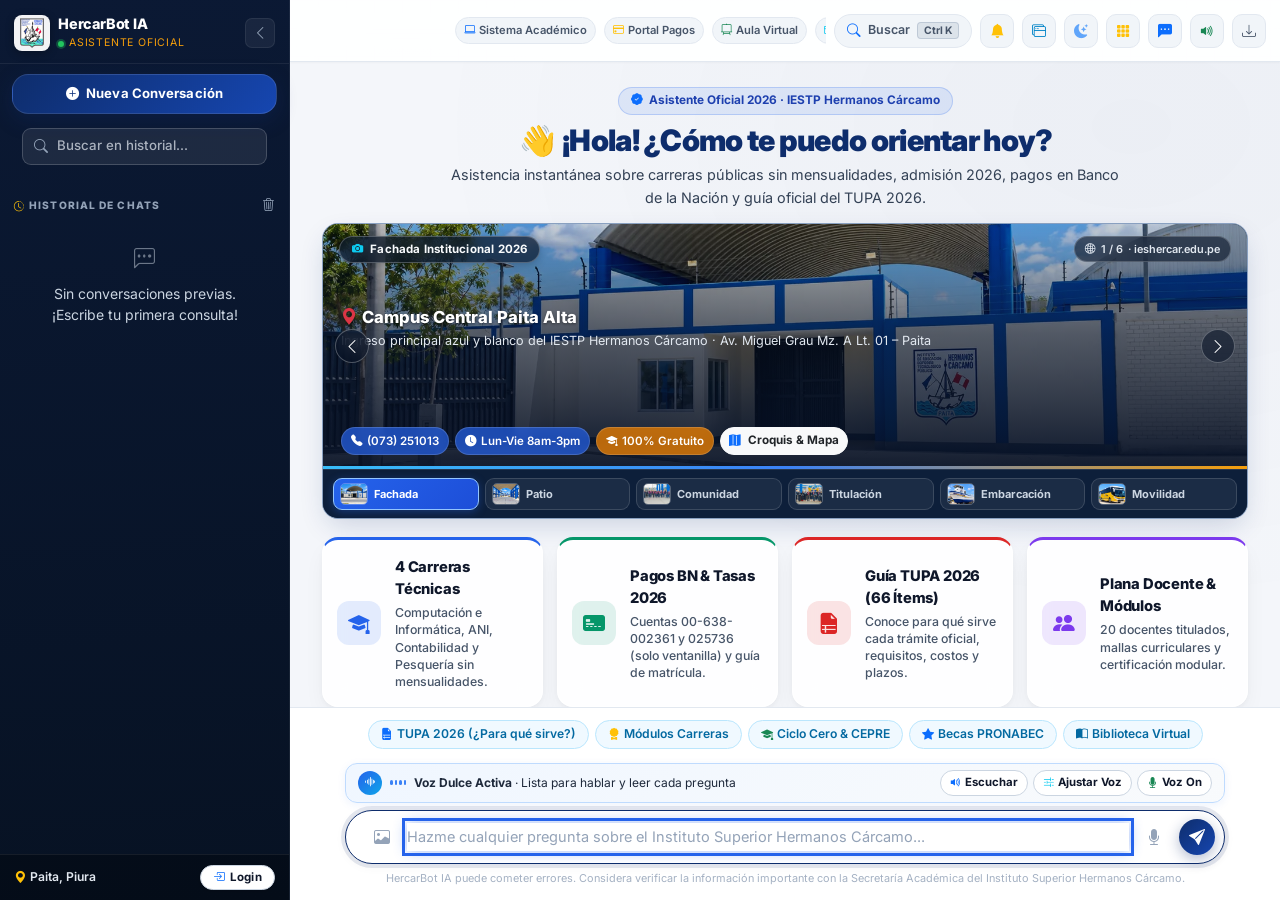
==== index.html @ 04dea546 "fix(fut-ui-generacion): modal FUT 2x2 simetrico, validacion DNI/nombre, vista A4 y fallback impresio" ====
<!DOCTYPE html>
<html lang="es">
<head>
  <meta charset="UTF-8">
  <meta name="viewport" content="width=device-width, initial-scale=1.0, maximum-scale=5.0, viewport-fit=cover, interactive-widget=resizes-content">
  <meta name="mobile-web-app-capable" content="yes">
  <meta name="apple-mobile-web-app-capable" content="yes">
  <meta name="apple-mobile-web-app-status-bar-style" content="black-translucent">
  <meta name="format-detection" content="telephone=no">
  <title>HercarBot IA — Asistente Virtual Oficial del IESTP Hermanos Cárcamo | Paita - Admisión, Carreras y Trámites 2026</title>
  
  <!-- SEO Avanzado y Posicionamiento #1 en Google, Bing & Buscadores -->
  <meta name="description" content="HercarBot IA es la Inteligencia Artificial y asistente virtual oficial del IESTP Hermanos Cárcamo de Paita (Piura). Información oficial sobre Admisión 2026, CEPRE-HERCAR, 4 carreras técnicas públicas sin mensualidades (Computación e Informática, Administración de Negocios Internacionales, Contabilidad, Desarrollo Pesquero y Acuícola), pagos Banco de la Nación y trámites académicos.">
  <meta name="keywords" content="hercar bot, hercarbot, hercar bot ia, hercarbot paita, hercar bot piura, asistente virtual hercar, hercar, IESTP Hermanos Cárcamo, instituto hermanos carcamo paita, instituto carcamo paita, admision hercar 2026, cepre hercar, carreras tecnicas paita, computacion e informatica hercar, apsti hercar, banco de la nacion hercar 00-638-002361 00-638-025736, matricula hercar, chatbot hercar, instituto tecnologico paita piura, mesa de partes hercar, fut hercar">
  <meta name="author" content="IESTP Hermanos Cárcamo de Paita">
  <meta name="robots" content="index, follow, max-snippet:-1, max-image-preview:large, max-video-preview:-1">
  <meta name="googlebot" content="index, follow, max-snippet:-1, max-image-preview:large, max-video-preview:-1">
  <meta name="bingbot" content="index, follow, max-snippet:-1, max-image-preview:large, max-video-preview:-1">
  <meta name="theme-color" content="#0e2d6c">
  <link rel="canonical" href="https://gmph2007.github.io/hercarbot-instituto-carcamo/">

  <!-- Geo-Posicionamiento Local para Paita, Piura y Perú -->
  <meta name="geo.region" content="PE-PIU">
  <meta name="geo.placename" content="Paita, Piura, Perú">
  <meta name="geo.position" content="-5.0892;-81.1075">
  <meta name="ICBM" content="-5.0892, -81.1075">

  <!-- Verificación Oficial de Google Search Console -->
  <meta name="google-site-verification" content="K2cRIjSjd0PPa1AJR9NaL-CwRMpfMx1I5jDBZC6EJFs" />

  <!-- Open Graph para WhatsApp, Facebook, Google y Redes Sociales -->
  <meta property="og:locale" content="es_PE">
  <meta property="og:type" content="website">
  <meta property="og:title" content="HercarBot IA — Asistente Virtual Oficial | IESTP Hermanos Cárcamo - Paita">
  <meta property="og:description" content="Inteligencia Artificial Oficial del Instituto Hermanos Cárcamo de Paita. Consulta admisión 2026, carreras públicas sin mensualidades, pagos Banco de la Nación y FUT.">
  <meta property="og:url" content="https://gmph2007.github.io/hercarbot-instituto-carcamo/">
  <meta property="og:site_name" content="HercarBot IA - IESTP Hermanos Cárcamo">
  <meta property="og:image" content="https://gmph2007.github.io/hercarbot-instituto-carcamo/assets/img/logo-hercar.png">
  <meta property="og:image:secure_url" content="https://gmph2007.github.io/hercarbot-instituto-carcamo/assets/img/logo-hercar.png">
  <meta property="og:image:type" content="image/png">
  <meta property="og:image:width" content="512">
  <meta property="og:image:height" content="512">
  <meta property="og:image:alt" content="Escudo y Logo Oficial HercarBot IA — IESTP Hermanos Cárcamo Paita">

  <!-- Twitter Cards -->
  <meta name="twitter:card" content="summary_large_image">
  <meta name="twitter:title" content="HercarBot IA — IESTP Hermanos Cárcamo - Paita">
  <meta name="twitter:description" content="Asistente virtual oficial con voz humanizada, admisión 2026, orientación vocacional y pagos oficiales.">
  <meta name="twitter:image" content="https://gmph2007.github.io/hercarbot-instituto-carcamo/assets/img/logo-hercar.png">

  <!-- Datos Estructurados JSON-LD (Schema.org) para Google Rich Snippets & Search Console -->
  <script type="application/ld+json">
  {
    "@context": "https://schema.org",
    "@graph": [
      {
        "@type": "WebSite",
        "@id": "https://gmph2007.github.io/hercarbot-instituto-carcamo/#website",
        "url": "https://gmph2007.github.io/hercarbot-instituto-carcamo/",
        "name": "HercarBot IA — IESTP Hermanos Cárcamo",
        "alternateName": ["HercarBot", "Hercar Bot", "Hercar Bot IA", "HercarBot Paita", "Hercar Bot Instituto Cárcamo"],
        "description": "Asistente Virtual con Inteligencia Artificial oficial del Instituto de Educación Superior Tecnológico Público Hermanos Cárcamo de Paita.",
        "inLanguage": "es-PE",
        "potentialAction": {
          "@type": "SearchAction",
          "target": "https://gmph2007.github.io/hercarbot-instituto-carcamo/?q={search_term_string}",
          "query-input": "required name=search_term_string"
        }
      },
      {
        "@type": "EducationalOrganization",
        "@id": "https://ieshercar.edu.pe/#organization",
        "name": "IESTP Hermanos Cárcamo",
        "alternateName": ["Instituto Hermanos Cárcamo Paita", "Instituto Tecnológico Público Hermanos Cárcamo", "IESTP HERCÁRCAMO"],
        "url": "https://ieshercar.edu.pe/",
        "logo": "https://gmph2007.github.io/hercarbot-instituto-carcamo/assets/img/logo-hercar.png",
        "image": "https://gmph2007.github.io/hercarbot-instituto-carcamo/assets/img/campus-hercar.jpg",
        "address": {
          "@type": "PostalAddress",
          "streetAddress": "Av. Miguel Grau – Urb. El Parque Mz. A Lt. 01, Parte Alta",
          "addressLocality": "Paita",
          "addressRegion": "Piura",
          "postalCode": "20701",
          "addressCountry": "PE"
        },
        "geo": {
          "@type": "GeoCoordinates",
          "latitude": -5.0892,
          "longitude": -81.1075
        },
        "telephone": "+51-073-251013",
        "sameAs": [
          "https://www.facebook.com/iestphermanoscarcamo",
          "https://ieshercar.edu.pe/"
        ]
      },
      {
        "@type": "WebApplication",
        "@id": "https://gmph2007.github.io/hercarbot-instituto-carcamo/#app",
        "name": "HercarBot IA",
        "alternateName": ["HercarBot", "Hercar Bot", "Hercar Bot IA", "HercarBot Paita", "Hercar Bot Instituto Cárcamo", "Hercar Bot IESTP"],
        "applicationCategory": "EducationalApplication",
        "operatingSystem": "All",
        "browserRequirements": "Requires JavaScript. Requires HTML5.",
        "url": "https://gmph2007.github.io/hercarbot-instituto-carcamo/",
        "image": "https://gmph2007.github.io/hercarbot-instituto-carcamo/assets/img/logo-hercar.png",
        "logo": "https://gmph2007.github.io/hercarbot-instituto-carcamo/assets/img/logo-hercar.png",
        "description": "Asistente Virtual con Inteligencia Artificial, voz humanizada y base de conocimiento oficial del IESTP Hermanos Cárcamo de Paita.",
        "offers": {
          "@type": "Offer",
          "price": "0",
          "priceCurrency": "PEN"
        }
      },
      {
        "@type": "FAQPage",
        "@id": "https://gmph2007.github.io/hercarbot-instituto-carcamo/#faq",
        "mainEntity": [
          {
            "@type": "Question",
            "name": "¿Qué es HercarBot IA y qué información brinda?",
            "acceptedAnswer": {
              "@type": "Answer",
              "text": "HercarBot IA es el asistente virtual oficial del IESTP Hermanos Cárcamo de Paita. Proporciona atención con voz en vivo, simulador de admisión, requisitos de matrícula, guías de pago en el Banco de la Nación, generación del FUT para Mesa de Partes y planes de estudio de las 4 carreras técnicas."
            }
          },
          {
            "@type": "Question",
            "name": "¿Cuáles son las carreras técnicas del IESTP Hermanos Cárcamo?",
            "acceptedAnswer": {
              "@type": "Answer",
              "text": "El instituto ofrece 4 carreras técnicas profesionales de 3 años de duración (120 créditos y certificación modular): 1) Computación e Informática, 2) Administración de Negocios Internacionales, 3) Contabilidad, y 4) Desarrollo Pesquero y Acuícola. Son carreras públicas 100% gratuitas sin mensualidades."
            }
          },
          {
            "@type": "Question",
            "name": "¿Cuáles son las cuentas oficiales del Banco de la Nación para pagos del IESTP Hermanos Cárcamo?",
            "acceptedAnswer": {
              "@type": "Answer",
              "text": "El instituto utiliza 2 cuentas corrientes en el Banco de la Nación (pago únicamente presencial en ventanilla, NO en Págalo.pe ni agentes): 00-638-002361 (Matrícula S/ 250.00, Examen de Suficiencia S/ 200.00, Título Profesional S/ 100.00 + S/ 60.00 y trámites TUPA) y 00-638-025736 (Curso de Inglés, entregar 2 copias del voucher en Tesorería)."
            }
          },
          {
            "@type": "Question",
            "name": "¿Cómo es el proceso de Admisión 2026 y la Academia CEPRE-HERCAR?",
            "acceptedAnswer": {
              "@type": "Answer",
              "text": "La Admisión 2026 cuenta con tres modalidades: Examen Ordinario, Modalidad Exonerados (primeros puestos y deportistas) e Ingreso Directo a través de la Academia CEPRE-HERCAR. La CEPRE ofrece preparación intensiva y vacantes directas por orden de mérito."
            }
          },
          {
            "@type": "Question",
            "name": "¿Cuánto se paga de mensualidad en el IESTP Hermanos Cárcamo?",
            "acceptedAnswer": {
              "@type": "Answer",
              "text": "Al ser un instituto tecnológico público del Ministerio de Educación (MINEDU), no se pagan mensualidades ni pensiones mensuales. Únicamente se abona la tasa de matrícula semestral según TUPA institucional."
            }
          },
          {
            "@type": "Question",
            "name": "¿Cómo generar el Formulario Único de Trámite (FUT) para Mesa de Partes?",
            "acceptedAnswer": {
              "@type": "Answer",
              "text": "HercarBot IA cuenta con un Generador de FUT Oficial integrado. Puedes redactar y descargar tu FUT en PDF para presentarlo en la Mesa de Partes Virtual del instituto en sistema.ieshercar.edu.pe/registro-tramite/."
            }
          },
          {
            "@type": "Question",
            "name": "¿Dónde queda el IESTP Hermanos Cárcamo en Paita y cuál es su teléfono?",
            "acceptedAnswer": {
              "@type": "Answer",
              "text": "El campus se encuentra en Av. Miguel Grau – Urb. El Parque Mz. A Lt. 01, Parte Alta de Paita, Piura, Perú. Teléfono oficial: (073) 251013. Atención presencial de lunes a viernes de 8:00 a.m. a 3:00 p.m."
            }
          }
        ]
      }
    ]
  }
  </script>
  
  <!-- Favicons Oficiales Validados para Google Search Console, Googlebot, Bing y Dispositivos Móviles -->
  <link rel="icon" type="image/x-icon" href="https://gmph2007.github.io/hercarbot-instituto-carcamo/favicon.ico">
  <link rel="shortcut icon" type="image/x-icon" href="https://gmph2007.github.io/hercarbot-instituto-carcamo/favicon.ico">
  <link rel="icon" type="image/png" sizes="48x48" href="https://gmph2007.github.io/hercarbot-instituto-carcamo/favicon-48x48.png">
  <link rel="icon" type="image/png" sizes="96x96" href="https://gmph2007.github.io/hercarbot-instituto-carcamo/favicon-96x96.png">
  <link rel="icon" type="image/png" sizes="144x144" href="https://gmph2007.github.io/hercarbot-instituto-carcamo/favicon-144x144.png">
  <link rel="icon" type="image/png" sizes="192x192" href="https://gmph2007.github.io/hercarbot-instituto-carcamo/favicon-192x192.png">
  <link rel="icon" type="image/png" sizes="512x512" href="https://gmph2007.github.io/hercarbot-instituto-carcamo/favicon-512x512.png">
  <link rel="apple-touch-icon" sizes="180x180" href="https://gmph2007.github.io/hercarbot-instituto-carcamo/apple-touch-icon.png">
  <link rel="icon" type="image/png" sizes="32x32" href="favicon-32x32.png">
  <link rel="icon" type="image/png" sizes="16x16" href="favicon-16x16.png">
  <link rel="manifest" href="manifest.json">
  <meta name="apple-mobile-web-app-title" content="HercarBot">
  
  <!-- Fuentes Premium -->
  <link rel="preconnect" href="https://fonts.googleapis.com">
  <link rel="preconnect" href="https://fonts.gstatic.com" crossorigin>
  <link href="https://fonts.googleapis.com/css2?family=Inter:wght@400;500;600;700;800&family=Jost:wght@400;500;600;700;800&display=swap" rel="stylesheet">
  
  <!-- Bootstrap Icons -->
  <link rel="stylesheet" href="https://cdn.jsdelivr.net/npm/bootstrap-icons@1.11.3/font/bootstrap-icons.min.css">
  
  <!-- Bootstrap 5 CSS -->
  <link href="https://cdn.jsdelivr.net/npm/bootstrap@5.3.3/dist/css/bootstrap.min.css" rel="stylesheet">
  
  <!-- Estilos HercarBot IA Premium con Cache Buster -->
  <link rel="stylesheet" href="css/style.css?v=20261112g">

  <!-- Desbloqueador Inmediato de Clics y Purga de Caché Estancada -->
  <style>
    .hercar-tour-overlay:not(.active),
    div.hercar-tour-overlay:not(.active),
    .hercar-tour-fab,
    .hercar-pwa-banner,
    #hercar-tour-popover {
      display: none !important;
      pointer-events: none !important;
      visibility: hidden !important;
      width: 0 !important;
      height: 0 !important;
      opacity: 0 !important;
      z-index: -99999 !important;
    }
    body, html, #app-wrapper, .chat-main, .chat-messages-container, .features-grid-wrapper {
      pointer-events: auto !important;
    }
  </style>
  <script>
    (function() {
      try {
        if ('serviceWorker' in navigator) {
          var refreshing = false;
          navigator.serviceWorker.addEventListener('controllerchange', function() {
            if (!refreshing) {
              refreshing = true;
              window.location.reload();
            }
          });
          navigator.serviceWorker.getRegistrations().then(function(regs) {
            for (var r of regs) { r.update(); }
          });
        }
        if ('caches' in window) {
          caches.keys().then(function(keys) {
            for (var k of keys) {
              if (k !== 'hercarbot-pwa-v2026-v17') { caches.delete(k); }
            }
          });
        }
      } catch (e) {}

      function purgeStaleElements() {
        document.querySelectorAll('.hercar-tour-fab, .hercar-pwa-banner, .hercar-tour-overlay:not(.active), #hercar-tour-popover').forEach(function(el) {
          try { el.remove(); } catch(e) {}
        });
      }
      if (document.readyState === 'loading') {
        document.addEventListener('DOMContentLoaded', purgeStaleElements);
      } else {
        purgeStaleElements();
      }
      window.addEventListener('load', purgeStaleElements);
    })();
  </script>
</head>
<body>

  <!-- ==========================================
       ESTRUCTURA PRINCIPAL DEL CHATBOT WORKSPACE
       ========================================== -->
  <div id="app-wrapper" class="app-wrapper">

    <!-- SIDEBAR LIMPIO, ELEGANTE E INTELIGENTE -->
    <aside id="app-sidebar" class="app-sidebar">
      
      <!-- Cabecera del Sidebar -->
      <div class="sidebar-top">
        <div class="d-flex align-items-center gap-2">
          <img src="assets/img/logo-hercar.png" onerror="this.src='https://ieshercar.edu.pe/public/assets/img/Logo-Hercar.png'" alt="Logo IESTP Hermanos Cárcamo" class="sidebar-logo">
          <div class="sidebar-brand">
            <h5>HercarBot IA</h5>
            <span><span class="online-dot"></span> Asistente Oficial</span>
          </div>
        </div>
        <button id="btn-collapse-sidebar" class="sidebar-close-btn" title="Ocultar Barra Lateral">
          <i class="bi bi-chevron-left"></i>
        </button>
      </div>

      <!-- Botón de Nueva Conversación -->
      <div class="sidebar-action-box">
        <button id="btn-new-chat" class="btn-new-chat" title="Iniciar un nuevo chat">
          <i class="bi bi-plus-circle-fill"></i>
          <span>Nueva Conversación</span>
        </button>
      </div>

      <!-- Scroll de Historial Dedicado (Estilo ChatGPT / Claude) -->
      <div class="sidebar-scrollable d-flex flex-column">

        <!-- Buscador en Vivo en Historial de Conversaciones (Alto Contraste y Nitidez) -->
        <div class="sidebar-history-search mb-3">
          <div class="input-group input-group-sm">
            <span class="input-group-text"><i class="bi bi-search"></i></span>
            <input type="text" id="search-history-input" class="form-control" placeholder="Buscar en historial..." autocomplete="off">
          </div>
        </div>

        <!-- Historial de Conversaciones Guardadas -->
        <div class="history-section-wrapper flex-grow-1">
          <div class="sidebar-section-title d-flex justify-content-between align-items-center mb-2">
            <span class="d-flex align-items-center gap-1">
              <i class="bi bi-clock-history text-warning"></i> 
              <span>Historial de Chats</span>
            </span>
            <button id="btn-clear-all-history" class="btn-clear-history-mini" title="Limpiar todo el historial">
              <i class="bi bi-trash3"></i>
            </button>
          </div>
          <ul id="chat-history-list" class="chat-history-list">
            <!-- Renderizado dinámicamente con chats organizados por fecha -->
          </ul>
        </div>

      </div>

                  <!-- Pie del Sidebar con Ubicación y Botón Login Directo -->
      <div class="sidebar-bottom">
        <div class="d-flex justify-content-between align-items-center w-100">
          <span class="sidebar-loc"><i class="bi bi-geo-alt-fill text-warning me-1"></i> Paita, Piura</span>
          <a href="login.html" class="sidebar-login-btn text-decoration-none" title="Iniciar Sesión / Login">
            <i class="bi bi-box-arrow-in-right text-primary me-1"></i>Login
          </a>
        </div>
      </div>

    </aside>

    <!-- Backdrop Overlay para Móviles y Tablets -->
    <div id="sidebar-backdrop" class="sidebar-backdrop"></div>

    <!-- ==========================================
         ÁREA PRINCIPAL DEL CHATBOT
         ========================================== -->
    <main class="chat-main-area">

      <!-- Header del Chat -->
      <header class="chat-top-header">
        <div class="header-meta d-flex align-items-center gap-2 gap-sm-3">
          <button id="btn-toggle-sidebar" class="sidebar-toggle-btn" title="Ocultar / Mostrar Barra Lateral">
            <i class="bi bi-layout-sidebar-inset"></i>
          </button>
          <div class="header-brand-title d-flex align-items-center gap-2">
            <img src="assets/img/logo-hercar.png" onerror="this.src='https://ieshercar.edu.pe/public/assets/img/Logo-Hercar.png'" alt="Logo HERCAR" class="header-inst-logo">
            <div>
              <h1 class="d-flex align-items-center gap-2 mb-0" style="font-size:0.95rem;">
                <span class="header-title-text">HercarBot IA</span>
                <span class="badge text-white fs-7" style="background: linear-gradient(135deg,#0f3380,#2563eb); font-weight:700; letter-spacing:0.2px;">
                  <i class="bi bi-shield-check me-1"></i>Oficial
                </span>
              </h1>
              <span class="d-none d-sm-block small header-inst-sub" style="color:#94a3b8; font-size:0.73rem;">
                Instituto Superior Hermanos Cárcamo de Paita &bull; Información Oficial 2026
              </span>
            </div>
          </div>
        </div>

        <!-- Indicador de Voz en Tiempo Real -->
        <div id="voice-wave-indicator" class="voice-wave-container" title="HercarBot está hablando...">
          <span class="wave-bar"></span>
          <span class="wave-bar"></span>
          <span class="wave-bar"></span>
          <span class="wave-bar"></span>
          <small class="text-primary fw-bold ms-1 d-none d-lg-inline">Hablando...</small>
        </div>

        <!-- Botón para Detener Audio -->
        <button id="btn-stop-speech" class="btn btn-sm btn-outline-danger rounded-pill px-2" style="display: none;" title="Detener lectura de voz">
          <i class="bi bi-stop-circle-fill"></i><span class="d-none d-xl-inline ms-1">Detener</span>
        </button>

        <!-- Botones de Enlace Rápido en Header (Cinta Deslizable en Móvil) -->
        <div class="header-quick-portals header-portals d-flex align-items-center gap-2">
          <a href="https://sistema.ieshercar.edu.pe/acceso" target="_blank" class="quick-portal-chip">
            <i class="bi bi-laptop text-primary"></i> Sistema Académico
          </a>
          <a href="https://pagos.ieshercar.edu.pe/" target="_blank" class="quick-portal-chip">
            <i class="bi bi-credit-card text-warning"></i> Portal Pagos
          </a>
          <a href="https://aula.ieshercar.edu.pe/" target="_blank" class="quick-portal-chip">
            <i class="bi bi-easel2 text-success"></i> Aula Virtual
          </a>
          <a href="https://bolsalaboral.ieshercar.edu.pe/" target="_blank" class="quick-portal-chip">
            <i class="bi bi-briefcase text-info"></i> Bolsa Laboral
          </a>
          <a href="https://sistema.ieshercar.edu.pe/registro-tramite/" target="_blank" class="quick-portal-chip">
            <i class="bi bi-file-earmark-text text-danger"></i> Mesa de Partes
          </a>
          <a href="https://biblioteca.ieshercar.edu.pe/" target="_blank" class="quick-portal-chip">
            <i class="bi bi-book-half text-purple"></i> Biblioteca Virtual
          </a>
          <button id="btn-open-fut-modal" class="quick-portal-chip btn-fut-chip" title="Generar FUT Oficial MINEDU para Mesa de Partes">
            <i class="bi bi-file-earmark-pdf-fill me-1"></i> Generar FUT
          </button>
        </div>

        <div class="header-controls d-flex align-items-center gap-1 gap-sm-2">
          <!-- Paleta de Comandos Spotlight (Ctrl + K) -->
          <button id="btn-command-palette" class="header-search-btn" title="Buscar carreras, trámites y accesos rápidos (Ctrl + K)">
            <i class="bi bi-search text-primary" style="font-size: 0.85rem;"></i>
            <span class="search-label">Buscar</span>
            <kbd class="palette-kbd">Ctrl K</kbd>
          </button>
          <!-- Efectos de Sonido UI -->
          <button id="btn-sound-toggle" class="control-btn" title="Activar / Desactivar Sonidos UI">
            <i class="bi bi-bell-fill text-warning" id="sound-icon"></i>
          </button>
          <button id="btn-toggle-widget-mode" class="control-btn d-none d-md-flex" title="Alternar Vista Flotante sobre Web ieshercar.edu.pe">
            <i class="bi bi-window-stack" style="color:#0284c7;"></i>
          </button>
          <button id="btn-theme-toggle" class="control-btn" title="Modo Oscuro / Claro">
            <i class="bi bi-moon-stars-fill" style="color:#60a5fa;"></i>
          </button>
          <button id="btn-topics-modal" class="control-btn d-none d-sm-flex" data-bs-toggle="modal" data-bs-target="#modalTopicsDirectory" title="Directorio Completo de Temas">
            <i class="bi bi-grid-3x3-gap-fill text-warning"></i>
          </button>
          <button id="btn-header-new-chat" class="control-btn" title="Nueva Conversación">
            <i class="bi bi-chat-left-dots-fill text-primary"></i>
          </button>
          <button id="btn-mute" class="control-btn" title="Activar / Silenciar Respuestas de Voz">
            <i class="bi bi-volume-up-fill text-success"></i>
          </button>
          <button id="btn-export-chat" class="control-btn d-none d-md-flex" title="Descargar Transcripción">
            <i class="bi bi-download"></i>
          </button>
        </div>
      </header>

      <!-- Viewport de Mensajes -->
      <div id="chat-messages" class="chat-messages-viewport">
        <!-- Contenido Semántico de Indexación para Googlebot, Bingbot y Motores de Búsqueda -->
        <noscript>
          <div class="p-4 bg-white text-dark m-3 rounded-4 shadow-sm">
            <h2 class="h4 fw-bold text-primary mb-2">HercarBot IA — Asistente Virtual Oficial del IESTP Hermanos Cárcamo de Paita</h2>
            <p>Bienvenido al portal inteligente del Instituto de Educación Superior Tecnológico Público "Hermanos Cárcamo" de Paita (Piura). Educación superior técnica 100% pública y gratuita sin mensualidades.</p>
            
            <h3 class="h6 fw-bold mt-3">Carreras Profesionales Técnicas de 3 años (120 créditos / Título a Nombre de la Nación):</h3>
            <ul>
              <li><strong>Computación e Informática:</strong> Diseño y administración de infraestructura de TI, servidores Linux/Windows, redes de comunicación, desarrollo de software web y móvil, bases de datos SQL/NoSQL y servicios de computación en la nube (Cloud) con ciberseguridad.</li>
              <li><strong>ANI:</strong> Administración de Negocios Internacionales (Comercio Exterior, Operatividad Aduanera, Logística Portuaria y Exportaciones).</li>
              <li><strong>Contabilidad:</strong> Procesos contables, costos, tributación SUNAT SIRE, finanzas y auditoría.</li>
              <li><strong>DPA:</strong> Desarrollo Pesquero y Acuícola (Extracción, navegación, cultivo de especies y aseguramiento de calidad de productos hidrobiológicos HACCP).</li>
            </ul>

            <h3 class="h6 fw-bold mt-3">Admisión 2026 y Academia CEPRE-HERCAR:</h3>
            <p>Modalidades Examen Ordinario, Exonerados (primeros puestos de secundaria y deportistas) e Ingreso Directo mediante Academia CEPRE-HERCAR. Vacantes limitadas con derecho a carné de medio pasaje y SIS Gratuito.</p>

            <h3 class="h6 fw-bold mt-3">2 Cuentas Oficiales Banco de la Nación (Solo Ventanilla):</h3>
            <p>Cuenta Principal N° <strong>00-638-002361</strong> (Matrícula S/ 250.00, Suficiencia S/ 200.00, Título S/ 100.00 + S/ 60.00) y Cuenta Inglés N° <strong>00-638-025736</strong>. No se paga en Págalo.pe ni en agentes.</p>

            <h3 class="h6 fw-bold mt-3">Trámites Académicos y Mesa de Partes:</h3>
            <p>Generación de FUT oficial MINEDU para Mesa de Partes (sistema.ieshercar.edu.pe/registro-tramite/), certificados modulares, titulación profesional, reserva de matrícula y carné de medio pasaje.</p>

            <h3 class="h6 fw-bold mt-3">Ubicación y Contacto Institucional en Paita:</h3>
            <p>Av. Miguel Grau Mz. A Lt. 01 – Urb. El Parque, Paita Alta, Piura, Perú. Teléfono: (073) 251013. Horario de atención: Lunes a Viernes de 8:00 a.m. a 3:00 p.m.</p>
          </div>
        </noscript>
      </div>

      <!-- Barra Inferior de Entrada (Input Form) -->
      <footer class="chat-input-container">
        <!-- Barra de Consultas Rápidas de la Web Oficial (Responsiva y sin desbordes) -->
        <div class="chat-quick-chips-bar mb-2">
          <button type="button" class="quick-chip-btn" data-chat-action="ver_tramites_tupa">
            <i class="bi bi-file-earmark-ruled-fill me-1 text-primary"></i> TUPA 2026 (¿Para qué sirve?)
          </button>
          <button type="button" class="quick-chip-btn prompt-chip" data-prompt="¿Cuáles son los 3 módulos formativos y certificaciones de las 4 carreras?">
            <i class="bi bi-award-fill me-1 text-warning"></i> Módulos Carreras
          </button>
          <button type="button" class="quick-chip-btn prompt-chip" data-prompt="¿Cómo es el Ciclo Cero PRE-HERCAR y modalidades de exoneración?">
            <i class="bi bi-mortarboard-fill me-1 text-success"></i> Ciclo Cero & CEPRE
          </button>
          <button type="button" class="quick-chip-btn prompt-chip" data-prompt="¿Qué requisitos piden para Beca 18 y Beca Permanencia en el instituto?">
            <i class="bi bi-star-fill me-1 text-primary"></i> Becas PRONABEC
          </button>
          <button type="button" class="quick-chip-btn prompt-chip" data-prompt="¿Cómo ingreso a la Biblioteca Virtual del instituto biblioteca.ieshercar.edu.pe?">
            <i class="bi bi-book-half me-1 text-purple"></i> Biblioteca Virtual
          </button>
        </div>

        <div class="input-box-wrapper position-relative">
          <!-- Bandeja Flotante de Autocompletado y Sugerencias en Vivo -->
          <div id="chat-suggestions-box" class="chat-suggestions-box" style="display: none;"></div>

          <!-- Barra de Previsualización de Imagen Adjunta (Vouchers / Documentos) -->
          <div id="chat-image-preview-bar" class="chat-image-preview-bar" style="display: none;">
            <div class="preview-content-box">
              <div class="preview-thumb-wrapper">
                <img id="chat-preview-img" src="" alt="Previsualización de imagen">
                <button type="button" id="btn-remove-image-preview" class="btn-remove-preview" title="Quitar imagen">
                  <i class="bi bi-x-circle-fill"></i>
                </button>
              </div>
              <div class="preview-info-text">
                <span id="chat-preview-name" class="fw-semibold text-truncate d-block small">comprobante.jpg</span>
                <small class="text-muted" style="font-size: 0.72rem;"><i class="bi bi-stars text-primary me-1"></i>HercarBot IA analizará esta imagen</small>
              </div>
            </div>
          </div>

          <!-- Indicador Visual de Dictado por Voz -->
          <div id="chat-voice-recording-banner" class="voice-recording-banner" style="display: none;">
            <div class="d-flex align-items-center justify-content-between w-100 px-3 py-1">
              <div class="d-flex align-items-center gap-2">
                <span class="recording-pulse-dot"></span>
                <span class="small fw-bold text-danger">🎤 Escuchando tu voz... Habla claro</span>
              </div>
              <button type="button" id="btn-cancel-voice" class="btn btn-sm btn-outline-danger py-0 px-2 rounded-pill" style="font-size: 0.75rem;">Detener</button>
            </div>
          </div>

          <!-- Barra Interactiva Permanente de Voz Dulce de HercarBot -->
          <div id="voice-companion-bar" class="voice-companion-bar" role="region" aria-label="Control permanente de voz interactiva">
            <div class="voice-companion-left">
              <span class="voice-avatar-dot" aria-hidden="true">
                <i class="bi bi-soundwave"></i>
              </span>
              <span class="voice-live-bars" id="companion-live-bars" aria-hidden="true">
                <span></span><span></span><span></span><span></span>
              </span>
              <span id="voice-companion-status" class="voice-companion-status">
                <strong>Voz Dulce Activa</strong> · Lista para hablar y leer cada pregunta
              </span>
            </div>
            <div class="voice-companion-actions">
              <button type="button" id="btn-companion-repeat" class="voice-pill-btn" title="Escuchar o repetir la última respuesta en voz alta">
                <i class="bi bi-volume-up-fill text-primary"></i> <span>Escuchar</span>
              </button>
              <button type="button" id="btn-companion-stop" class="voice-pill-btn voice-pill-stop" style="display: none;" title="Detener locución actual">
                <i class="bi bi-stop-circle-fill text-danger"></i> <span>Parar</span>
              </button>
              <button type="button" id="btn-companion-settings" class="voice-pill-btn" data-bs-toggle="modal" data-bs-target="#modalVoiceSettings" title="Elegir tipo de voz femenina y velocidad">
                <i class="bi bi-sliders2 text-info"></i> <span class="d-none d-sm-inline">Ajustar Voz</span>
              </button>
              <button type="button" id="btn-companion-mute" class="voice-pill-btn" title="Silenciar o reactivar voz">
                <i class="bi bi-mic-fill text-success" id="companion-mute-icon"></i> <span id="companion-mute-label" class="d-none d-md-inline">Voz On</span>
              </button>
            </div>
          </div>

          <form id="chat-form" class="chat-form-box">
            <input type="file" id="chat-file-input" accept="image/*" style="display: none;">
            <button type="button" id="btn-attach-image" class="input-btn btn-attach" title="Adjuntar Imagen o Voucher">
              <i class="bi bi-image"></i>
            </button>
            <input 
              type="text" 
              id="chat-input" 
              class="chat-textarea" 
              placeholder="Hazme cualquier pregunta sobre el Instituto Superior Hermanos Cárcamo..." 
              autocomplete="off"
            >
            <button type="button" id="btn-voice" class="input-btn" title="Hablar por Micrófono">
              <i class="bi bi-mic-fill"></i>
            </button>
            <button type="submit" class="input-btn send-action-btn" title="Enviar Consulta">
              <i class="bi bi-send-fill"></i>
            </button>
          </form>
          <div class="input-disclaimer">
            <span>HercarBot IA puede cometer errores. Considera verificar la información importante con la Secretaría Académica del Instituto Superior Hermanos Cárcamo.</span>
          </div>
        </div>
      </footer>

    </main>

  </div>

  <!-- ====================================================
       MODAL DE DIRECTORIO COMPLETO DE TEMAS INSTITUCIONALES
       ==================================================== -->
  <div class="modal fade" id="modalTopicsDirectory" tabindex="-1" aria-labelledby="modalTopicsDirectoryLabel" aria-hidden="true">
    <div class="modal-dialog modal-dialog-centered modal-lg">
      <div class="modal-content border-0 shadow-lg rounded-4" style="overflow: hidden;">
        <div class="modal-header text-white" style="background: linear-gradient(135deg, #0e2d6c 0%, #1646b0 100%);">
          <div class="d-flex align-items-center gap-2">
            <img src="https://ieshercar.edu.pe/public/assets/img/Logo-Hercar.png" alt="Logo" style="width: 28px; height: 28px; object-fit: contain; background: #fff; border-radius: 6px; padding: 2px;">
            <h5 class="modal-title fw-bold mb-0" id="modalTopicsDirectoryLabel">Directorio de Consultas — HercarBot IA</h5>
          </div>
          <button type="button" class="btn-close btn-close-white" data-bs-dismiss="modal" aria-label="Close"></button>
        </div>
        <div class="modal-body p-4" style="background: #f8fafc; max-height: 70vh; overflow-y: auto;">
          <p class="text-muted small mb-3">Haz clic en cualquier categoría para que el asistente institucional te brinde la información de inmediato:</p>

          <div class="row g-3">
            <!-- 4 Carreras y Comparador -->
            <div class="col-md-6">
              <div class="p-3 bg-white rounded-3 border h-100 shadow-sm">
                <h6 class="fw-bold text-primary mb-2"><i class="bi bi-laptop me-1"></i> 4 Carreras Profesionales</h6>
                <div class="d-flex flex-column gap-1">
                  <button class="btn btn-sm btn-light text-start text-dark border-0 py-1" data-bs-dismiss="modal" data-chat-action="ver_carrera_detalle" data-chat-val="apsti">💻 Computación e Informática</button>
                  <button class="btn btn-sm btn-light text-start text-dark border-0 py-1" data-bs-dismiss="modal" data-chat-action="ver_carrera_detalle" data-chat-val="ani">🚢 Negocios Internacionales (ANI)</button>
                  <button class="btn btn-sm btn-light text-start text-dark border-0 py-1" data-bs-dismiss="modal" data-chat-action="ver_carrera_detalle" data-chat-val="conta">📊 Contabilidad y Finanzas</button>
                  <button class="btn btn-sm btn-light text-start text-dark border-0 py-1" data-bs-dismiss="modal" data-chat-action="ver_carrera_detalle" data-chat-val="dpa">🐟 Desarrollo Pesquero y Acuícola</button>
                  <button class="btn btn-sm btn-light text-start text-primary fw-bold border-0 py-1" data-bs-dismiss="modal" data-chat-action="ver_comparador_carreras">⚖️ Comparador de las 4 Carreras</button>
                  <button class="btn btn-sm btn-light text-start text-primary fw-bold border-0 py-1" data-bs-dismiss="modal" data-chat-action="ver_sueldos_campo">💼 Sueldos y Empleo en Paita</button>
                </div>
              </div>
            </div>

            <!-- Admisión y CEPRE -->
            <div class="col-md-6">
              <div class="p-3 bg-white rounded-3 border h-100 shadow-sm">
                <h6 class="fw-bold text-success mb-2"><i class="bi bi-mortarboard-fill me-1"></i> Admisión & CEPRE 2026</h6>
                <div class="d-flex flex-column gap-1">
                  <button class="btn btn-sm btn-light text-start text-dark border-0 py-1" data-bs-dismiss="modal" data-chat-action="ver_admision_completa">📋 Requisitos y Carpeta de Postulante</button>
                  <button class="btn btn-sm btn-light text-start text-dark border-0 py-1" data-bs-dismiss="modal" data-chat-action="ver_comunicados_oficiales">🎯 Resultados Academia CEPRE-HERCAR</button>
                  <button class="btn btn-sm btn-light text-start text-dark border-0 py-1" data-bs-dismiss="modal" data-chat-action="iniciar_simulador_admision">🧠 Practicar Simulador de Admisión</button>
                  <button class="btn btn-sm btn-light text-start text-dark border-0 py-1" data-bs-dismiss="modal" data-chat-action="iniciar_test_vocacional">🧭 Test Vocacional Inteligente</button>
                  <button class="btn btn-sm btn-light text-start text-dark border-0 py-1" data-bs-dismiss="modal" data-prompt="¿El instituto es 100% gratuito o se paga pensión?">💰 Gratuidad y Pensiones</button>
                  <button class="btn btn-sm btn-light text-start text-dark border-0 py-1" data-bs-dismiss="modal" data-prompt="¿Hay límite de edad para postular o estudiar?">🎂 ¿Hay límite de edad?</button>
                </div>
              </div>
            </div>

            <!-- Pagos y Trámites -->
            <div class="col-md-6">
              <div class="p-3 bg-white rounded-3 border h-100 shadow-sm">
                <h6 class="fw-bold text-warning mb-2" style="color:#d97706 !important;"><i class="bi bi-credit-card-2-front-fill me-1"></i> Pagos & Trámites TUPA</h6>
                <div class="d-flex flex-column gap-1">
                  <button class="btn btn-sm btn-light text-start text-dark fw-bold border-0 py-1" data-bs-dismiss="modal" data-chat-action="ver_numero_cuenta_bn">🏦 2 Cuentas Oficiales Banco de la Nación</button>
                  <button class="btn btn-sm btn-light text-start text-primary fw-bold border-0 py-1" data-bs-dismiss="modal" data-chat-action="ver_cotizador_tupa">🧮 Cotizador y Simulador de Pagos TUPA</button>
                  <button class="btn btn-sm btn-light text-start text-danger fw-bold border-0 py-1" data-bs-dismiss="modal" data-chat-action="ver_metodos_pago_digitales">🏦 Canales de Pago (Solo Ventanilla BN, NO Págalo.pe)</button>
                  <button class="btn btn-sm btn-light text-start text-dark border-0 py-1" data-bs-dismiss="modal" data-chat-action="ver_matricula_paso_a_paso">💰 Matrícula Paso a Paso (¿Qué pago? ¿Dónde voy?)</button>
                  <button class="btn btn-sm btn-light text-start text-dark border-0 py-1" data-bs-dismiss="modal" data-chat-action="ver_guia_pagos">🏦 Pasos para Registrar Comprobante BN</button>
                  <button class="btn btn-sm btn-light text-start text-dark border-0 py-1" data-bs-dismiss="modal" data-chat-action="ver_tramites_tupa">📑 Guía Completa de Trámites TUPA</button>
                  <button class="btn btn-sm btn-light text-start text-dark border-0 py-1" data-bs-dismiss="modal" data-chat-action="ver_titulacion_efsrt">📜 Titulación & Prácticas EFSRT (820 hrs)</button>
                  <button class="btn btn-sm btn-light text-start text-dark border-0 py-1" data-bs-dismiss="modal" data-chat-action="ver_curso_ingles">🌐 Curso de Inglés (Titulación MINEDU)</button>
                </div>
              </div>
            </div>

            <!-- Vida Institucional, Normas y Utilidades -->
            <div class="col-md-6">
              <div class="p-3 bg-white rounded-3 border h-100 shadow-sm">
                <h6 class="fw-bold text-purple mb-2" style="color:#7e22ce !important;"><i class="bi bi-building-fill me-1"></i> Vida Institucional & Herramientas</h6>
                <div class="d-flex flex-column gap-1">
                  <button class="btn btn-sm btn-light text-start text-primary fw-bold border-0 py-1" data-bs-dismiss="modal" data-chat-action="ver_calculadora_notas">📊 Calculadora de Notas (EC 70% + EF 30%)</button>
                  <button class="btn btn-sm btn-light text-start text-danger fw-bold border-0 py-1" data-bs-dismiss="modal" data-chat-action="ver_calculadora_dpi">⏱️ Calculadora de Inasistencias (DPI 30%)</button>
                  <button class="btn btn-sm btn-light text-start text-success fw-bold border-0 py-1" data-bs-dismiss="modal" data-chat-action="ver_justificar_faltas">📝 Procedimiento para Justificar Faltas</button>
                  <button class="btn btn-sm btn-light text-start text-info fw-bold border-0 py-1" data-bs-dismiss="modal" data-chat-action="ver_calendario_2026">📅 Calendario Académico 2026</button>
                  <button class="btn btn-sm btn-light text-start text-dark border-0 py-1" data-bs-dismiss="modal" data-chat-action="ver_mapa_campus">🗺️ Croquis y Ambientes del Campus Paita</button>
                  <button class="btn btn-sm btn-light text-start text-info fw-bold border-0 py-1" data-bs-dismiss="modal" data-chat-action="ver_recuperar_accesos">🔑 Recuperar Clave de Plataformas</button>
                  <button class="btn btn-sm btn-light text-start text-dark border-0 py-1" data-bs-dismiss="modal" data-chat-action="ver_turnos_horarios">⏰ Turnos y Horarios de Clases</button>
                  <button class="btn btn-sm btn-light text-start text-dark border-0 py-1" data-bs-dismiss="modal" data-chat-action="ver_reglamento">📖 Reglamento Académico y Notas</button>
                  <button class="btn btn-sm btn-light text-start text-dark border-0 py-1" data-bs-dismiss="modal" data-chat-action="ver_autoridades">🏛️ Autoridades y Coordinadores</button>
                  <button class="btn btn-sm btn-light text-start text-dark border-0 py-1" data-bs-dismiss="modal" data-chat-action="ver_bienestar">🏥 Bienestar Estudiantil & Seguro SIS</button>
                </div>
              </div>
            </div>
          </div>
        </div>
        <div class="modal-footer bg-light d-flex justify-content-between">
          <small class="text-muted"><i class="bi bi-shield-check text-primary me-1"></i>Información Oficial IESTP Hermanos Cárcamo</small>
          <button type="button" class="btn btn-primary btn-sm rounded-pill px-4" data-bs-dismiss="modal">Cerrar Directorio</button>
        </div>
      </div>
    </div>
  </div>

  <!-- Bootstrap 5 Bundle JS -->
  <script src="https://cdn.jsdelivr.net/npm/bootstrap@5.3.3/dist/js/bootstrap.bundle.min.js"></script>
  
  <!-- Modal de Confirmación Estilizado del Chat (Sin popups nativos) -->
  <div class="modal fade" id="modalChatConfirm" tabindex="-1" aria-hidden="true">
    <div class="modal-dialog modal-dialog-centered modal-sm" style="max-width: 360px;">
      <div class="modal-content border-0 shadow-lg rounded-4 overflow-hidden">
        <div class="modal-body p-4 text-center">
          <div class="d-inline-flex align-items-center justify-content-center rounded-circle mb-3" style="width: 58px; height: 58px; background: rgba(239, 68, 68, 0.12); color: #ef4444; font-size: 1.7rem;">
            <i class="bi bi-trash3-fill"></i>
          </div>
          <h5 class="fw-bold mb-2 text-dark" id="chat-confirm-title">¿Vaciar Historial?</h5>
          <p class="small text-muted mb-4" id="chat-confirm-message">Se eliminarán todas tus conversaciones guardadas en este navegador.</p>
          <div class="d-flex gap-2 justify-content-center">
            <button type="button" class="btn btn-light rounded-pill px-3 py-2 flex-grow-1 border small fw-semibold" data-bs-dismiss="modal">Cancelar</button>
            <button type="button" class="btn btn-danger rounded-pill px-3 py-2 flex-grow-1 small fw-semibold" id="chat-confirm-btn-action">Vaciar Todo</button>
          </div>
        </div>
      </div>
    </div>
  </div>

  <!-- Modal de Configuración y Personalización de Voz Humana -->
  <div class="modal fade" id="modalVoiceSettings" tabindex="-1" aria-labelledby="modalVoiceSettingsLabel" aria-hidden="true">
    <div class="modal-dialog modal-dialog-centered">
      <div class="modal-content border-0 shadow-lg rounded-4 overflow-hidden">
        <div class="modal-header text-white" style="background: linear-gradient(135deg, #0e2d6c 0%, #1646b0 100%);">
          <div class="d-flex align-items-center gap-2">
            <div style="width: 32px; height: 32px; background: rgba(255,255,255,0.2); border-radius: 8px; display: flex; align-items: center; justify-content: center;">
              <i class="bi bi-mic-fill fs-5"></i>
            </div>
            <div>
              <h5 class="modal-title fw-bold mb-0" id="modalVoiceSettingsLabel">Personalización de Voz Humana</h5>
              <small class="text-white-50" style="font-size: 0.75rem;">Sintetizador Humanizado · IESTP Hermanos Cárcamo</small>
            </div>
          </div>
          <button type="button" class="btn-close btn-close-white" data-bs-dismiss="modal" aria-label="Close"></button>
        </div>
        <div class="modal-body p-4" style="background: #f8fafc;">
          
          <div class="alert alert-info py-2 px-3 small border-0 mb-3 shadow-none d-flex align-items-center gap-2" style="background: #e0f2fe; color: #0369a1; border-radius: 12px;">
            <i class="bi bi-info-circle-fill fs-5"></i>
            <div>
              <strong>Locución Humana Natural:</strong> Las voces marcadas con <strong>✨ Dulce y Joven</strong> o <strong>🎙️ Voz Natural</strong> usan síntesis neural de alta fidelidad para hablar de forma cálida y fluida, sin tono robótico.
            </div>
          </div>

          <!-- Selector de Voces del Sistema -->
          <div class="mb-3">
            <label for="voice-select-dropdown" class="form-label fw-bold text-dark small mb-1">
              <i class="bi bi-person-badge text-primary me-1"></i> Selecciona la Voz Femenina:
            </label>
            <div class="input-group">
              <select id="voice-select-dropdown" class="form-select form-select-sm rounded-start-3 shadow-none border">
                <option value="">Cargando voces disponibles...</option>
              </select>
              <button type="button" id="btn-quick-preview-voice" class="btn btn-primary btn-sm rounded-end-3 px-3 fw-bold" title="Escuchar muestra con esta voz">
                <i class="bi bi-volume-up-fill me-1"></i>Probar
              </button>
            </div>
            <small class="text-muted d-block mt-1" style="font-size: 0.74rem;">
              <i class="bi bi-stars text-warning me-1"></i>Al cambiar de voz en la lista escucharás automáticamente una frase de prueba.
            </small>
          </div>

          <!-- Estilo y Personalidad -->
          <div class="mb-3">
            <label class="form-label fw-bold text-dark small mb-2 d-block">
              <i class="bi bi-heart-pulse text-danger me-1"></i> Estilo de la Asistente:
            </label>
            <div class="d-flex gap-2">
              <button type="button" id="btn-voice-style-warm" class="btn btn-sm btn-outline-primary rounded-pill px-3 py-2 flex-grow-1 active fw-semibold">
                🎙️ Asesora Dulce y Natural (Recomendada)
              </button>
              <button type="button" id="btn-voice-style-pro" class="btn btn-sm btn-outline-secondary rounded-pill px-3 py-2 flex-grow-1 fw-semibold">
                👔 Formal Institucional
              </button>
            </div>
          </div>

          <!-- Velocidad de Habla (Cadencia Humana Relajada) -->
          <div class="mb-3">
            <div class="d-flex justify-content-between align-items-center mb-1">
              <label for="voice-speed-range" class="form-label fw-bold text-dark small mb-0">
                <i class="bi bi-speedometer2 text-info me-1"></i> Velocidad y Cadencia:
              </label>
              <span id="voice-speed-label" class="badge bg-light text-dark border">0.93x (Voz Dulce y Relajada)</span>
            </div>
            <input type="range" class="form-range" id="voice-speed-range" min="0.85" max="1.15" step="0.02" value="0.93">
            <div class="d-flex justify-content-between text-muted" style="font-size: 0.72rem;">
              <span>Suave y Pausada (0.85x)</span>
              <span>Dulce y Relajada (0.93x)</span>
              <span>Ágil (1.15x)</span>
            </div>
          </div>

          <!-- Botones de Prueba en Vivo (Calibración Femenina) -->
          <div class="p-3 bg-white rounded-3 border text-center shadow-sm">
            <p class="small text-muted mb-2">Audición instantánea para evaluar fluidez y dicción natural:</p>
            <div class="d-flex flex-column gap-2">
              <button type="button" id="btn-test-voice-sample" class="btn btn-primary btn-sm rounded-pill px-3 shadow-sm fw-semibold">
                <i class="bi bi-play-circle-fill me-1"></i> Saludo Humano Conversacional
              </button>
              <div class="d-flex gap-2">
                <button type="button" id="btn-test-voice-numbers" class="btn btn-outline-primary btn-sm rounded-pill flex-grow-1" style="font-size: 0.76rem;">
                  <i class="bi bi-credit-card me-1"></i> 💳 Probar Números BN
                </button>
                <button type="button" id="btn-test-voice-carreras" class="btn btn-outline-primary btn-sm rounded-pill flex-grow-1" style="font-size: 0.76rem;">
                  <i class="bi bi-mortarboard me-1"></i> 🎓 Probar Carreras
                </button>
              </div>
            </div>
          </div>

        </div>
        <div class="modal-footer bg-light d-flex justify-content-between">
          <button type="button" id="btn-reset-voice-defaults" class="btn btn-link btn-sm text-muted text-decoration-none p-0">Restablecer valores de fábrica</button>
          <button type="button" class="btn btn-primary btn-sm rounded-pill px-4 fw-bold" data-bs-dismiss="modal">Guardar Ajustes</button>
        </div>
      </div>
    </div>
  </div>

      <!-- Modal Generador Oficial de FUT -->
  <div class="hercar-fut-modal" id="modalGeneradorFUT" role="dialog" aria-modal="true" aria-hidden="true">
    <div class="hercar-fut-box">
      <!-- Encabezado del Modal con botones y accesos rápidos -->
      <div class="d-flex align-items-center justify-content-between gap-3 pb-3 mb-3 border-bottom flex-wrap">
        <div class="d-flex align-items-center gap-2" style="min-width: 220px; flex: 1 1 auto;">
          <div class="flex-shrink-0" style="width: 44px; height: 44px; background: rgba(14, 165, 233, 0.12); border-radius: 12px; display: flex; align-items: center; justify-content: center; color: #0284c7; font-size: 1.4rem;">
            <i class="bi bi-file-earmark-text-fill"></i>
          </div>
          <div>
            <h3 class="mb-0 fw-bold fs-5 text-dark fut-header-title">Generador Oficial de FUT</h3>
            <small class="text-muted fut-header-subtitle">Formato Único de Trámite oficial para Mesa de Partes Virtual y Presencial</small>
          </div>
        </div>
        <div class="d-flex align-items-center gap-2 flex-shrink-0 ms-auto">
          <button type="button" class="btn btn-sm btn-outline-primary rounded-pill px-3 text-nowrap flex-shrink-0" id="btn-fut-demo-data" title="Rellenar formulario con datos de ejemplo para probar la impresión">
            <i class="bi bi-magic me-1"></i> Rellenar Ejemplo
          </button>
          <button type="button" class="btn-close flex-shrink-0" id="btn-close-fut-modal" aria-label="Cerrar"></button>
        </div>
      </div>

      <!-- PASO 1: SELECCIÓN DEL TRÁMITE INSTITUCIONAL -->
      <div class="fut-section">
        <div class="fut-section-title">
          <span class="fut-step-badge">1</span>
          <span>¿Qué trámite o petición necesitas realizar?</span>
        </div>
        
        <div class="mb-2">
          <label class="form-label small fw-bold text-muted mb-1" for="futTramite">Selecciona el Trámite Oficial (TUPA Institucional):</label>
          <select class="fut-field" id="futTramite">
            <optgroup label="💼 Prácticas Preprofesionales (EFSRT)">
              <option value="carta_practicas" selected>Carta de Presentación para Prácticas EFSRT (Empresa / Entidad Receptora)</option>
              <option value="carta_practicas_colegio">Carta de Presentación para Prácticas en Colegio / I.E. (Colegio Tal / Institución Educativa)</option>
              <option value="carta_practicas_convenio">Carta de Presentación para Prácticas por Convenio Marco Interinstitucional</option>
              <option value="constancia_practicas">Constancia de Acreditación de Horas de Prácticas EFSRT</option>
            </optgroup>
            <optgroup label="📜 Certificados y Titulación Profesional">
              <option value="cert_modular">Certificado Modular Progresivo (Módulo I, II o III)</option>
              <option value="cert_modular_convenio">Certificado Modular con Reconocimiento de Prácticas por Convenio</option>
              <option value="cert_estudios_completo">Certificado Oficial de Estudios Completo (I al VI Ciclo)</option>
              <option value="titulacion_profesional">Título Profesional Técnico a Nombre de la Nación</option>
              <option value="constancia_egresado">Constancia Oficial de Egresado</option>
              <option value="duplicado_titulo">Duplicado de Diploma de Título Profesional Técnico</option>
            </optgroup>
            <optgroup label="🎓 Matrícula y Asuntos Académicos">
              <option value="matricula_extemporanea">Matrícula Extemporánea / Regularización Fuera de Plazo</option>
              <option value="reserva_matricula">Reserva de Matrícula (Semestre I o II)</option>
              <option value="reingreso_estudios">Reingreso / Reincorporación de Estudios</option>
              <option value="convalidacion_cursos">Convalidación de Unidades Didácticas (Traslado)</option>
              <option value="traslado_interno">Traslado Interno de Carrera Profesional</option>
              <option value="subsanacion_recuperacion">Examen de Subsanación / Recuperación Extraordinario</option>
              <option value="retiro_semestre">Retiro Temporal o Definitivo de Semestre Académico</option>
            </optgroup>
            <optgroup label="📑 Constancias, Carné y Trámites Varios">
              <option value="constancia_matricula">Constancia de Matrícula / Estudios Oficial</option>
              <option value="constancia_no_adeudo">Constancia de No Adeudar a la Institución</option>
              <option value="carne_estudiantil">Duplicado / Emisión de Carné de Estudiante (Medio Pasaje)</option>
              <option value="justificacion_inasistencia">Justificación de Inasistencias a Clases (Salud / Trabajo)</option>
              <option value="rectificacion_notas">Rectificación de Nombres o Calificaciones</option>
            </optgroup>
            <optgroup label="✍️ Petición Libre / Asuntos Personales">
              <option value="solicitud_libre">Otro Trámite / Solicitud Libre Institucional</option>
            </optgroup>
          </select>
        </div>

        <!-- Tarjeta Informativa Dinámica según el trámite elegido -->
        <div class="fut-info-card" id="futTupaInfoCard">
          <div class="fut-info-grid">
            <div class="fut-info-item">
              <span class="fut-info-label"><i class="bi bi-building me-1"></i>Dirigido a:</span>
              <span class="fut-info-val text-primary" id="futInfoAutoridad">Dirección General del Instituto Superior Hermanos Cárcamo</span>
            </div>
            <div class="fut-info-item">
              <span class="fut-info-label"><i class="bi bi-cash-coin me-1"></i>Tasa TUPA Oficial:</span>
              <span class="fut-info-val text-success" id="futInfoCosto">Gratuito</span>
            </div>
            <div class="fut-info-item">
              <span class="fut-info-label"><i class="bi bi-bank me-1"></i>Banco de la Nación:</span>
              <span class="fut-info-val d-flex align-items-center gap-1">
                <span id="futInfoBnCuenta">00-638-002361</span>
                <button type="button" class="btn btn-xs btn-link p-0 text-primary" id="btnCopyBnFut" title="Copiar número de cuenta"><i class="bi bi-clipboard"></i></button>
              </span>
            </div>
            <div class="fut-info-item">
              <span class="fut-info-label"><i class="bi bi-clock-history me-1"></i>Plazo Estimado:</span>
              <span class="fut-info-val text-muted" id="futInfoPlazo">24 a 48 horas hábiles</span>
            </div>
          </div>
        </div>

        <!-- Campos condicionales dinámicos según lo seleccionado -->
        <div id="futEmpresaWrap" class="fut-conditional-box">
          <div class="d-flex align-items-center justify-content-between mb-2 flex-wrap gap-2">
            <div class="fw-bold small text-primary">
              <i class="bi bi-building-check me-1"></i> Datos de la Entidad / Colegio / Empresa Receptora:
            </div>
            <div class="btn-group btn-group-sm" role="group" id="futEntityQuickType">
              <button type="button" class="btn btn-xs btn-outline-primary active" data-etype="empresa" title="Empresa Privada">🏢 Empresa</button>
              <button type="button" class="btn btn-xs btn-outline-primary" data-etype="colegio" title="Colegio / Institución Educativa">🏫 Colegio / I.E.</button>
              <button type="button" class="btn btn-xs btn-outline-primary" data-etype="convenio" title="Entidad por Convenio Marco">🤝 Por Convenio</button>
            </div>
          </div>
          <div class="fut-grid-2">
            <div>
              <label class="form-label small text-muted mb-1" for="futEmpresaNombre" id="lblEmpresaNombre">Nombre de la Entidad o Razón Social:</label>
              <input class="fut-field" id="futEmpresaNombre" placeholder="Ej: Colegio Tal / Empresa Receptora (Indicar Nombre)" />
            </div>
            <div>
              <label class="form-label small text-muted mb-1" for="futEmpresaCargo" id="lblEmpresaCargo">Dirigido a (Representante o Cargo):</label>
              <input class="fut-field" id="futEmpresaCargo" placeholder="Ej: Dirección General / Jefatura de Recursos Humanos / Coordinación AIP" />
            </div>
          </div>
          <div class="mt-1">
            <label class="form-label small text-muted mb-1" for="futEmpresaArea" id="lblEmpresaArea">Área o Departamento donde realizará las prácticas:</label>
            <input class="fut-field" id="futEmpresaArea" placeholder="Ej: Aula de Innovación Pedagógica (AIP) / Soporte TI y Redes / Contabilidad / Mantenimiento" />
          </div>
        </div>

        <div id="futModuloWrap" class="fut-conditional-box" style="display:none;">
          <div class="fw-bold small text-primary mb-2"><i class="bi bi-award-fill me-1"></i> Módulo Formativo del Certificado:</div>
          <div class="fut-grid-2">
            <div>
              <label class="form-label small text-muted mb-1" for="futModuloNum">Módulo a Certificar:</label>
              <select class="fut-field" id="futModuloNum">
                <option value="Módulo Formativo I">Módulo I: Formación Básica / Soporte Técnico y Operaciones</option>
                <option value="Módulo Formativo II">Módulo II: Formación Intermedia / Desarrollo y Redes / Procesos</option>
                <option value="Módulo Formativo III">Módulo III: Gestión Avanzada y Titulación Modular</option>
              </select>
            </div>
            <div>
              <label class="form-label small text-muted mb-1" for="futModuloAno">Año Lectivo de Culminación:</label>
              <input class="fut-field" id="futModuloAno" type="number" value="2025" />
            </div>
          </div>
        </div>

        <div id="futConvalidacionWrap" class="fut-conditional-box" style="display:none;">
          <div class="fw-bold small text-primary mb-2"><i class="bi bi-arrow-left-right me-1"></i> Datos de Procedencia Académica:</div>
          <div>
            <label class="form-label small text-muted mb-1" for="futConvalInst">Institución Superior de Origen o Carrera Previa:</label>
            <input class="fut-field" id="futConvalInst" placeholder="Ej: Universidad Nacional de Piura / IESTP Almirante Miguel Grau" />
          </div>
        </div>

        <div id="futJustificacionWrap" class="fut-conditional-box" style="display:none;">
          <div class="fw-bold small text-primary mb-2"><i class="bi bi-calendar-check me-1"></i> Detalle de Inasistencia:</div>
          <div class="fut-grid-2">
            <div>
              <label class="form-label small text-muted mb-1" for="futJustifMotivo">Motivo Justificado:</label>
              <select class="fut-field" id="futJustifMotivo">
                <option value="Salud acreditada con descanso médico oficial">Salud (Descanso Médico EsSalud/MINSA)</option>
                <option value="Motivos laborales acreditados con constancia de trabajo">Laboral (Jornada o turno de trabajo)</option>
                <option value="Fuerza mayor o asunto familiar grave">Fuerza Mayor / Emergencia Familiar</option>
              </select>
            </div>
            <div>
              <label class="form-label small text-muted mb-1" for="futJustifFechas">Fechas de Inasistencia (Días):</label>
              <input class="fut-field" id="futJustifFechas" placeholder="Ej: Del 14 al 18 de octubre de 2026" />
            </div>
          </div>
        </div>

        <div id="futOtroWrap" class="fut-conditional-box" style="display:none;">
          <div class="fw-bold small text-primary mb-2"><i class="bi bi-pencil-fill me-1"></i> Asunto del Petitorio Libre:</div>
          <div>
            <label class="form-label small text-muted mb-1" for="futOtroTexto">Escribe claramente el asunto de tu petición:</label>
            <input class="fut-field" id="futOtroTexto" placeholder="Ej: SOLICITO RETIRO TEMPORAL DEL CURSO DE ESTADÍSTICA POR CRUCE DE HORARIOS" />
          </div>
        </div>
      </div>

      <!-- PASO 2: DATOS DEL ESTUDIANTE / ADMINISTRADO -->
      <div class="fut-section">
        <div class="fut-section-title">
          <span class="fut-step-badge">2</span>
          <span>Datos del Estudiante / Administrado</span>
        </div>

        <div class="fut-grid-2">
          <div>
            <label class="form-label small fw-bold text-muted mb-1" for="futNombre">Apellidos y Nombres Completos: <span class="text-danger">*</span></label>
            <input class="fut-field" id="futNombre" placeholder="Ej: APELLIDOS Y NOMBRES COMPLETOS" autocomplete="name" required />
          </div>
          <div>
            <label class="form-label small fw-bold text-muted mb-1" for="futDni">Número de DNI (8 dígitos): <span class="text-danger">*</span></label>
            <input class="fut-field" id="futDni" maxlength="8" inputmode="numeric" pattern="\d{8}" placeholder="Ej: 12345678 (8 dígitos)" autocomplete="off" required />
          </div>
        </div>

        <div class="fut-grid-2">
          <div>
            <label class="form-label small fw-bold text-muted mb-1" for="futTelefono">Celular / WhatsApp de Contacto:</label>
            <input class="fut-field" id="futTelefono" maxlength="15" inputmode="tel" placeholder="Ej: 987 654 321 (9 dígitos)" autocomplete="tel" />
          </div>
          <div>
            <label class="form-label small fw-bold text-muted mb-1" for="futCorreo">Correo Electrónico:</label>
            <input class="fut-field" id="futCorreo" type="email" placeholder="Ej: estudiante@gmail.com" autocomplete="email" />
          </div>
        </div>

        <div class="fut-grid-2">
          <div>
            <label class="form-label small fw-bold text-muted mb-1" for="futCarrera">Programa de Estudios (Carrera):</label>
            <select class="fut-field" id="futCarrera">
              <option value="Computación e Informática">💻 Computación e Informática</option>
              <option value="Administración de Negocios Internacionales (ANI)">🌐 Administración de Negocios Internacionales (ANI)</option>
              <option value="Contabilidad">📊 Contabilidad</option>
              <option value="Desarrollo Pesquero y Acuícola (DPA)">🐟 Desarrollo Pesquero y Acuícola (DPA)</option>
            </select>
          </div>
          <div>
            <label class="form-label small fw-bold text-muted mb-1" for="futCiclo">Ciclo o Semestre Académico:</label>
            <select class="fut-field" id="futCiclo">
              <option value="Semestre I (Primer Ciclo)">Semestre I (Primer Ciclo)</option>
              <option value="Semestre II (Segundo Ciclo)">Semestre II (Segundo Ciclo)</option>
              <option value="Semestre III (Tercer Ciclo)">Semestre III (Tercer Ciclo)</option>
              <option value="Semestre IV (Cuarto Ciclo)">Semestre IV (Cuarto Ciclo)</option>
              <option value="Semestre V (Quinto Ciclo)">Semestre V (Quinto Ciclo)</option>
              <option value="Semestre VI (Sexto Ciclo)">Semestre VI (Sexto Ciclo)</option>
              <option value="Egresado de la Carrera">Egresado de la Carrera</option>
            </select>
          </div>
        </div>

        <div class="mt-1">
          <label class="form-label small fw-bold text-muted mb-1" for="futDireccion">Domicilio / Dirección Actual en Paita:</label>
          <input class="fut-field" id="futDireccion" placeholder="Ej: Jr. Zepita 450, Paita Alta, Piura" />
        </div>
      </div>

      <!-- PASO 3: FUNDAMENTACIÓN Y REQUISITOS ADJUNTOS -->
      <div class="fut-section mb-3">
        <div class="fut-section-title">
          <span class="fut-step-badge">3</span>
          <div class="d-flex align-items-center justify-content-between w-100 flex-wrap gap-1">
            <span>Fundamentación del Pedido y Requisitos</span>
            <span class="badge bg-light text-muted border fw-normal" style="font-size: 0.72rem;">
              <i class="bi bi-pencil me-1"></i>Puedes escribir libremente o elegir una plantilla abajo
            </span>
          </div>
        </div>

        <!-- Barra de Plantillas Rápidas Opcionales -->
        <div class="fut-template-bar mb-2 p-2 rounded border" id="futTemplateBar">
          <div class="d-flex align-items-center justify-content-between flex-wrap gap-2 mb-1">
            <span class="small fw-bold text-muted d-flex align-items-center gap-1">
              <i class="bi bi-lightning-charge-fill text-warning"></i> Modelos rápidos (Haz clic si deseas cargar un borrador formal):
            </span>
            <button type="button" class="btn btn-xs btn-outline-secondary fut-tpl-btn" data-tpl="limpiar" title="Dejar el cuadro completamente en blanco para escribir tu propio texto">
              <i class="bi bi-eraser-fill me-1 text-danger"></i> Dejar en Blanco
            </button>
          </div>
          <div class="d-flex flex-wrap gap-1" id="futTplButtonsContainer">
            <button type="button" class="btn btn-xs btn-outline-primary fut-tpl-btn" data-tpl="empresa" title="Insertar redacción formal para Empresa Privada (TPE, Pesqueras, etc.)">
              <i class="bi bi-building me-1"></i> 🏢 Empresa Privada
            </button>
            <button type="button" class="btn btn-xs btn-outline-info fut-tpl-btn" data-tpl="colegio" title="Insertar redacción para Colegio o Institución Educativa">
              <i class="bi bi-mortarboard me-1"></i> 🏫 Colegio / I.E.
            </button>
            <button type="button" class="btn btn-xs btn-outline-success fut-tpl-btn" data-tpl="convenio" title="Insertar redacción bajo Convenio Marco Interinstitucional">
              <i class="bi bi-handshake me-1"></i> 🤝 Por Convenio Marco
            </button>
            <button type="button" class="btn btn-xs btn-outline-warning fut-tpl-btn" data-tpl="modular" title="Insertar redacción para Certificado Modular con horas de prácticas EFSRT">
              <i class="bi bi-award me-1"></i> 📜 Certificado Modular
            </button>
          </div>
        </div>

        <div class="mb-2">
          <label class="form-label small fw-bold text-muted mb-1" for="futDetalle">Fundamentación Legal y Fáctica de la Solicitud (Editable por el usuario):</label>
          <textarea class="fut-field" id="futDetalle" rows="4" placeholder="Escribe aquí con tus propias palabras lo que deseas solicitar a la Dirección del Instituto (o haz clic en una de las plantillas rápidas de arriba para insertar un texto formal para Empresa, Colegio o Convenio)..."></textarea>
          <div class="form-text small text-muted mt-1" style="font-size: 0.75rem;">
            <i class="bi bi-info-circle me-1"></i> Si dejas este campo en blanco, se generará automáticamente una fundamentación reglamentaria estándar para tu trámite.
          </div>
        </div>

        <div>
          <label class="form-label small fw-bold text-muted mb-1">Documentos y Requisitos que se Adjuntan (TUPA):</label>
          <div class="fut-check-grid">
            <label class="fut-check-item">
              <input type="checkbox" id="futAdjDni" checked />
              <span>Copia legible de DNI vigente</span>
            </label>
            <label class="fut-check-item">
              <input type="checkbox" id="futAdjVoucher" />
              <span>Comprobante de depósito Banco de la Nación</span>
            </label>
            <label class="fut-check-item">
              <input type="checkbox" id="futAdjFotos" />
              <span>Fotografías tamaño carné / pasaporte</span>
            </label>
            <label class="fut-check-item">
              <input type="checkbox" id="futAdjNotas" />
              <span>Récord académico / constancia de notas</span>
            </label>
            <label class="fut-check-item">
              <input type="checkbox" id="futAdjPracticas" checked />
              <span>Aceptación o constancia de prácticas EFSRT</span>
            </label>
            <label class="fut-check-item">
              <input type="checkbox" id="futAdjMedicos" />
              <span>Certificado médico / constancia laboral</span>
            </label>
          </div>
        </div>
      </div>

      <!-- ACCIONES FINALES -->
      <div class="fut-actions d-flex flex-wrap align-items-center justify-content-between gap-2 pt-2 border-top">
        <button type="button" class="fut-btn secondary" id="futCloseBtn">
          <i class="bi bi-x-circle me-1"></i> Cancelar
        </button>
        <div class="d-flex gap-2">
          <button type="button" class="fut-btn secondary" id="futDownloadBtn" title="Descargar archivo digital HTML">
            <i class="bi bi-download me-1"></i> Descargar FUT
          </button>
          <button type="button" class="fut-btn primary" id="futPrintBtn">
            <i class="bi bi-printer-fill me-1"></i> Generar e Imprimir FUT Oficial (PDF)
          </button>
        </div>
      </div>
    </div>
  </div>

  <!-- Modal de Paleta de Comandos Spotlight (Ctrl + K) -->
  <div id="hercarCommandPalette" class="hercar-palette-overlay" style="display:none;" role="dialog" aria-modal="true">
    <div class="hercar-palette-box">
      <div class="palette-search-bar">
        <i class="bi bi-search palette-search-icon"></i>
        <input type="text" id="paletteInput" class="palette-input" placeholder="Escribe para buscar carreras, pagos, trámites o simulador..." autocomplete="off">
        <span class="palette-esc-badge" id="paletteCloseBtn">ESC</span>
      </div>
      <div class="palette-results-wrapper" id="paletteResults">
        <!-- Renderizado dinámicamente por chatbot.js -->
      </div>
      <div class="palette-footer">
        <div class="palette-shortcuts">
          <span><kbd>↑</kbd> <kbd>↓</kbd> Navegar</span>
          <span><kbd>↵</kbd> Seleccionar</span>
          <span><kbd>ESC</kbd> Cerrar</span>
        </div>
        <div class="palette-badge-hercar">
          <i class="bi bi-shield-check text-primary me-1"></i> HercarBot IA &bull; IESTP Cárcamo
        </div>
      </div>
    </div>
  </div>

  <!-- Botón Burbuja Flotante Launcher para Modo Widget / Portal Oficial -->
  <div id="hercar-widget-launcher" class="hercar-widget-launcher" title="Abrir Asistente Virtual HercarBot IA">
    <div class="launcher-avatar-wrap position-relative">
      <img src="assets/img/logo-hercar.png" alt="HercarBot IA Logo">
      <span class="launcher-online-dot"></span>
    </div>
    <div class="launcher-text-box">
      <span class="launcher-title">HercarBot IA</span>
      <span class="launcher-subtitle"><i class="bi bi-chat-dots-fill me-1"></i>¿Dudas? Chatea aquí</span>
    </div>
  </div>

  <!-- Contenedor Global de Notificaciones Toasts Flotantes -->
  <div id="hercar-toast-container" class="hercar-toast-container" aria-live="polite"></div>

  <!-- Base de Conocimiento y Lógica del Asistente con Cache Buster -->
  <script src="js/knowledge-base.js?v=20261112g"></script>
  <script src="js/chatbot.js?v=20261112g"></script>
</body>
</html>
---- css/style.css ----
/* ==========================================================================
   HERCARBOT IA — DISEÑO PROFESIONAL SOFISTICADO v4.5
   IESTP "Hermanos Cárcamo" — Paita, Piura (https://ieshercar.edu.pe)
   ========================================================================== */

/* ============================================================
   1. TOKENS DE DISEÑO (VARIABLES INSTITUCIONALES)
   ============================================================ */
:root {
  /* Paleta Oficial HERCAR */
  --brand:          #0e2d6c;       /* Azul marino institucional */
  --brand-mid:      #1646b0;       /* Azul intermedio */
  --brand-light:    #2563eb;       /* Azul vibrante */
  --brand-glow:     rgba(14,45,108,0.12);
  --gold:           #f59e0b;       /* Dorado hercar */
  --gold-dark:      #d97706;
  --green:          #16a34a;       /* Verde oficial */
  --red:            #dc2626;

  /* Superficies */
  --bg-root:        #eef2f7;
  --bg-chat:        #f4f6fa;
  --bg-white:       #ffffff;
  --bg-sidebar:     #0b1934;
  --bg-sidebar-2:   #071223;

  /* Tipografía & Colores */
  --txt:            #0f172a;
  --txt-2:          #475569;
  --txt-muted:      #94a3b8;
  --txt-side:       #c8d6e5;

  /* Líneas & Bordes */
  --line:           #e2e8f0;
  --line-2:         #cbd5e1;
  --line-side:      rgba(255,255,255,0.07);

  /* Sombras */
  --s-0: none;
  --s-1: 0 1px 3px rgba(0,0,0,0.05), 0 1px 2px rgba(0,0,0,0.03);
  --s-2: 0 4px 14px rgba(14,45,108,0.08);
  --s-3: 0 10px 28px rgba(14,45,108,0.12);
  --s-4: 0 20px 48px rgba(14,45,108,0.18);
  --s-brand: 0 6px 20px rgba(14,45,108,0.32);

  /* Radios */
  --r1:  6px;
  --r2:  10px;
  --r3:  16px;
  --r4:  22px;
  --r5:  30px;
  --rf:  9999px;

  /* Tipografía */
  --font: 'Inter', 'Jost', 'Segoe UI', system-ui, -apple-system, sans-serif;

  /* Tiempos de animación */
  --dur: 200ms;
  --dur-md: 300ms;
  --ease: cubic-bezier(0.4, 0, 0.2, 1);
  --spring: cubic-bezier(0.34, 1.56, 0.64, 1);
}

/* ============================================================
   2. RESET & BASE
   ============================================================ */
*, *::before, *::after {
  box-sizing: border-box;
  margin: 0;
  padding: 0;
}

html, body {
  height: 100%;
  width: 100%;
  overflow: hidden;
}

body {
  font-family: var(--font);
  color: var(--txt);
  background: var(--bg-root);
  -webkit-font-smoothing: antialiased;
  -moz-osx-font-smoothing: grayscale;
}

/* ============================================================
   3. LAYOUT DEL WORKSPACE
   ============================================================ */
.app-wrapper {
  display: flex;
  height: 100vh;
  height: 100dvh;
  width: 100vw;
  max-width: 100vw;
  overflow: hidden;
  position: relative;
  box-sizing: border-box;
}

/* ============================================================
   4. SIDEBAR LATERAL
   ============================================================ */
.app-sidebar {
  width: 290px;
  flex-shrink: 0;
  background: linear-gradient(175deg, var(--bg-sidebar) 0%, var(--bg-sidebar-2) 100%);
  display: flex;
  flex-direction: column;
  border-right: 1px solid var(--line-side);
  z-index: 30;
  transition: margin-left var(--dur-md) var(--ease), transform var(--dur-md) var(--ease);
  position: relative;
}

.app-sidebar.collapsed {
  margin-left: -290px;
}

/* Cabecera del Sidebar */
.sidebar-top {
  padding: 15px 14px 12px;
  border-bottom: 1px solid var(--line-side);
  display: flex;
  align-items: center;
  justify-content: space-between;
  gap: 8px;
}

.sidebar-logo {
  width: 36px;
  height: 36px;
  object-fit: contain;
  background: rgba(255,255,255,0.95);
  border-radius: 8px;
  padding: 2px;
  box-shadow: 0 2px 8px rgba(0,0,0,0.3);
  flex-shrink: 0;
}

.sidebar-brand h5 {
  font-size: 0.9rem;
  font-weight: 800;
  color: #ffffff;
  line-height: 1.2;
  letter-spacing: -0.2px;
  margin: 0;
}

.sidebar-brand span {
  font-size: 0.66rem;
  color: var(--gold);
  text-transform: uppercase;
  letter-spacing: 0.8px;
  display: flex;
  align-items: center;
  gap: 5px;
  margin-top: 2px;
}

.online-dot {
  width: 6px;
  height: 6px;
  border-radius: 50%;
  background: #22c55e;
  box-shadow: 0 0 0 2px rgba(34,197,94,0.3);
  animation: pulse-dot 2.5s infinite;
  display: inline-block;
}

@keyframes pulse-dot {
  0%, 100% { opacity: 1; transform: scale(1); }
  50% { opacity: 0.4; transform: scale(0.85); }
}

.sidebar-close-btn {
  background: rgba(255,255,255,0.06);
  border: 1px solid var(--line-side);
  color: var(--txt-muted);
  width: 30px;
  height: 30px;
  border-radius: 7px;
  display: flex;
  align-items: center;
  justify-content: center;
  font-size: 0.9rem;
  cursor: pointer;
  transition: all var(--dur) var(--ease);
  flex-shrink: 0;
}

.sidebar-close-btn:hover {
  background: rgba(255,255,255,0.14);
  color: #ffffff;
  border-color: rgba(255,255,255,0.22);
}

/* Botón Nuevo Chat */
.sidebar-action-box {
  padding: 10px 12px 8px;
}

.btn-new-chat {
  width: 100%;
  background: linear-gradient(130deg, var(--brand) 0%, var(--brand-mid) 100%);
  color: #ffffff !important;
  border: 1px solid rgba(255,255,255,0.12);
  border-radius: var(--r3);
  padding: 9px 14px;
  font-size: 0.82rem;
  font-weight: 700;
  display: flex;
  align-items: center;
  justify-content: center;
  gap: 7px;
  cursor: pointer;
  box-shadow: var(--s-brand);
  transition: all var(--dur) var(--ease);
  font-family: var(--font);
  letter-spacing: 0.1px;
}

.btn-new-chat:hover {
  background: linear-gradient(130deg, var(--brand-mid) 0%, var(--brand-light) 100%);
  transform: translateY(-1px);
  box-shadow: 0 8px 24px rgba(14,45,108,0.45);
}

/* Historial de Conversaciones - Espacioso y Dedicado (Estilo ChatGPT) */

/* ============================================================
   BUSCADOR EN VIVO DE HISTORIAL EN SIDEBAR (ALTO CONTRASTE)
   ============================================================ */
.sidebar-history-search {
  padding: 0 12px;
}
.sidebar-history-search .input-group {
  background: rgba(255, 255, 255, 0.08) !important;
  border: 1.5px solid rgba(255, 255, 255, 0.18) !important;
  border-radius: 9px !important;
  overflow: hidden;
  transition: all 0.2s ease;
}
.sidebar-history-search .input-group:focus-within {
  border-color: #38bdf8 !important;
  background: rgba(255, 255, 255, 0.14) !important;
  box-shadow: 0 0 0 3px rgba(56, 189, 248, 0.3) !important;
}
.sidebar-history-search .input-group-text {
  background: transparent !important;
  border: none !important;
  color: #94a3b8 !important;
  padding: 7px 8px 7px 11px !important;
}
#search-history-input {
  background: transparent !important;
  border: none !important;
  color: #ffffff !important;
  font-size: 0.83rem !important;
  font-weight: 500 !important;
  padding: 7px 10px 7px 2px !important;
}
#search-history-input::placeholder {
  color: rgba(226, 232, 240, 0.72) !important;
  opacity: 1 !important;
}
#search-history-input:focus {
  outline: none !important;
  box-shadow: none !important;
  color: #ffffff !important;
  background: transparent !important;
}

.history-section-wrapper {
  display: flex;
  flex-direction: column;
  flex: 1;
  min-height: 0;
  overflow: hidden;
}

.chat-history-list {
  list-style: none;
  display: flex;
  flex-direction: column;
  gap: 4px;
  flex: 1;
  min-height: 0;
  overflow-y: auto;
  padding: 2px 4px 8px;
}

.history-date-header {
  font-size: 0.68rem;
  font-weight: 800;
  color: #94a3b8;
  text-transform: uppercase;
  letter-spacing: 0.7px;
  padding: 10px 8px 4px;
  user-select: none;
}

.chat-history-item {
  display: flex;
  align-items: center;
  justify-content: space-between;
  padding: 8px 10px;
  border-radius: var(--r2);
  background: rgba(255,255,255,0.03);
  border: 1px solid transparent;
  cursor: pointer;
  transition: all var(--dur);
  gap: 6px;
}

.chat-history-item:hover {
  background: rgba(255,255,255,0.08);
  border-color: rgba(255,255,255,0.12);
}

.chat-history-item.active {
  background: rgba(37,99,235,0.22);
  border-color: rgba(37,99,235,0.45);
}

.chat-history-btn {
  background: transparent;
  border: none;
  color: var(--txt-side);
  font-size: 0.76rem;
  text-align: left;
  white-space: nowrap;
  overflow: hidden;
  text-overflow: ellipsis;
  flex: 1;
  display: flex;
  align-items: center;
  gap: 6px;
  cursor: pointer;
  padding: 0;
  font-family: var(--font);
}

.btn-delete-chat {
  background: transparent;
  border: none;
  color: var(--txt-muted);
  font-size: 0.74rem;
  padding: 2px 4px;
  border-radius: 4px;
  opacity: 0;
  cursor: pointer;
  transition: all var(--dur);
  flex-shrink: 0;
}

.chat-history-item:hover .btn-delete-chat {
  opacity: 1;
}
.btn-delete-chat:hover {
  color: #ef4444;
  background: rgba(239,68,68,0.14);
}

.btn-clear-history-mini {
  background: transparent;
  border: none;
  color: var(--txt-muted);
  font-size: 0.78rem;
  cursor: pointer;
  padding: 2px 5px;
  border-radius: 4px;
  transition: all var(--dur);
}
.btn-clear-history-mini:hover {
  color: #ef4444;
}

/* Navegación y Secciones del Sidebar */
.sidebar-scrollable {
  flex: 1;
  overflow-y: auto;
  padding: 6px 10px 14px;
  display: flex;
  flex-direction: column;
  gap: 2px;
}

.sidebar-scrollable::-webkit-scrollbar {
  width: 3px;
}
.sidebar-scrollable::-webkit-scrollbar-thumb {
  background: rgba(255,255,255,0.12);
  border-radius: 10px;
}

.sidebar-section-title {
  font-size: 0.64rem;
  text-transform: uppercase;
  color: var(--txt-muted);
  font-weight: 800;
  letter-spacing: 1.1px;
  margin: 12px 0 5px 4px;
}

.sidebar-nav-list {
  list-style: none;
  display: flex;
  flex-direction: column;
  gap: 1px;
}

.sidebar-nav-item button,
.sidebar-link-ext {
  width: 100%;
  text-align: left;
  background: transparent;
  border: none;
  color: var(--txt-side);
  padding: 8px 10px;
  border-radius: var(--r2);
  font-size: 0.8rem;
  font-weight: 500;
  display: flex;
  align-items: center;
  gap: 9px;
  cursor: pointer;
  transition: all var(--dur);
  font-family: var(--font);
  text-decoration: none;
}

.sidebar-nav-item button:hover,
.sidebar-link-ext:hover {
  background: rgba(255,255,255,0.08);
  color: #ffffff;
  padding-left: 13px;
}

.sidebar-nav-item button i,
.sidebar-link-ext i {
  font-size: 0.95rem;
  flex-shrink: 0;
  width: 16px;
  text-align: center;
}

/* Pie del Sidebar */
.sidebar-bottom {
  padding: 10px 14px;
  border-top: 1px solid var(--line-side);
  background: rgba(0,0,0,0.3);
  display: flex;
  align-items: center;
}

.sidebar-loc {
  color: #e2e8f0 !important;
  font-size: 0.76rem;
  font-weight: 600;
  display: inline-flex;
  align-items: center;
}

.sidebar-ver {
  color: #cbd5e1 !important;
  font-size: 0.72rem;
  font-weight: 700;
  letter-spacing: 0.3px;
}

.sidebar-admin-link {
  display: inline-flex;
  align-items: center;
  gap: 4px;
  color: #94a3b8 !important;
  font-size: 0.74rem !important;
  font-weight: 600;
  text-decoration: none !important;
  padding: 3px 8px;
  border-radius: 6px;
  border: 1px solid rgba(148, 163, 184, 0.2);
  background: rgba(15, 23, 42, 0.3);
  transition: all 0.2s ease;
}
.sidebar-admin-link:hover {
  color: #38bdf8 !important;
  border-color: rgba(56, 189, 248, 0.4);
  background: rgba(56, 189, 248, 0.12);
}

/* ============================================================
   5. ÁREA PRINCIPAL DEL CHAT
   ============================================================ */
.chat-main-area {
  flex: 1;
  display: flex;
  flex-direction: column;
  height: 100%;
  overflow: hidden;
  background: var(--bg-chat);
  position: relative;
}

/* --- Header Superior --- */
.chat-top-header {
  height: 62px;
  padding: 0 14px;
  border-bottom: 1px solid var(--line);
  display: flex;
  align-items: center;
  justify-content: space-between;
  background: rgba(255,255,255,0.96);
  backdrop-filter: blur(12px);
  -webkit-backdrop-filter: blur(12px);
  z-index: 10;
  gap: 8px;
  flex-shrink: 0;
  flex-wrap: nowrap;
  overflow: hidden;
  box-shadow: 0 1px 2px rgba(0,0,0,0.03);
}

.header-meta {
  display: flex;
  align-items: center;
  gap: 10px;
  flex-shrink: 0;
  white-space: nowrap;
  min-width: max-content;
}

.header-inst-logo {
  width: 32px;
  height: 32px;
  object-fit: contain;
  border-radius: 7px;
  background: #ffffff;
  padding: 2px;
  box-shadow: 0 1px 4px rgba(0,0,0,0.12);
  flex-shrink: 0;
}

.sidebar-toggle-btn {
  background: #f1f5f9;
  border: 1px solid var(--line-2);
  color: var(--brand);
  width: 34px;
  height: 34px;
  border-radius: var(--r2);
  display: flex;
  align-items: center;
  justify-content: center;
  font-size: 1rem;
  cursor: pointer;
  transition: all var(--dur);
  flex-shrink: 0;
}

.sidebar-toggle-btn:hover {
  background: var(--brand);
  color: #ffffff;
  border-color: var(--brand);
  transform: scale(1.05);
}

.header-meta h1,
.header-meta h4 {
  font-size: 0.95rem;
  font-weight: 800;
  color: var(--brand);
  letter-spacing: -0.2px;
  margin: 0;
}

.header-quick-portals {
  display: flex;
  align-items: center;
  gap: 6px;
  overflow-x: auto;
  overflow-y: hidden;
  white-space: nowrap;
  flex-wrap: nowrap;
  scrollbar-width: none;
  -ms-overflow-style: none;
  flex: 1 1 0%;
  min-width: 0;
  max-width: 100%;
  padding: 2px 4px;
}
.header-quick-portals::-webkit-scrollbar {
  display: none;
}

.header-search-btn {
  height: 34px;
  padding: 0 12px;
  background: #f1f5f9;
  border: 1px solid var(--line);
  border-radius: 99px;
  display: inline-flex;
  align-items: center;
  gap: 7px;
  font-size: 0.78rem;
  font-weight: 600;
  color: var(--txt-2);
  cursor: pointer;
  white-space: nowrap;
  flex-shrink: 0;
  min-width: max-content;
  transition: all var(--dur);
}
.header-search-btn:hover {
  background: #ffffff;
  border-color: var(--brand);
  color: var(--brand);
  box-shadow: var(--s-1);
}
.header-search-btn .palette-kbd {
  background: rgba(148, 163, 184, 0.22);
  border: 1px solid rgba(148, 163, 184, 0.4);
  border-radius: 4px;
  font-size: 0.65rem;
  padding: 1px 6px;
  font-family: inherit;
  font-weight: 700;
  color: var(--txt-2);
  line-height: 1.25;
  display: inline-flex;
  align-items: center;
  flex-shrink: 0;
  white-space: nowrap;
}
body.dark-theme .header-search-btn {
  background: #111c38;
  border-color: #1e3a6e;
  color: #f1f5f9;
}
body.dark-theme .header-search-btn:hover {
  background: #1b2a52;
  border-color: #3b82f6;
  color: #60a5fa;
}
body.dark-theme .header-search-btn .palette-kbd {
  background: rgba(255, 255, 255, 0.12);
  border-color: rgba(255, 255, 255, 0.22);
  color: #94a3b8;
}

@media (max-width: 1240px) {
  .header-search-btn {
    width: 34px !important;
    min-width: 34px !important;
    padding: 0 !important;
    justify-content: center !important;
    border-radius: var(--r2) !important;
  }
  .header-search-btn .search-label,
  .header-search-btn .palette-kbd {
    display: none !important;
  }
}

.header-controls {
  display: flex;
  align-items: center;
  gap: 6px;
  flex-shrink: 0;
  margin-left: 0;
}

#btn-stop-speech {
  flex-shrink: 0 !important;
  white-space: nowrap !important;
  align-items: center !important;
  gap: 5px !important;
  height: 34px;
  font-size: 0.76rem;
  font-weight: 700;
  line-height: 1;
}

.quick-portal-chip {
  background: #f1f5f9;
  border: 1px solid var(--line);
  padding: 4px 8px;
  border-radius: var(--rf);
  font-size: 0.7rem;
  font-weight: 600;
  color: var(--txt-2);
  text-decoration: none;
  transition: all var(--dur);
  display: inline-flex;
  align-items: center;
  gap: 4px;
  white-space: nowrap;
  flex-shrink: 0;
}

.quick-portal-chip:hover {
  background: var(--brand);
  color: #ffffff !important;
  border-color: var(--brand);
  transform: translateY(-1px);
  box-shadow: var(--s-2);
}
.quick-portal-chip:hover i {
  color: #ffffff !important;
}

.btn-fut-chip {
  background: #0284c7 !important;
  color: #ffffff !important;
  border: 1.5px solid #0284c7 !important;
  font-weight: 700 !important;
  box-shadow: 0 1px 3px rgba(2, 132, 199, 0.3) !important;
  display: inline-flex !important;
  align-items: center !important;
  gap: 5px !important;
  flex-shrink: 0 !important;
  white-space: nowrap !important;
}
.btn-fut-chip i {
  color: #ffffff !important;
}
.btn-fut-chip:hover {
  background: #0369a1 !important;
  border-color: #0369a1 !important;
  color: #ffffff !important;
  transform: translateY(-1px);
}
body.dark-theme .btn-fut-chip {
  background: #0284c7 !important;
  color: #ffffff !important;
  border-color: #38bdf8 !important;
}
body.dark-theme .btn-fut-chip:hover {
  background: #0369a1 !important;
  color: #ffffff !important;
}

.control-btn {
  background: #f1f5f9;
  border: 1px solid var(--line);
  color: var(--txt-2);
  width: 34px;
  height: 34px;
  border-radius: var(--r2);
  display: flex;
  align-items: center;
  justify-content: center;
  cursor: pointer;
  transition: all var(--dur);
  font-size: 0.88rem;
}

.control-btn:hover {
  background: var(--brand);
  color: #ffffff !important;
  border-color: var(--brand);
}

/* Indicador de Onda de Voz */
.voice-wave-container {
  display: none;
  align-items: center;
  gap: 3px;
  background: #eff6ff;
  border: 1px solid #bfdbfe;
  padding: 4px 10px;
  border-radius: var(--rf);
  flex-shrink: 0;
}
.voice-wave-container.active {
  display: inline-flex;
}

.wave-bar {
  width: 3px;
  background: var(--brand);
  border-radius: 3px;
  animation: wv 0.75s infinite ease-in-out alternate;
}
.wave-bar:nth-child(1) { height: 9px; animation-delay: 0s; }
.wave-bar:nth-child(2) { height: 17px; background: var(--gold); animation-delay: 0.2s; }
.wave-bar:nth-child(3) { height: 13px; animation-delay: 0.1s; }
.wave-bar:nth-child(4) { height: 7px; animation-delay: 0.3s; }

@keyframes wv {
  0%   { transform: scaleY(0.3); opacity: 0.7; }
  100% { transform: scaleY(1.4); opacity: 1; }
}

/* ============================================================
   6. VIEWPORT DE MENSAJES
   ============================================================ */
.chat-messages-viewport {
  flex: 1;
  overflow-y: auto;
  overflow-x: hidden;
  padding: 22px 18px 45px; /* Amplio padding inferior para que nada se corte */
  scroll-behavior: smooth;
  display: flex;
  flex-direction: column;
  gap: 16px;
  background:
    radial-gradient(ellipse at 85% 10%, rgba(14,45,108,0.035) 0%, transparent 60%),
    var(--bg-chat);
}

.chat-messages-viewport::-webkit-scrollbar {
  width: 5px;
}
.chat-messages-viewport::-webkit-scrollbar:horizontal {
  display: none !important;
  height: 0px !important;
  width: 0px !important;
}
.chat-messages-viewport::-webkit-scrollbar-track {
  background: transparent;
}
.chat-messages-viewport::-webkit-scrollbar-thumb {
  background: var(--line-2);
  border-radius: 10px;
}

/* ============================================================
   7. PANTALLA DE BIENVENIDA HERO
   ============================================================ */
.bot-welcome-hero {
  max-width: 980px;
  width: 100%;
  margin: 0 auto;
  padding: 2px 14px 20px;
  text-align: center;
  animation: fadeUp 0.45s var(--ease) both;
}

@keyframes fadeUp {
  from { opacity: 0; transform: translateY(14px); }
  to   { opacity: 1; transform: translateY(0); }
}

/* Avatar Central con Aura y Pulso En Línea */
.welcome-hero-avatar-wrap {
  display: flex;
  justify-content: center;
  align-items: center;
  margin-bottom: 12px;
}

.welcome-hero-avatar-box {
  position: relative;
  width: 68px;
  height: 68px;
  border-radius: 50%;
  padding: 3px;
  background: linear-gradient(135deg, #0e2d6c, #0284c7);
  box-shadow: 0 4px 18px rgba(14, 45, 108, 0.22);
  display: inline-block;
  transition: transform 0.3s ease;
}

.welcome-hero-avatar-box:hover {
  transform: scale(1.06);
}

.welcome-hero-avatar {
  width: 100%;
  height: 100%;
  object-fit: contain;
  border-radius: 50%;
  background: #ffffff;
  padding: 3px;
  display: block;
}

.welcome-online-pulse {
  position: absolute;
  bottom: 1px;
  right: 1px;
  width: 15px;
  height: 15px;
  background: #22c55e;
  border: 2.5px solid #ffffff;
  border-radius: 50%;
  box-shadow: 0 0 0 0 rgba(34, 197, 94, 0.7);
  animation: onlinePulse 2.2s infinite;
}

@keyframes onlinePulse {
  0% { box-shadow: 0 0 0 0 rgba(34, 197, 94, 0.7); }
  70% { box-shadow: 0 0 0 9px rgba(34, 197, 94, 0); }
  100% { box-shadow: 0 0 0 0 rgba(34, 197, 94, 0); }
}

.welcome-badge {
  display: inline-flex;
  align-items: center;
  gap: 6px;
  background: linear-gradient(135deg, #eff6ff, #f0fdf4);
  color: var(--brand);
  border: 1px solid #bfdbfe;
  padding: 5px 16px;
  border-radius: var(--rf);
  font-size: 0.78rem;
  font-weight: 700;
  margin-bottom: 12px;
  box-shadow: 0 2px 8px rgba(14,45,108,0.06);
  letter-spacing: 0.2px;
}

.welcome-hero-intro {
  margin-bottom: 14px;
}

.welcome-official-kicker {
  display: inline-flex;
  align-items: center;
  gap: 6px;
  font-size: 0.74rem;
  font-weight: 700;
  color: #1e40af;
  background: rgba(37, 99, 235, 0.1);
  border: 1px solid rgba(37, 99, 235, 0.22);
  padding: 4px 12px;
  border-radius: 999px;
  margin-bottom: 8px;
}

body.dark-theme .welcome-official-kicker {
  color: #93c5fd;
  background: rgba(37, 99, 235, 0.2);
  border-color: rgba(96, 165, 250, 0.35);
}

.welcome-title {
  font-size: 1.85rem;
  font-weight: 900;
  color: var(--brand);
  margin-bottom: 6px;
  letter-spacing: -0.7px;
  line-height: 1.2;
}

.welcome-subtitle {
  font-size: 0.9rem;
  color: #334155;
  max-width: 680px;
  margin: 0 auto;
  line-height: 1.55;
}

/* Grid de Temas Principales - 4 Columnas Armónicas */
.features-pill-grid {
  display: grid;
  grid-template-columns: repeat(4, 1fr);
  gap: 14px;
  margin-bottom: 18px;
  text-align: left;
}

.feature-pill {
  background: var(--bg-white);
  border: 1px solid var(--line);
  border-radius: var(--r3);
  padding: 16px 14px;
  display: flex;
  align-items: center;
  gap: 14px;
  cursor: pointer;
  box-shadow: var(--s-1);
  transition: all var(--dur-md) var(--ease);
  position: relative;
  overflow: hidden;
  min-height: 94px;
  height: 100%;
}

.feature-pill::after {
  content: '';
  position: absolute;
  inset: 0;
  background: linear-gradient(135deg, rgba(14,45,108,0.04), transparent);
  opacity: 0;
  transition: opacity var(--dur);
}

.feature-pill:hover::after {
  opacity: 1;
}

.feature-pill:hover {
  border-color: var(--brand-light);
  transform: translateY(-3px);
  box-shadow: 0 10px 25px rgba(14,45,108,0.08);
}

.feature-pill:active {
  transform: translateY(-1px);
}

.feature-pill-icon-box {
  width: 44px;
  height: 44px;
  border-radius: 12px;
  display: flex;
  align-items: center;
  justify-content: center;
  flex-shrink: 0;
  font-size: 1.35rem;
}

.feature-pill strong {
  display: block;
  font-size: 0.92rem;
  font-weight: 800;
  color: var(--txt);
  margin-bottom: 4px;
  letter-spacing: -0.2px;
}

.feature-pill small {
  display: block;
  font-size: 0.77rem;
  color: #475569;
  line-height: 1.4;
  font-weight: 500;
}

/* Sección de Preguntas Frecuentes / Chips (Minimalista y Armónica) */
.suggested-prompts-section {
  text-align: center;
  background: transparent;
  border: none;
  border-radius: 0;
  padding: 2px 0 4px;
  box-shadow: none;
  max-width: 860px;
  margin: 0 auto 8px;
}

.suggested-label {
  font-size: 0.72rem;
  font-weight: 800;
  color: #64748b;
  display: block;
  margin-bottom: 10px;
  text-transform: uppercase;
  letter-spacing: 0.8px;
}

.prompts-chips-wrapper {
  display: flex;
  flex-wrap: wrap;
  justify-content: center;
  gap: 8px;
}

.prompt-chip {
  background: #f1f5f9;
  border: 1px solid var(--line-2);
  border-radius: var(--rf);
  padding: 6px 14px;
  font-size: 0.76rem;
  font-weight: 600;
  color: var(--txt-2);
  cursor: pointer;
  transition: all var(--dur);
  font-family: var(--font);
}

.prompt-chip:hover {
  background: var(--brand);
  color: #ffffff !important;
  border-color: var(--brand);
  transform: translateY(-2px);
  box-shadow: var(--s-2);
}

.prompt-chip:active {
  transform: translateY(0);
}

/* ============================================================
   8. BURBUJAS DE MENSAJES
   ============================================================ */
.chat-message-row {
  display: flex;
  gap: 10px;
  max-width: 880px;
  width: 100%;
  margin: 0 auto;
}

.user-row  { justify-content: flex-end; }
.bot-row   { justify-content: flex-start; }

/* Avatar del Bot */
.bot-avatar-badge {
  width: 36px;
  height: 36px;
  border-radius: 10px;
  background: #ffffff;
  border: 1.5px solid var(--line);
  display: flex;
  align-items: center;
  justify-content: center;
  flex-shrink: 0;
  box-shadow: var(--s-2);
  overflow: hidden;
  margin-top: 4px;
  padding: 2px;
}

/* Burbuja del Usuario */
.msg-bubble-user {
  background: linear-gradient(135deg, var(--brand) 0%, var(--brand-mid) 100%);
  color: #ffffff;
  padding: 12px 16px;
  border-radius: var(--r3);
  border-bottom-right-radius: 4px;
  max-width: 72%;
  box-shadow: 0 4px 18px rgba(14,45,108,0.26);
  font-size: 0.88rem;
  line-height: 1.55;
}

.msg-bubble-user .msg-timestamp {
  display: block;
  text-align: right;
  font-size: 0.66rem;
  color: rgba(255,255,255,0.6);
  margin-top: 5px;
}

/* Burbuja del Bot */
.msg-bubble-bot {
  background: var(--bg-white);
  color: var(--txt);
  padding: 16px 18px;
  border-radius: var(--r3);
  border-top-left-radius: 4px;
  border: 1px solid var(--line);
  box-shadow: var(--s-1);
  max-width: min(94%, 820px);
  font-size: 0.88rem;
  line-height: 1.62;
}

.msg-bubble-bot:has(.test-question-card),
.msg-bubble-bot:has(.simulator-question-box) {
  width: 100%;
  max-width: min(95%, 820px);
}

.bot-content-body p { margin-bottom: 9px; }
.bot-content-body p:last-child { margin-bottom: 0; }
.bot-content-body h4, .bot-content-body h5, .bot-content-body h6 {
  color: var(--brand);
  margin-bottom: 6px;
}
.bot-content-body strong {
  color: var(--txt);
  font-weight: 700;
}
.bot-content-body ul, .bot-content-body ol {
  padding-left: 20px;
  margin-bottom: 8px;
}
.bot-content-body li {
  margin-bottom: 5px;
}

/* Enlaces normales vs botones dentro de las respuestas */
.bot-content-body a:not(.btn) {
  color: var(--brand-light);
  text-decoration: none;
  font-weight: 600;
}
.bot-content-body a:not(.btn):hover {
  text-decoration: underline;
}

.bot-content-body code {
  background: #f1f5f9;
  padding: 2px 6px;
  border-radius: 4px;
  font-size: 0.84em;
  color: var(--brand);
}

/* Toolbar de acciones del mensaje */
.bot-msg-toolbar {
  display: flex;
  align-items: center;
  justify-content: space-between;
  margin-top: 12px;
  padding-top: 9px;
  border-top: 1px solid var(--line);
  font-size: 0.71rem;
  color: var(--txt-muted);
  flex-wrap: wrap;
  gap: 5px;
}

.toolbar-actions {
  display: flex;
  gap: 3px;
}

.tool-btn {
  background: none;
  border: none;
  color: var(--txt-muted);
  cursor: pointer;
  padding: 4px 6px;
  border-radius: 5px;
  font-size: 0.8rem;
  transition: all var(--dur);
}

.tool-btn:hover {
  background: #f1f5f9;
  color: var(--brand);
}

/* Indicador de Escritura */
.typing-box {
  padding: 12px 16px !important;
}

.dot {
  width: 7px;
  height: 7px;
  background: var(--brand);
  border-radius: 50%;
  margin-right: 4px;
  animation: dotBounce 1.4s infinite ease-in-out;
}
.dot:nth-child(2) { animation-delay: 0.2s; background: var(--gold); }
.dot:nth-child(3) { animation-delay: 0.4s; }

@keyframes dotBounce {
  0%, 80%, 100% { transform: translateY(0); opacity: 0.3; }
  40% { transform: translateY(-7px); opacity: 1; }
}

/* ============================================================
   9. BOTONES DE ACCIÓN & LINKS DENTRO DE RESPUESTAS (ESTILO CRISTALINO)
   ============================================================ */

/* Botones principales de Bootstrap o custom */
.bot-content-body .btn-primary,
.btn-primary {
  background: linear-gradient(135deg, var(--brand) 0%, var(--brand-mid) 100%) !important;
  border-color: var(--brand) !important;
  color: #ffffff !important;
  font-weight: 700 !important;
  box-shadow: 0 3px 10px rgba(14,45,108,0.25);
  transition: all var(--dur) var(--ease);
}
.bot-content-body .btn-primary:hover,
.btn-primary:hover {
  background: linear-gradient(135deg, var(--brand-mid) 0%, var(--brand-light) 100%) !important;
  color: #ffffff !important;
  transform: translateY(-1px);
  box-shadow: 0 6px 18px rgba(14,45,108,0.38);
}

.bot-content-body .btn-success,
.btn-success {
  background: #16a34a !important;
  border-color: #16a34a !important;
  color: #ffffff !important;
  font-weight: 700 !important;
  box-shadow: 0 3px 10px rgba(22,163,74,0.25);
  transition: all var(--dur) var(--ease);
}
.bot-content-body .btn-success:hover,
.btn-success:hover {
  background: #15803d !important;
  color: #ffffff !important;
  transform: translateY(-1px);
  box-shadow: 0 6px 18px rgba(22,163,74,0.38);
}

.bot-content-body .btn-warning,
.btn-warning {
  background: #f59e0b !important;
  border-color: #f59e0b !important;
  color: #78350f !important;
  font-weight: 800 !important;
}

.bot-content-body .btn-outline-danger,
.btn-outline-danger {
  color: #dc2626 !important;
  border-color: #dc2626 !important;
  background: transparent !important;
  font-weight: 600;
}
.bot-content-body .btn-outline-danger:hover,
.btn-outline-danger:hover {
  color: #ffffff !important;
  background: #dc2626 !important;
}

.bot-content-body .btn-outline-primary,
.btn-outline-primary {
  color: var(--brand) !important;
  border-color: var(--brand) !important;
  background: transparent !important;
  font-weight: 600;
}
.bot-content-body .btn-outline-primary:hover,
.btn-outline-primary:hover {
  color: #ffffff !important;
  background: var(--brand) !important;
}

/* Grid de Botones Interactivos */
.interactive-button-grid {
  display: grid;
  grid-template-columns: repeat(auto-fit, minmax(170px, 1fr));
  gap: 7px;
  margin-top: 13px;
}

.interactive-btn {
  background: #f8fafc;
  border: 1.5px solid var(--line-2);
  border-radius: var(--r2);
  padding: 9px 12px;
  font-size: 0.79rem;
  font-weight: 700;
  color: var(--brand);
  text-align: left;
  cursor: pointer;
  display: flex;
  align-items: center;
  gap: 8px;
  transition: all var(--dur) var(--ease);
  font-family: var(--font);
  position: relative;
  overflow: hidden;
}

.interactive-btn:hover {
  background: var(--brand);
  color: #ffffff !important;
  border-color: var(--brand);
  transform: translateY(-2px);
  box-shadow: var(--s-2);
}
.interactive-btn:hover i {
  color: #ffffff !important;
}

/* ============================================================
   10. TARJETAS DE CONTENIDO (CARRERAS, TRÁMITES, INGLES)
   ============================================================ */
.carrera-hero-card, .admision-detail-card, .pagos-guide-card,
.tramite-detail-card, .contacto-guide-card, .plataformas-guide-card,
.fallback-guidance-card, .ingles-detail-card, .bolsa-trabajo-card,
.simulator-intro-card, .simulator-question-box, .simulator-result-hero,
.faq-card-custom {
  background: var(--bg-white);
  border-radius: var(--r2);
}

.faq-custom-title {
  font-size: 0.94rem;
  font-weight: 800;
  margin-bottom: 10px;
}
.faq-custom-body {
  font-size: 0.86rem;
  line-height: 1.68;
}

.carrera-desc-box {
  background: #eff6ff;
  padding: 12px 14px;
  border-radius: var(--r2);
  border-left: 4px solid var(--brand);
  font-size: 0.85rem;
  line-height: 1.62;
}

.modulo-detail-box {
  background: #fafafa;
  border: 1px solid var(--line);
  border-radius: var(--r2);
  padding: 10px 13px;
  margin-bottom: 7px;
  transition: border-color var(--dur);
}
.modulo-detail-box:hover {
  border-color: var(--brand-light);
}

.modulo-name {
  font-size: 0.84rem;
  font-weight: 800;
  color: var(--brand);
  margin-bottom: 3px;
}
.modulo-cert {
  font-size: 0.77rem;
  color: var(--txt-2);
  margin: 0;
}
.modulo-badge-tag {
  background: #e2e8f0;
  color: #1e293b;
  font-weight: 700;
  font-size: 0.72rem;
  padding: 2px 7px;
  border-radius: 4px;
  display: inline-block;
  margin-right: 5px;
}
.carrera-titulo-sub {
  color: var(--txt-2);
  font-size: 0.84rem;
  margin-bottom: 12px;
}

.campo-laboral-ul, .requisitos-ul, .tramite-req-ul {
  list-style: none;
  font-size: 0.83rem;
  padding-left: 0;
}
.campo-laboral-ul li, .requisitos-ul li, .tramite-req-ul li {
  margin-bottom: 6px;
}

/* Catálogo de Carreras */
.carreras-catalog-list {
  display: flex;
  flex-direction: column;
  gap: 8px;
}

.carrera-interactive-item {
  background: #fafafa;
  border: 1px solid var(--line);
  border-radius: var(--r2);
  padding: 10px 14px;
  display: flex;
  align-items: center;
  gap: 13px;
  cursor: pointer;
  transition: all var(--dur);
}
.carrera-interactive-item:hover {
  background: #ffffff;
  border-color: var(--brand);
  transform: translateX(4px);
  box-shadow: var(--s-2);
}

.carrera-item-content {
  flex: 1;
  min-width: 0;
}
.carrera-item-title {
  font-size: 0.90rem;
  line-height: 1.25;
  color: var(--txt-1);
}
.carrera-item-desc {
  display: -webkit-box;
  -webkit-line-clamp: 2;
  -webkit-box-orient: vertical;
  overflow: hidden;
  text-overflow: ellipsis;
  line-height: 1.35;
  font-size: 0.77rem;
}
.carrera-item-arrow {
  flex-shrink: 0;
  font-size: 0.95rem;
}

.carrera-item-icon {
  width: 42px;
  height: 42px;
  border-radius: var(--r2);
  display: flex;
  align-items: center;
  justify-content: center;
  font-size: 1.35rem;
  flex-shrink: 0;
}

/* Malla Curricular */
.malla-grid-content {
  display: flex;
  flex-direction: column;
  gap: 9px;
  margin-top: 9px;
}
.malla-modulo-header {
  background: linear-gradient(130deg, var(--brand) 0%, var(--brand-mid) 100%);
  color: #ffffff;
  font-weight: 700;
  font-size: 0.8rem;
  padding: 8px 12px;
  border-radius: var(--r2);
}
.malla-semestre-card {
  background: #fafafa;
  border: 1px solid var(--line);
  border-radius: var(--r2);
  padding: 11px 14px;
}
.semestre-tag {
  background: var(--gold);
  color: #78350f;
  font-weight: 800;
  font-size: 0.7rem;
  padding: 2px 9px;
  border-radius: 4px;
  display: inline-block;
  margin-bottom: 7px;
  letter-spacing: 0.2px;
}
.malla-cursos-list {
  list-style: none;
  font-size: 0.8rem;
  margin: 0;
}
.malla-cursos-list li {
  margin-bottom: 4px;
}

/* Pasos de Pagos */
.pagos-steps-wrapper {
  display: flex;
  flex-direction: column;
  gap: 7px;
}
.pago-step-item {
  display: flex;
  align-items: flex-start;
  gap: 11px;
  background: #fafafa;
  border: 1px solid var(--line);
  padding: 10px 12px;
  border-radius: var(--r2);
  font-size: 0.83rem;
  transition: border-color var(--dur);
}
.pago-step-item:hover {
  border-color: var(--brand-light);
}
.step-num {
  width: 23px;
  height: 23px;
  border-radius: 50%;
  background: linear-gradient(135deg, var(--brand), var(--brand-mid));
  color: #ffffff;
  display: flex;
  align-items: center;
  justify-content: center;
  font-size: 0.68rem;
  font-weight: 900;
  flex-shrink: 0;
  margin-top: 1px;
  box-shadow: 0 2px 6px rgba(14,45,108,0.28);
}

/* Modalidades de Admisión y Requisitos */
.requisitos-box {
  background: #f8fafc;
  border: 1px solid var(--line);
}
.requisitos-ul {
  list-style: none;
  padding-left: 0;
  margin: 0;
}
.requisito-item {
  font-size: 0.84rem;
  color: var(--txt-2);
  line-height: 1.45;
}
.modalidades-grid {
  display: flex;
  flex-direction: column;
  gap: 12px;
}
.admision-modalidad-card {
  background: #f8fafc;
  border: 1px solid var(--line);
  border-radius: 12px;
  padding: 14px 16px;
  box-shadow: 0 1px 4px rgba(0, 0, 0, 0.03);
  transition: all var(--dur);
}
.admision-modalidad-card:hover {
  border-color: var(--brand-light);
  box-shadow: 0 4px 12px rgba(14, 45, 108, 0.08);
}
.modalidad-badge-num {
  width: 24px;
  height: 24px;
  border-radius: 50%;
  background: linear-gradient(135deg, var(--brand), var(--brand-mid));
  color: #ffffff;
  font-size: 0.75rem;
  font-weight: 800;
  display: inline-flex;
  align-items: center;
  justify-content: center;
  flex-shrink: 0;
}
.examen-estructura-card {
  background: #f0f7ff;
  border: 1px dashed #93c5fd;
}
.examen-puntos-grid {
  display: grid;
  grid-template-columns: repeat(auto-fit, minmax(180px, 1fr));
  gap: 6px;
}
.examen-punto-item {
  font-size: 0.8rem;
  color: var(--txt-2);
}

/* Trámites */
.tramites-list-box {
  display: flex;
  flex-direction: column;
  gap: 7px;
}
.tramite-interactive-row {
  background: #fafafa;
  border: 1px solid var(--line);
  border-radius: var(--r2);
  padding: 10px 14px;
  display: flex;
  justify-content: space-between;
  align-items: center;
  cursor: pointer;
  transition: all var(--dur);
  font-size: 0.84rem;
}
.tramite-interactive-row:hover {
  background: #ffffff;
  border-color: var(--brand);
  transform: translateX(4px);
  box-shadow: var(--s-1);
}
.tramite-pasos-ol {
  font-size: 0.83rem;
  padding-left: 18px;
}
.tramite-pasos-ol li {
  margin-bottom: 6px;
}

/* Plataformas */
.plataformas-grid-links {
  display: grid;
  grid-template-columns: repeat(auto-fit, minmax(200px, 1fr));
  gap: 9px;
}
.plat-link-box {
  background: #fafafa;
  border: 1px solid var(--line);
  border-radius: var(--r2);
  padding: 12px;
  text-decoration: none;
  color: inherit;
  display: flex;
  align-items: center;
  gap: 11px;
  transition: all var(--dur);
}
.plat-link-box:hover {
  background: #ffffff;
  border-color: var(--brand);
  transform: translateY(-2px);
  box-shadow: var(--s-2);
}
.plat-icon {
  font-size: 1.4rem;
}
.plat-link-box strong {
  display: block;
  font-size: 0.81rem;
  font-weight: 700;
}
.plat-link-box small {
  display: block;
  font-size: 0.7rem;
  color: var(--txt-muted);
}

/* ============================================================
   11. TEST VOCACIONAL & SIMULADOR DE ADMISIÓN
   ============================================================ */
.test-icon-badge {
  width: 56px;
  height: 56px;
  border-radius: 50%;
  background: linear-gradient(135deg, #fee2e2, #fecaca);
  color: #dc2626;
  display: flex;
  align-items: center;
  justify-content: center;
  font-size: 1.75rem;
  margin: 0 auto;
  box-shadow: 0 4px 16px rgba(220,38,38,0.18);
}

.test-choices-list {
  display: flex;
  flex-direction: column;
  gap: 8px;
}

.test-choice-btn {
  background: #fafafa;
  border: 1.5px solid var(--line);
  border-radius: var(--r2);
  padding: 12px 14px;
  display: flex;
  align-items: center;
  gap: 12px;
  cursor: pointer;
  text-align: left;
  font-size: 0.84rem;
  font-weight: 500;
  transition: all var(--dur-md) var(--ease);
  font-family: var(--font);
  color: var(--txt);
  position: relative;
  overflow: hidden;
}

.test-choice-btn:hover {
  background: #eff6ff;
  border-color: var(--brand);
  color: var(--brand);
  transform: translateX(6px);
  box-shadow: var(--s-1);
}

.choice-letter {
  width: 28px;
  height: 28px;
  border-radius: 8px;
  background: linear-gradient(135deg, var(--brand), var(--brand-mid));
  color: #ffffff;
  display: flex;
  align-items: center;
  justify-content: center;
  font-weight: 900;
  font-size: 0.76rem;
  flex-shrink: 0;
  box-shadow: 0 2px 6px rgba(14,45,108,0.28);
  transition: transform var(--dur) var(--spring);
}
.test-choice-btn:hover .choice-letter {
  transform: scale(1.1) rotate(-3deg);
}

.choice-text {
  flex: 1;
  line-height: 1.45;
}

.test-intro-compact {
  background: linear-gradient(135deg, #eff6ff 0%, #f8fafc 100%);
  border: 1px solid #bfdbfe;
  border-radius: 12px;
  padding: 12px 14px;
}

.test-choice-btn.is-selected {
  background: #ecfdf5 !important;
  border-color: #059669 !important;
  color: #065f46 !important;
  box-shadow: 0 2px 10px rgba(5, 150, 105, 0.16);
  transform: none !important;
}

.test-choice-btn.is-selected .choice-letter {
  background: linear-gradient(135deg, #059669, #10b981) !important;
  color: #ffffff !important;
}

.test-choice-btn.is-selected::after {
  content: '✓ Elegida';
  font-size: 0.7rem;
  font-weight: 800;
  color: #059669;
  background: #d1fae5;
  padding: 2px 8px;
  border-radius: 999px;
  flex-shrink: 0;
}

.test-choice-btn.is-dimmed {
  opacity: 0.55;
  cursor: default !important;
  transform: none !important;
}

.test-choice-btn:disabled {
  cursor: default !important;
}

.test-choice-btn:disabled:hover {
  transform: none !important;
}

.result-trophy {
  font-size: 2.8rem;
  filter: drop-shadow(0 4px 10px rgba(0,0,0,0.12));
}

/* Tarjeta Interactiva de Pregunta del Test */
.test-question-card {
  width: 100%;
  background: linear-gradient(180deg, #ffffff 0%, #f8fbff 100%);
  border-radius: 14px;
  border: 1px solid #dbeafe;
  padding: 18px 20px;
  box-shadow: 0 4px 16px rgba(15, 51, 128, 0.06);
  animation: scaleIn .28s var(--ease) both;
}

/* Tarjeta de Ayuda cuando la consulta no es comprendida o no resuelta */
.fallback-help-card {
  background: var(--bg-white);
  border-radius: var(--r3);
  border: 1px solid var(--line);
  padding: 20px;
  box-shadow: var(--s-2);
}
.fallback-icon-box {
  width: 46px;
  height: 46px;
  border-radius: 12px;
  background: rgba(245, 158, 11, 0.12);
  display: flex;
  align-items: center;
  justify-content: center;
  flex-shrink: 0;
}
.fallback-notice-box {
  background: #f8fafc;
  border: 1px solid var(--line);
}
.fallback-support-box {
  background: #f8fafc;
  border-color: var(--line);
}

body.dark-theme .test-question-card,
body.dark-theme .fallback-help-card {
  background: #111c38 !important;
  border-color: #1e3a6e !important;
  color: #f8fafc !important;
}
body.dark-theme .fallback-notice-box,
body.dark-theme .fallback-support-box {
  background: #091224 !important;
  border-color: #1e355b !important;
  color: #cbd5e1 !important;
}
body.dark-theme .fallback-icon-box {
  background: rgba(245, 158, 11, 0.2) !important;
}

/* ============================================================
   12. INPUT CONTAINER & BARRA DE ESCRITURA (ESTILO GEMINI/CLAUDE)
   ============================================================ */
.chat-input-container {
  padding: 10px 20px 14px;
  background: rgba(255,255,255,0.96);
  backdrop-filter: blur(10px);
  -webkit-backdrop-filter: blur(10px);
  border-top: 1px solid var(--line);
  flex-shrink: 0;
}
/* Barra de Consultas Rápidas Flotante */
.chat-quick-chips-bar {
  display: flex;
  flex-wrap: wrap;
  justify-content: center;
  align-items: center;
  gap: 6px;
  max-width: 880px;
  margin: 0 auto;
  padding: 2px 8px 6px;
}
.quick-chip-btn {
  white-space: nowrap;
  border: 1px solid #bae6fd;
  background: #f0f9ff;
  color: #0369a1;
  border-radius: 99px;
  padding: 4px 12px;
  font-size: 0.76rem;
  font-weight: 600;
  cursor: pointer;
  transition: all 0.2s ease;
  display: inline-flex;
  align-items: center;
  text-decoration: none;
}
.quick-chip-btn:hover {
  background: #0284c7;
  color: #ffffff !important;
  border-color: #0284c7;
  transform: translateY(-1px);
  box-shadow: 0 2px 6px rgba(2, 132, 199, 0.25);
}
.quick-chip-btn:hover i {
  color: #ffffff !important;
}
body.dark-theme .quick-chip-btn {
  background: #0c1c38;
  border-color: #1e3a6e;
  color: #7dd3fc;
}
body.dark-theme .quick-chip-btn:hover {
  background: #0284c7;
  border-color: #38bdf8;
  color: #ffffff !important;
}

.input-box-wrapper {
  max-width: 880px;
  margin: 0 auto;
}

.chat-form-box {
  background: var(--bg-white);
  border: 1.5px solid var(--line-2);
  border-radius: var(--r5);
  padding: 8px 9px 8px 18px;
  display: flex;
  align-items: center;
  gap: 7px;
  box-shadow: 0 2px 10px rgba(0,0,0,0.04);
  transition: all var(--dur-md);
}

.chat-form-box:focus-within {
  border-color: var(--brand);
  box-shadow: 0 0 0 4px rgba(14,45,108,0.1), 0 2px 12px rgba(0,0,0,0.05);
}

.chat-textarea {
  flex: 1;
  border: none;
  background: transparent;
  outline: none;
  font-size: 0.91rem;
  font-family: var(--font);
  color: var(--txt);
  height: 28px;
  line-height: 28px;
}
.chat-textarea::placeholder {
  color: var(--txt-muted);
}

.input-btn {
  background: none;
  border: none;
  color: var(--txt-muted);
  width: 36px;
  height: 36px;
  border-radius: 50%;
  display: flex;
  align-items: center;
  justify-content: center;
  font-size: 1rem;
  cursor: pointer;
  transition: all var(--dur);
  flex-shrink: 0;
}
.input-btn:hover {
  background: #f1f5f9;
  color: var(--brand);
}
.input-btn.recording {
  background: #fee2e2;
  color: #dc2626;
  animation: pulseMic 1.1s infinite;
}

@keyframes pulseMic {
  0%, 100% { transform: scale(1); }
  50% { transform: scale(1.15); }
}

.send-action-btn {
  background: linear-gradient(135deg, var(--brand) 0%, var(--brand-mid) 100%);
  color: #ffffff;
  box-shadow: 0 4px 14px rgba(14,45,108,0.32);
}
.send-action-btn:hover {
  background: linear-gradient(135deg, var(--brand-mid) 0%, var(--brand-light) 100%);
  color: #ffffff;
  transform: scale(1.07);
  box-shadow: 0 6px 20px rgba(14,45,108,0.42);
}

.input-disclaimer {
  font-size: 0.68rem;
  color: var(--txt-muted);
  text-align: center;
  margin-top: 6px;
  opacity: 0.85;
}

/* ============================================================
   13. ANIMACIONES
   ============================================================ */
.animate-fade-in {
  animation: fadeUp 0.3s var(--ease) both;
}

@keyframes scaleIn {
  from { opacity: 0; transform: scale(0.96) translateY(8px); }
  to   { opacity: 1; transform: scale(1) translateY(0); }
}
.test-choice-btn { animation: scaleIn 0.25s var(--ease) both; }
.test-choice-btn:nth-child(2) { animation-delay: 0.04s; }
.test-choice-btn:nth-child(3) { animation-delay: 0.08s; }
.test-choice-btn:nth-child(4) { animation-delay: 0.12s; }

.fs-7 { font-size: 0.74rem !important; }

/* ============================================================
   14. RESPONSIVE DESIGN TOTAL (TV, PC, LAPTOPS, TABLETS, MÓVILES)
   ============================================================ */

/* Backdrop Overlay para Móviles y Tablets */
.sidebar-backdrop {
  display: none;
  position: fixed;
  inset: 0;
  background: rgba(5, 11, 22, 0.65);
  z-index: 45;
  backdrop-filter: blur(2px);
  -webkit-backdrop-filter: blur(2px);
  transition: opacity var(--dur-md) var(--ease);
}
.sidebar-backdrop.active {
  display: block;
}

/* Desktop Grande, Laptops y TV (>= 993px) */
/* --- 14.1 SMART TV 4K/8K Y PANTALLAS GIGANTES (>= 2200px) --- */
@media (min-width: 2200px) {
  :root {
    font-size: 19px; /* Escala visual idónea para TV a distancia de sala */
  }
  .bot-welcome-hero {
    max-width: 1380px !important;
    margin: 0 auto;
    padding: 30px 0 50px !important;
  }
  .features-pill-grid {
    grid-template-columns: repeat(4, 1fr) !important;
    gap: 22px !important;
  }
  .feature-pill {
    padding: 22px 20px !important;
    min-height: 110px !important;
    border-radius: 18px !important;
  }
  .feature-pill strong {
    font-size: 1.15rem !important;
  }
  .feature-pill small {
    font-size: 0.95rem !important;
  }
  .welcome-title {
    font-size: 2.8rem !important;
  }
  .welcome-subtitle {
    font-size: 1.25rem !important;
  }
  .chat-message-row {
    max-width: 1380px !important;
  }
  .input-box-wrapper {
    max-width: 1380px !important;
  }
  .chat-form-box {
    padding: 14px 18px 14px 26px !important;
    border-radius: 28px !important;
  }
  .chat-textarea {
    font-size: 1.2rem !important;
    height: 38px !important;
    line-height: 38px !important;
  }
  .btn-send {
    width: 48px !important;
    height: 48px !important;
    font-size: 1.25rem !important;
  }
  .input-btn {
    width: 44px !important;
    height: 44px !important;
    font-size: 1.2rem !important;
  }
  .app-sidebar {
    width: 360px !important;
  }
  .app-sidebar.collapsed {
    margin-left: -360px !important;
  }
  .control-btn {
    width: 44px !important;
    height: 44px !important;
    font-size: 1.2rem !important;
  }
  .chat-top-header {
    height: 74px !important;
    padding: 0 32px !important;
  }
}

/* --- 14.2 MONITORES ULTRAWIDE Y SMART TV 1080p (1600px a 2199px) --- */
@media (min-width: 1600px) and (max-width: 2199px) {
  :root {
    font-size: 16.5px;
  }
  .bot-welcome-hero {
    max-width: 1180px !important;
    margin: 0 auto;
    padding: 16px 0 40px !important;
  }
  .features-pill-grid {
    grid-template-columns: repeat(4, 1fr) !important;
    gap: 16px !important;
  }
  .feature-pill {
    padding: 16px 18px !important;
    min-height: 94px !important;
  }
  .welcome-title {
    font-size: 2.2rem !important;
  }
  .chat-message-row {
    max-width: 1180px !important;
  }
  .input-box-wrapper {
    max-width: 1180px !important;
  }
  .chat-form-box {
    padding: 10px 14px 10px 22px !important;
  }
  .chat-textarea {
    font-size: 1.05rem !important;
    height: 32px !important;
    line-height: 32px !important;
  }
  .btn-send {
    width: 42px !important;
    height: 42px !important;
  }
  .input-btn {
    width: 38px !important;
    height: 38px !important;
  }
}

/* --- 14.3 DESKTOP Y LAPTOPS ESTÁNDAR (993px a 1599px) --- */
@media (min-width: 993px) {
  .bot-welcome-hero {
    max-width: 1040px;
    margin: 0 auto;
  }
  .features-pill-grid {
    grid-template-columns: repeat(4, 1fr) !important;
    gap: 14px;
  }
  .chat-messages-viewport {
    width: 100% !important;
    max-width: 100% !important;
    margin: 0 !important;
  }
  .chat-input-container {
    width: 100% !important;
    max-width: 100% !important;
    margin: 0 !important;
  }

  /* PREVENCIÓN DE DOBLE BOTÓN DE CERRAR EN DESKTOP:
     Cuando el sidebar está abierto (estado predeterminado), el botón del header se oculta.
     Solo cuando el sidebar se colapsa, el botón del header aparece para volver a abrirlo. */
  .app-sidebar:not(.collapsed) ~ .chat-main-area .sidebar-toggle-btn {
    display: none !important;
  }
  .app-sidebar.collapsed ~ .chat-main-area .sidebar-toggle-btn {
    display: flex !important;
  }
}

/* --- 14.4 TABLETS Y PANTALLAS MEDIANAS (601px a 992px) --- */
@media (min-width: 601px) and (max-width: 992px) {
  .app-sidebar {
    position: fixed;
    left: -290px;
    top: 0;
    bottom: 0;
    z-index: 50;
    transition: left var(--dur-md) var(--ease);
    margin-left: 0 !important;
  }
  .app-sidebar.mobile-open {
    left: 0;
    box-shadow: 6px 0 35px rgba(0,0,0,0.45);
  }

  /* En Tablet: 2 columnas x 3 filas = 6 tarjetas simétricas */
  .features-pill-grid {
    grid-template-columns: repeat(2, 1fr) !important;
    gap: 13px;
  }

  .sidebar-toggle-btn {
    display: flex !important;
  }

  .chat-messages-viewport {
    padding: 16px 16px 36px;
  }
  .chat-input-container {
    padding: 8px 16px 12px;
  }
  .chat-top-header {
    padding: 0 16px;
  }
  .welcome-title {
    font-size: 1.65rem;
  }
  .header-quick-portals {
    gap: 5px;
  }
  .quick-portal-chip {
    padding: 4px 9px;
    font-size: 0.7rem;
  }
}

/* --- 14.5 TELÉFONOS MÓVILES (<= 600px) --- */
@media (max-width: 600px) {
  .app-sidebar {
    position: fixed;
    left: -290px;
    top: 0;
    bottom: 0;
    z-index: 50;
    width: 280px;
    transition: left var(--dur-md) var(--ease);
    margin-left: 0 !important;
  }
  .app-sidebar.mobile-open {
    left: 0;
    box-shadow: 6px 0 35px rgba(0,0,0,0.55);
  }

  .sidebar-toggle-btn {
    display: flex !important;
    width: 32px !important;
    height: 32px !important;
    border-radius: 8px !important;
    flex-shrink: 0 !important;
  }

  /* Safe areas en móviles (notch superior y barra home inferior en iPhone / Android) */
  .chat-top-header {
    padding: env(safe-area-inset-top, 0px) 8px 0 !important;
    height: calc(54px + env(safe-area-inset-top, 0px)) !important;
    gap: 4px !important;
    max-width: 100vw !important;
    box-sizing: border-box !important;
    overflow: hidden !important;
    flex-wrap: nowrap !important;
  }

  .chat-input-container {
    padding: 6px 8px calc(8px + env(safe-area-inset-bottom, 0px)) !important;
    box-sizing: border-box !important;
    background: rgba(255, 255, 255, 0.98) !important;
  }

  .chat-form-box {
    padding: 4px 6px 4px 10px !important;
    border-radius: 22px !important;
    gap: 4px !important;
  }

  /* Prevenir zoom automático no deseado en iOS Safari fijando 16px */
  .chat-textarea {
    font-size: 16px !important;
    height: 32px !important;
    line-height: 32px !important;
  }

  .input-btn,
  .send-action-btn,
  .btn-send {
    width: 34px !important;
    height: 34px !important;
    font-size: 0.95rem !important;
    flex-shrink: 0 !important;
  }

  .input-disclaimer {
    display: block !important;
    font-size: 0.62rem !important;
    margin-top: 3px !important;
    line-height: 1.25 !important;
    opacity: 0.8 !important;
  }

  .chat-messages-viewport {
    padding: 10px 8px calc(16px + env(safe-area-inset-bottom, 0px)) !important;
    gap: 10px !important;
    overflow-x: hidden !important;
    max-width: 100vw !important;
  }

  .welcome-title {
    font-size: 1.25rem !important;
    line-height: 1.2 !important;
    margin-bottom: 4px !important;
    letter-spacing: -0.4px !important;
  }
  .welcome-subtitle {
    font-size: 0.8rem !important;
    line-height: 1.4 !important;
    margin-bottom: 12px !important;
    padding: 0 4px !important;
  }
  .welcome-badge {
    font-size: 0.68rem !important;
    padding: 3px 10px !important;
    margin-bottom: 8px !important;
  }

  /* En móviles: Grid de 2 columnas compacto, estético e interactivo */
  .features-pill-grid {
    display: grid !important;
    grid-template-columns: repeat(2, 1fr) !important;
    gap: 7px !important;
    width: 100% !important;
    box-sizing: border-box !important;
    margin-bottom: 12px !important;
  }
  .feature-pill {
    width: 100% !important;
    max-width: 100% !important;
    box-sizing: border-box !important;
    padding: 9px 8px !important;
    min-height: 56px !important;
    height: 100% !important;
    border-radius: 10px !important;
    display: flex !important;
    align-items: center !important;
    gap: 7px !important;
    box-shadow: 0 1px 4px rgba(0,0,0,0.05) !important;
  }
  .feature-pill-icon-box {
    width: 32px !important;
    height: 32px !important;
    font-size: 1.05rem !important;
    border-radius: 8px !important;
    flex-shrink: 0 !important;
  }
  .feature-pill strong {
    font-size: 0.76rem !important;
    line-height: 1.2 !important;
    margin-bottom: 0 !important;
    font-weight: 700 !important;
    display: -webkit-box !important;
    -webkit-line-clamp: 2 !important;
    -webkit-box-orient: vertical !important;
    overflow: hidden !important;
  }
  .feature-pill small {
    display: none !important; /* Ocultar texto largo en celular para mantener tarjetas cuadradas limpias */
  }

  .interactive-button-grid {
    grid-template-columns: 1fr !important;
    gap: 5px !important;
    margin-top: 8px !important;
  }
  .interactive-btn {
    padding: 9px 12px !important;
    font-size: 0.8rem !important;
    min-height: 40px !important;
  }

  .bot-avatar-badge {
    width: 28px !important;
    height: 28px !important;
    border-radius: 7px !important;
    font-size: 0.85rem !important;
  }

  .msg-bubble-bot {
    max-width: 94% !important;
    padding: 11px 12px !important;
    font-size: 0.85rem !important;
    border-radius: 12px !important;
    line-height: 1.5 !important;
  }
  .msg-bubble-user {
    max-width: 88% !important;
    padding: 9px 12px !important;
    font-size: 0.85rem !important;
    border-radius: 12px !important;
    line-height: 1.5 !important;
  }

  /* Tablas responsivas dentro de los mensajes del bot con desplazamiento táctil suave */
  .msg-bubble-bot table {
    display: block !important;
    width: 100% !important;
    max-width: 100% !important;
    overflow-x: auto !important;
    -webkit-overflow-scrolling: touch !important;
    font-size: 0.74rem !important;
    white-space: nowrap !important;
    border-collapse: collapse !important;
    margin: 6px 0 !important;
  }

  .suggested-prompts-section {
    background: transparent !important;
    border: none !important;
    box-shadow: none !important;
    padding: 4px 2px 8px !important;
    border-radius: 0 !important;
    margin-bottom: 6px !important;
  }
  .suggested-label {
    font-size: 0.68rem !important;
    margin-bottom: 6px !important;
  }
  .prompts-chips-wrapper {
    gap: 5px !important;
    width: 100% !important;
    box-sizing: border-box !important;
  }
  .prompt-chip {
    font-size: 0.72rem !important;
    padding: 5px 10px !important;
    border-radius: 14px !important;
  }

  .header-inst-sub {
    display: none !important;
  }
  .header-title-text {
    font-size: 0.88rem !important;
    font-weight: 800 !important;
    white-space: nowrap !important;
    overflow: hidden !important;
    text-overflow: ellipsis !important;
  }
  .header-meta .badge {
    display: none !important;
  }
  .header-meta {
    gap: 6px !important;
    min-width: 0 !important;
    flex-shrink: 1 !important;
  }
  .header-inst-logo {
    width: 26px !important;
    height: 26px !important;
    border-radius: 6px !important;
    flex-shrink: 0 !important;
  }
  .header-controls {
    gap: 3px !important;
    flex-shrink: 0 !important;
  }
  .control-btn {
    width: 32px !important;
    height: 32px !important;
    font-size: 0.82rem !important;
    border-radius: 8px !important;
    flex-shrink: 0 !important;
    display: flex !important;
    align-items: center !important;
    justify-content: center !important;
  }
  #btn-export-chat,
  #btn-topics-modal {
    display: none !important; /* Ocultos en celular para garantizar alineación limpia sin desbordes */
  }
  .voice-wave-container {
    padding: 2px 4px !important;
    gap: 2px !important;
    max-width: 36px !important;
    flex-shrink: 0 !important;
  }
  #btn-stop-speech {
    padding: 2px 8px !important;
    font-size: 0.7rem !important;
    max-width: 80px !important;
    white-space: nowrap !important;
    flex-shrink: 0 !important;
  }
  .bot-welcome-hero {
    padding: 6px 0 16px !important;
    width: 100% !important;
    max-width: 100% !important;
    box-sizing: border-box !important;
  }
}

/* --- 14.6 TELÉFONOS EXTRA PEQUEÑOS (<= 380px, ej. iPhone SE / pantallas angostas) --- */
@media (max-width: 380px) {
  .chat-top-header {
    padding: env(safe-area-inset-top, 0px) 4px 0 !important;
    gap: 3px !important;
  }
  .header-title-text {
    font-size: 0.8rem !important;
  }
  .control-btn {
    width: 28px !important;
    height: 28px !important;
    font-size: 0.75rem !important;
  }
  .chat-form-box {
    padding: 4px 5px 4px 8px !important;
  }
  .btn-send, .send-action-btn {
    width: 32px !important;
    height: 32px !important;
  }
  .input-btn {
    width: 28px !important;
    height: 28px !important;
  }
  .welcome-title {
    font-size: 1.15rem !important;
  }
  .welcome-subtitle {
    font-size: 0.75rem !important;
  }
  .feature-pill {
    padding: 8px 6px !important;
  }
  .feature-pill strong {
    font-size: 0.72rem !important;
  }
  .feature-pill-icon-box {
    width: 28px !important;
    height: 28px !important;
    font-size: 0.95rem !important;
  }
  .msg-bubble-bot {
    max-width: 98% !important;
    padding: 9px 10px !important;
  }
}

/* --- 14.7 ACCESIBILIDAD Y CONTROL REMOTO (TV / TECLADO / CONSOLAS) --- */
:focus-visible {
  outline: 3px solid #2563eb !important;
  outline-offset: 2px !important;
  box-shadow: 0 0 14px rgba(37, 99, 235, 0.45) !important;
}

body.dark-theme :focus-visible {
  outline: 3px solid #60a5fa !important;
  outline-offset: 2px !important;
  box-shadow: 0 0 16px rgba(96, 165, 250, 0.6) !important;
}

/* Modales adaptados a pantallas móviles */
@media (max-width: 576px) {
  .modal-dialog {
    margin: 12px !important;
    max-width: calc(100% - 24px) !important;
  }
  .modal-content {
    border-radius: 16px !important;
  }
}

/* ============================================================
   TEMA OSCURO (DARK MODE) COMPLETO Y DE ALTO CONTRASTE
   ============================================================ */
body.dark-theme {
  --bg-root:        #030712;
  --bg-chat:        #030712;
  --bg-white:       #0d172e;
  --bg-sidebar:     #02040a;
  --bg-sidebar-2:   #010206;

  --txt:            #f8fafc;
  --txt-2:          #cbd5e1;
  --txt-muted:      #94a3b8;
  --txt-side:       #e2e8f0;

  --line:           #152342;
  --line-2:         #1c305c;
  --line-side:      rgba(255,255,255,0.08);

  --s-1: 0 1px 3px rgba(0,0,0,0.5);
  --s-2: 0 4px 14px rgba(0,0,0,0.6);
  --s-3: 0 10px 28px rgba(0,0,0,0.7);
}

body.dark-theme,
body.dark-theme .app-layout,
body.dark-theme .chat-main-area,
body.dark-theme .chat-messages-viewport,
body.dark-theme .chat-input-container {
  background: #030712 !important;
}

body.dark-theme .chat-top-header {
  background: #070e22 !important;
  border-bottom: 1px solid #152342 !important;
}

body.dark-theme .chat-input-container {
  border-top: 1px solid #152342 !important;
}

body.dark-theme .bot-welcome-hero {
  color: #f1f5f9;
}
body.dark-theme .welcome-title {
  color: #ffffff;
}
body.dark-theme .welcome-subtitle {
  color: #cbd5e1;
}
body.dark-theme .welcome-subtitle strong {
  color: #93c5fd;
}
body.dark-theme .welcome-badge {
  background: rgba(37,99,235,0.2) !important;
  color: #93c5fd !important;
  border-color: rgba(37,99,235,0.4) !important;
}

body.dark-theme .msg-bubble-bot {
  background: #111c38;
  border-color: #1e3a6e;
  color: #f1f5f9;
}

/* Forzar que todos los contenedores y tarjetas con fondo blanco/claro se vuelvan oscuros */
body.dark-theme [style*="background:#fff"],
body.dark-theme [style*="background: #fff"],
body.dark-theme [style*="background:#ffffff"],
body.dark-theme [style*="background: #ffffff"],
body.dark-theme [style*="background:white"],
body.dark-theme [style*="background: white"],
body.dark-theme [style*="background:#fafafa"],
body.dark-theme [style*="background:#f8fafc"],
body.dark-theme [style*="background:#f1f5f9"],
body.dark-theme [style*="background:#f0f7ff"],
body.dark-theme [style*="background: #f0f7ff"],
body.dark-theme .bg-white,
body.dark-theme .bg-light,
body.dark-theme .gemini-ai-card,
body.dark-theme .test-result-hero {
  background: #111c38 !important;
  border-color: #1e3a6e !important;
  color: #f1f5f9 !important;
}

/* Jerarquía tipográfica y textos oscuros forzados a claros */
body.dark-theme [style*="color:#0f2b69"],
body.dark-theme [style*="color: #0f2b69"],
body.dark-theme [style*="color:#0f172a"],
body.dark-theme [style*="color: #0f172a"],
body.dark-theme [style*="color:#1e293b"],
body.dark-theme [style*="color: #1e293b"],
body.dark-theme [style*="color:#000"],
body.dark-theme [style*="color:#111"],
body.dark-theme .text-dark,
body.dark-theme h1,
body.dark-theme h2,
body.dark-theme h3,
body.dark-theme h4,
body.dark-theme h5,
body.dark-theme h6 {
  color: #ffffff !important;
}

body.dark-theme [style*="color:#475569"],
body.dark-theme [style*="color: #475569"],
body.dark-theme [style*="color:#64748b"],
body.dark-theme [style*="color: #64748b"],
body.dark-theme [style*="color:#334155"],
body.dark-theme [style*="color: #334155"],
body.dark-theme .text-secondary,
body.dark-theme p {
  color: #cbd5e1;
}

body.dark-theme .text-muted,
body.dark-theme small.text-muted,
body.dark-theme .small.text-muted {
  color: #94a3b8 !important;
}

body.dark-theme a {
  color: #60a5fa !important;
}

/* Tarjeta Hero de Carrera, Subtítulo y Perfil */
body.dark-theme .carrera-hero-card {
  background: #111c38 !important;
  border-color: #1e3a6e !important;
  color: #f8fafc !important;
}
body.dark-theme .carrera-hero-card h4 {
  color: #ffffff !important;
}
body.dark-theme .carrera-hero-card .text-muted,
body.dark-theme .carrera-hero-card small.text-muted,
body.dark-theme .carrera-titulo-sub {
  color: #93c5fd !important;
}
body.dark-theme .carrera-desc-box {
  background: rgba(30, 58, 138, 0.35) !important;
  border-left: 4px solid #3b82f6 !important;
  color: #f1f5f9 !important;
}
body.dark-theme .carrera-desc-box p {
  color: #f1f5f9 !important;
}

/* Certificaciones Modulares Progresivas (Sin cajas blancas) */
body.dark-theme .modulo-detail-box {
  background: #091224 !important;
  border: 1px solid #1e355b !important;
  color: #f8fafc !important;
}
body.dark-theme .modulo-name {
  color: #60a5fa !important;
  font-weight: 700 !important;
}
body.dark-theme .modulo-cert {
  color: #cbd5e1 !important;
}
body.dark-theme .modulo-cert strong {
  color: #ffffff !important;
}
body.dark-theme .modulo-cert .badge,
body.dark-theme .modulo-badge-tag {
  background: #19274a !important;
  color: #93c5fd !important;
  border: 1px solid #3b82f6 !important;
}

/* Malla Curricular y Semestres */
body.dark-theme .malla-container-card {
  background: #111c38 !important;
  color: #f8fafc !important;
}
body.dark-theme .malla-container-card h5 {
  color: #ffffff !important;
}
body.dark-theme .malla-container-card .text-muted {
  color: #94a3b8 !important;
}
body.dark-theme .malla-container-card .text-muted strong {
  color: #93c5fd !important;
}
body.dark-theme .malla-semestre-card {
  background: #091224 !important;
  border: 1px solid #1e355b !important;
  color: #f1f5f9 !important;
}
body.dark-theme .malla-cursos-list li {
  color: #cbd5e1 !important;
}
body.dark-theme .semestre-tag {
  background: #854d0e !important;
  color: #fef08a !important;
}

/* Catálogo de Carreras */
body.dark-theme .carreras-catalog-card {
  background: #111c38 !important;
  color: #f8fafc !important;
}
body.dark-theme .carreras-catalog-card h5 {
  color: #ffffff !important;
}
body.dark-theme .carreras-catalog-card .text-muted {
  color: #94a3b8 !important;
}
body.dark-theme .carrera-interactive-item {
  background: #091224 !important;
  border: 1px solid #1e355b !important;
  color: #f1f5f9 !important;
}
body.dark-theme .carrera-interactive-item:hover {
  background: #152347 !important;
  border-color: #3b82f6 !important;
}
body.dark-theme .carrera-interactive-item h6 {
  color: #ffffff !important;
}
body.dark-theme .carrera-interactive-item p {
  color: #94a3b8 !important;
}
body.dark-theme .carrera-item-title {
  color: #ffffff !important;
}
body.dark-theme .carrera-item-desc {
  color: #94a3b8 !important;
}

/* Admisión, Pagos, Trámites, Inglés y Bolsa de Trabajo */
body.dark-theme .admision-detail-card,
body.dark-theme .pagos-guide-card,
body.dark-theme .tramite-detail-card,
body.dark-theme .ingles-detail-card,
body.dark-theme .bolsa-trabajo-card,
body.dark-theme .faq-card-custom,
body.dark-theme .comunicados-container {
  background: #111c38 !important;
  border-color: #1e3a6e !important;
  color: #f8fafc !important;
}
body.dark-theme .admision-detail-card h5,
body.dark-theme .admision-detail-card h6,
body.dark-theme .pagos-guide-card h5,
body.dark-theme .tramite-detail-card h5,
body.dark-theme .ingles-detail-card h4,
body.dark-theme .ingles-detail-card h6,
body.dark-theme .bolsa-trabajo-card h4,
body.dark-theme .bolsa-trabajo-card h6,
body.dark-theme .faq-card-custom h4,
body.dark-theme .faq-card-custom h6,
body.dark-theme .comunicados-container h4 {
  color: #ffffff !important;
}

body.dark-theme .admision-modalidad-card,
body.dark-theme .admision-modalidad-item,
body.dark-theme .pago-step-item,
body.dark-theme .tramite-interactive-row,
body.dark-theme .plat-link-box {
  background: #091224 !important;
  border: 1px solid #1e355b !important;
  color: #f1f5f9 !important;
}
body.dark-theme .requisitos-box {
  background: #091224 !important;
  border-color: #1e355b !important;
}
body.dark-theme .requisito-item {
  color: #cbd5e1 !important;
}
body.dark-theme .modalidad-badge-num {
  background: linear-gradient(135deg, #2563eb, #1d4ed8) !important;
  color: #ffffff !important;
}
body.dark-theme .examen-estructura-card {
  background: rgba(30, 58, 138, 0.25) !important;
  border: 1px dashed #3b82f6 !important;
}
body.dark-theme .examen-punto-item {
  color: #cbd5e1 !important;
}
body.dark-theme .pago-step-item .step-text {
  color: #cbd5e1 !important;
}
body.dark-theme .pago-step-item .step-num {
  background: #1e3a6e !important;
  color: #93c5fd !important;
}
body.dark-theme .tramite-interactive-row:hover,
body.dark-theme .plat-link-box:hover {
  background: #152347 !important;
  border-color: #3b82f6 !important;
}
body.dark-theme .plat-link-box strong {
  color: #ffffff !important;
}
body.dark-theme .plat-link-box small {
  color: #94a3b8 !important;
}

/* Cajas internas con .bg-light o .bg-white en Modo Oscuro */
body.dark-theme .admision-modalidad-item .bg-light,
body.dark-theme .tramite-detail-card .bg-light,
body.dark-theme .ingles-detail-card .bg-light,
body.dark-theme .bolsa-trabajo-card .bg-light,
body.dark-theme .bolsa-trabajo-card .bg-white,
body.dark-theme .faq-card-custom .bg-light,
body.dark-theme .faq-card-custom .bg-white,
body.dark-theme .comunicado-card-item .bg-light,
body.dark-theme .p-2.bg-light,
body.dark-theme .p-3.bg-light,
body.dark-theme .p-3.bg-white {
  background: #091224 !important;
  border-color: #1e355b !important;
  color: #cbd5e1 !important;
}
body.dark-theme .faq-card-custom .bg-light p,
body.dark-theme .faq-card-custom .bg-white p,
body.dark-theme .p-2.bg-light p,
body.dark-theme .p-3.bg-light p,
body.dark-theme .p-3.bg-white p {
  color: #cbd5e1 !important;
}

/* Tablón de Comunicados Oficiales y Noticias */
body.dark-theme .comunicado-card-item {
  background: #0f1c3a !important;
  border-color: #1e3a6e !important;
  color: #f8fafc !important;
}
body.dark-theme .comunicado-card-item h5 {
  color: #ffffff !important;
}
body.dark-theme .comunicado-card-item p {
  color: #cbd5e1 !important;
}
body.dark-theme .comunicado-card-item .small.text-muted {
  color: #94a3b8 !important;
}

/* Listas de viñetas */
body.dark-theme .campo-laboral-ul li,
body.dark-theme .requisitos-ul li,
body.dark-theme .tramite-req-ul li,
body.dark-theme .tramite-pasos-ol li {
  color: #cbd5e1 !important;
}

/* Badges, tags y código en modo oscuro */
body.dark-theme .badge.bg-light,
body.dark-theme .badge.bg-white,
body.dark-theme .badge-tag {
  background: #19274a !important;
  color: #93c5fd !important;
  border: 1px solid #2a3e68 !important;
}
body.dark-theme .badge.bg-primary-subtle {
  background: rgba(37,99,235,0.25) !important;
  color: #93c5fd !important;
}
body.dark-theme .badge.bg-success-subtle {
  background: rgba(16,185,129,0.2) !important;
  color: #6ee7b7 !important;
}
body.dark-theme .badge.bg-purple-subtle {
  background: rgba(168,85,247,0.2) !important;
  color: #d8b4fe !important;
}
body.dark-theme .badge.bg-info-subtle {
  background: rgba(6,182,212,0.2) !important;
  color: #67e8f9 !important;
}
body.dark-theme .badge.bg-warning,
body.dark-theme .badge.bg-warning.text-dark {
  background: #f59e0b !important;
  color: #0f172a !important;
  font-weight: 700 !important;
}

body.dark-theme code,
body.dark-theme code.bg-white {
  background: #19274a !important;
  color: #93c5fd !important;
  border: 1px solid #2a3e68 !important;
}

body.dark-theme .alert-light {
  background: #091224 !important;
  border-color: #1e355b !important;
  color: #cbd5e1 !important;
}

/* Input y barra de redacción */
body.dark-theme .chat-input-container {
  background: #070d19;
}
body.dark-theme .chat-form-box {
  background: #111c38;
  border-color: #1e3a6e;
}
body.dark-theme .chat-textarea {
  color: #ffffff;
  background: transparent;
}
body.dark-theme .chat-textarea::placeholder {
  color: #64748b;
}

/* Botones de control del Header */
body.dark-theme .quick-portal-chip {
  background: #111c38;
  color: #cbd5e1;
  border-color: #1e3a6e;
}
body.dark-theme .control-btn {
  background: #111c38;
  border-color: #1e3a6e;
  color: #f1f5f9;
}
body.dark-theme .sidebar-toggle-btn {
  background: #111c38;
  border-color: #1e3a6e;
  color: #60a5fa;
}

/* Tarjetas de Bienvenida (Feature Pills) en Modo Oscuro con Colores Vivos y Brillantes */
body.dark-theme .feature-pill {
  background: #0d172e !important;
  border: 1px solid #1a2c52 !important;
  color: #f1f5f9 !important;
  box-shadow: 0 4px 18px rgba(0, 0, 0, 0.45);
  transition: all 0.28s cubic-bezier(0.16, 1, 0.3, 1);
}
body.dark-theme .feature-pill strong {
  color: #ffffff !important;
}
body.dark-theme .feature-pill small {
  color: #94a3b8 !important;
}
body.dark-theme .feature-pill:hover {
  background: #132247 !important;
  transform: translateY(-3px);
  box-shadow: 0 10px 28px rgba(0, 0, 0, 0.6) !important;
}

/* Colores vibrantes de alto contraste para cada categoría en Modo Oscuro */
body.dark-theme .feature-pill[data-chat-action="ver_todas_carreras"] {
  border-top: 3px solid #3b82f6 !important;
}
body.dark-theme .feature-pill[data-chat-action="ver_todas_carreras"] .feature-pill-icon-box {
  background: rgba(59, 130, 246, 0.22) !important;
  color: #60a5fa !important;
}
body.dark-theme .feature-pill[data-chat-action="ver_todas_carreras"]:hover {
  border-color: #3b82f6 !important;
  box-shadow: 0 10px 28px rgba(59, 130, 246, 0.28) !important;
}

body.dark-theme .feature-pill[data-chat-action="ver_comparador_carreras"] {
  border-top: 3px solid #a855f7 !important;
}
body.dark-theme .feature-pill[data-chat-action="ver_comparador_carreras"] .feature-pill-icon-box {
  background: rgba(168, 85, 247, 0.22) !important;
  color: #c084fc !important;
}
body.dark-theme .feature-pill[data-chat-action="ver_comparador_carreras"]:hover {
  border-color: #a855f7 !important;
  box-shadow: 0 10px 28px rgba(168, 85, 247, 0.28) !important;
}

body.dark-theme .feature-pill[data-chat-action="ver_sueldos_campo"] {
  border-top: 3px solid #f59e0b !important;
}
body.dark-theme .feature-pill[data-chat-action="ver_sueldos_campo"] .feature-pill-icon-box {
  background: rgba(245, 158, 11, 0.22) !important;
  color: #fbbf24 !important;
}
body.dark-theme .feature-pill[data-chat-action="ver_sueldos_campo"]:hover {
  border-color: #f59e0b !important;
  box-shadow: 0 10px 28px rgba(245, 158, 11, 0.28) !important;
}

body.dark-theme .feature-pill[data-chat-action="iniciar_test_vocacional"] {
  border-top: 3px solid #f43f5e !important;
}
body.dark-theme .feature-pill[data-chat-action="iniciar_test_vocacional"] .feature-pill-icon-box {
  background: rgba(244, 63, 94, 0.22) !important;
  color: #fb7185 !important;
}
body.dark-theme .feature-pill[data-chat-action="iniciar_test_vocacional"]:hover {
  border-color: #f43f5e !important;
  box-shadow: 0 10px 28px rgba(244, 63, 94, 0.28) !important;
}

body.dark-theme .feature-pill[data-chat-action="ver_admision_completa"] {
  border-top: 3px solid #10b981 !important;
}
body.dark-theme .feature-pill[data-chat-action="ver_admision_completa"] .feature-pill-icon-box {
  background: rgba(16, 185, 129, 0.22) !important;
  color: #34d399 !important;
}
body.dark-theme .feature-pill[data-chat-action="ver_admision_completa"]:hover {
  border-color: #10b981 !important;
  box-shadow: 0 10px 28px rgba(16, 185, 129, 0.28) !important;
}

body.dark-theme .feature-pill[data-chat-action="ver_matricula_paso_a_paso"] {
  border-top: 3px solid #ea580c !important;
}
body.dark-theme .feature-pill[data-chat-action="ver_matricula_paso_a_paso"] .feature-pill-icon-box {
  background: rgba(234, 88, 12, 0.22) !important;
  color: #fb923c !important;
}
body.dark-theme .feature-pill[data-chat-action="ver_matricula_paso_a_paso"]:hover {
  border-color: #ea580c !important;
  box-shadow: 0 10px 28px rgba(234, 88, 12, 0.28) !important;
}

body.dark-theme .feature-pill[data-chat-action="ver_cotizador_tupa"] {
  border-top: 3px solid #06b6d4 !important;
}
body.dark-theme .feature-pill[data-chat-action="ver_cotizador_tupa"] .feature-pill-icon-box {
  background: rgba(6, 182, 212, 0.22) !important;
  color: #22d3ee !important;
}
body.dark-theme .feature-pill[data-chat-action="ver_cotizador_tupa"]:hover {
  border-color: #06b6d4 !important;
  box-shadow: 0 10px 28px rgba(6, 182, 212, 0.28) !important;
}

body.dark-theme .feature-pill[data-chat-action="ver_metodos_pago_digitales"] {
  border-top: 3px solid #14b8a6 !important;
}
body.dark-theme .feature-pill[data-chat-action="ver_metodos_pago_digitales"] .feature-pill-icon-box {
  background: rgba(20, 184, 166, 0.22) !important;
  color: #2dd4bf !important;
}
body.dark-theme .feature-pill[data-chat-action="ver_metodos_pago_digitales"]:hover {
  border-color: #14b8a6 !important;
  box-shadow: 0 10px 28px rgba(20, 184, 166, 0.28) !important;
}

body.dark-theme .feature-pill[data-chat-action="ver_calculadora_notas"] {
  border-top: 3px solid #6366f1 !important;
}
body.dark-theme .feature-pill[data-chat-action="ver_calculadora_notas"] .feature-pill-icon-box {
  background: rgba(99, 102, 241, 0.22) !important;
  color: #818cf8 !important;
}
body.dark-theme .feature-pill[data-chat-action="ver_calculadora_notas"]:hover {
  border-color: #6366f1 !important;
  box-shadow: 0 10px 28px rgba(99, 102, 241, 0.28) !important;
}

body.dark-theme .feature-pill[data-chat-action="ver_calculadora_dpi"] {
  border-top: 3px solid #ef4444 !important;
}
body.dark-theme .feature-pill[data-chat-action="ver_calculadora_dpi"] .feature-pill-icon-box {
  background: rgba(239, 68, 68, 0.22) !important;
  color: #f87171 !important;
}
body.dark-theme .feature-pill[data-chat-action="ver_calculadora_dpi"]:hover {
  border-color: #ef4444 !important;
  box-shadow: 0 10px 28px rgba(239, 68, 68, 0.28) !important;
}

body.dark-theme .feature-pill[data-chat-action="ver_titulacion_efsrt"] {
  border-top: 3px solid #8b5cf6 !important;
}
body.dark-theme .feature-pill[data-chat-action="ver_titulacion_efsrt"] .feature-pill-icon-box {
  background: rgba(139, 92, 246, 0.22) !important;
  color: #a78bfa !important;
}
body.dark-theme .feature-pill[data-chat-action="ver_titulacion_efsrt"]:hover {
  border-color: #8b5cf6 !important;
  box-shadow: 0 10px 28px rgba(139, 92, 246, 0.28) !important;
}

body.dark-theme .feature-pill[data-chat-action="ver_calendario_2026"] {
  border-top: 3px solid #38bdf8 !important;
}
body.dark-theme .feature-pill[data-chat-action="ver_calendario_2026"] .feature-pill-icon-box {
  background: rgba(56, 189, 248, 0.22) !important;
  color: #38bdf8 !important;
}
body.dark-theme .feature-pill[data-chat-action="ver_calendario_2026"]:hover {
  border-color: #38bdf8 !important;
  box-shadow: 0 10px 28px rgba(56, 189, 248, 0.28) !important;
}

/* Botones interactivos de acción */
body.dark-theme .interactive-btn {
  background: #0d172e;
  border-color: #1e3a6e;
  color: #f1f5f9;
}
body.dark-theme .interactive-btn:hover {
  background: #19274a;
  border-color: #3b82f6;
  color: #ffffff;
}

/* Prompt chips de sugerencias rápidas en Dark Mode */
body.dark-theme .prompt-chip {
  background: #0d172e !important;
  border: 1px solid #1c2e55 !important;
  color: #cbd5e1 !important;
  font-weight: 600;
  box-shadow: 0 2px 6px rgba(0,0,0,0.3);
}
body.dark-theme .prompt-chip:hover {
  background: #172852 !important;
  color: #ffffff !important;
  border-color: #3b82f6 !important;
  box-shadow: 0 4px 14px rgba(37,99,235,0.25) !important;
  transform: translateY(-2px);
}

/* Opciones del Test Vocacional */
body.dark-theme .test-choice-btn {
  background: #0d172e;
  border-color: #1e3a6e;
  color: #f1f5f9;
}
body.dark-theme .test-choice-btn .choice-letter {
  background: #1e3a6e;
  color: #93c5fd;
}
body.dark-theme .test-choice-btn .choice-text {
  color: #e2e8f0;
}
body.dark-theme .test-choice-btn:hover {
  background: #19274a;
  border-color: #3b82f6;
}
body.dark-theme .test-intro-compact {
  background: rgba(30, 58, 110, 0.35) !important;
  border-color: rgba(59, 130, 246, 0.35) !important;
}
body.dark-theme .test-choice-btn.is-selected {
  background: rgba(5, 150, 105, 0.22) !important;
  border-color: #10b981 !important;
  color: #ecfdf5 !important;
}
body.dark-theme .test-choice-btn.is-selected::after {
  background: #065f46;
  color: #a7f3d0;
}

/* Modales en Modo Oscuro */
body.dark-theme .modal-content {
  background: #0d172e;
  color: #f1f5f9;
}
body.dark-theme .modal-body {
  background: #080f1e !important;
}
body.dark-theme .modal-body .bg-white {
  background: #111c38 !important;
  border-color: #1e3a6e !important;
}
body.dark-theme .modal-body .btn-light {
  background: #0d172e;
  color: #cbd5e1 !important;
}
body.dark-theme .modal-footer {
  background: #0d172e !important;
  border-top-color: #1e2d4d;
}
body.dark-theme .directory-item {
  background: #111c38 !important;
  border-color: #1e3a6e !important;
  color: #f1f5f9 !important;
}
body.dark-theme .directory-item:hover {
  background: #19274a !important;
  border-color: #3b82f6 !important;
}
body.dark-theme .directory-item strong {
  color: #ffffff !important;
}
body.dark-theme .directory-item small {
  color: #94a3b8 !important;
}

/* ============================================================
   14. BANDEJA DE AUTOCOMPLETADO Y SUGERENCIAS EN VIVO
   ============================================================ */
.chat-suggestions-box {
  position: absolute;
  bottom: calc(100% + 10px);
  left: 0;
  right: 0;
  background: rgba(255, 255, 255, 0.97);
  backdrop-filter: blur(14px);
  -webkit-backdrop-filter: blur(14px);
  border: 1.5px solid #cbd5e1;
  border-radius: 16px;
  box-shadow: 0 16px 36px rgba(15, 23, 42, 0.16), 0 3px 8px rgba(0,0,0,0.05);
  padding: 8px;
  z-index: 1060;
  max-height: 280px;
  overflow-y: auto;
  display: flex;
  flex-direction: column;
  gap: 4px;
  animation: suggestions-slide-up 0.2s cubic-bezier(0.16, 1, 0.3, 1);
}

@keyframes suggestions-slide-up {
  from { opacity: 0; transform: translateY(8px); }
  to { opacity: 1; transform: translateY(0); }
}

.suggestion-header {
  font-size: 0.7rem;
  font-weight: 800;
  text-transform: uppercase;
  letter-spacing: 0.6px;
  color: #64748b;
  padding: 4px 8px 6px;
  border-bottom: 1px solid #e2e8f0;
  display: flex;
  align-items: center;
  justify-content: space-between;
}

.suggestion-item {
  display: flex;
  align-items: center;
  justify-content: space-between;
  padding: 8px 12px;
  border-radius: 10px;
  cursor: pointer;
  transition: all 0.15s ease;
  font-size: 0.84rem;
  color: #1e293b;
  border: 1px solid transparent;
  gap: 8px;
}

.suggestion-item:hover,
.suggestion-item.active {
  background: #f1f5f9;
  border-color: #94a3b8;
  transform: translateX(2px);
}

.suggestion-badge {
  font-size: 0.68rem;
  font-weight: 700;
  padding: 3px 8px;
  border-radius: 6px;
  white-space: nowrap;
  letter-spacing: 0.2px;
}

.badge-cat-carrera { background: #dbeafe; color: #1e40af; }
.badge-cat-admision { background: #dcfce7; color: #166534; }
.badge-cat-pagos { background: #fef3c7; color: #92400e; }
.badge-cat-tramites { background: #f3e8ff; color: #6b21a8; }
.badge-cat-general { background: #e0f2fe; color: #0369a1; }

.suggestion-text {
  flex: 1;
  font-weight: 600;
  white-space: nowrap;
  overflow: hidden;
  text-overflow: ellipsis;
}

.suggestion-arrow {
  color: #94a3b8;
  font-size: 0.85rem;
  transition: transform 0.15s ease;
}

.suggestion-item:hover .suggestion-arrow {
  color: var(--brand);
  transform: scale(1.15);
}

/* Modo Oscuro para Autocompletado */
body.dark-theme .chat-suggestions-box {
  background: rgba(13, 23, 46, 0.98);
  border-color: #1e3a6e;
  box-shadow: 0 16px 36px rgba(0, 0, 0, 0.45);
}
body.dark-theme .suggestion-header {
  color: #94a3b8;
  border-bottom-color: #1e2d4d;
}
body.dark-theme .suggestion-item {
  color: #f1f5f9;
}
body.dark-theme .suggestion-item:hover,
body.dark-theme .suggestion-item.active {
  background: #19274a;
  border-color: #3b82f6;
}
body.dark-theme .badge-cat-carrera { background: #1e3a8a; color: #bfdbfe; }
body.dark-theme .badge-cat-admision { background: #064e3b; color: #a7f3d0; }
body.dark-theme .badge-cat-pagos { background: #78350f; color: #fde68a; }
body.dark-theme .badge-cat-tramites { background: #581c87; color: #e9d5ff; }
body.dark-theme .badge-cat-general { background: #0c4a6e; color: #bae6fd; }

/* ============================================================
   15. SISTEMA DE TOASTS FLOTANTES MODERNOS
   ============================================================ */
.hercar-toast-container {
  position: fixed;
  bottom: 24px;
  right: 24px;
  display: flex;
  flex-direction: column;
  gap: 10px;
  z-index: 99999;
  pointer-events: none;
}

.hercar-toast {
  pointer-events: auto;
  min-width: 250px;
  max-width: 380px;
  background: #0f172a;
  color: #ffffff;
  padding: 12px 18px;
  border-radius: 12px;
  box-shadow: 0 12px 28px rgba(0,0,0,0.28);
  font-size: 0.85rem;
  font-weight: 500;
  display: flex;
  align-items: center;
  border-left: 4px solid var(--brand-light);
  animation: toast-slide-in 0.25s cubic-bezier(0.16, 1, 0.3, 1);
  transition: all 0.25s ease;
}

.hercar-toast.toast-success { border-left-color: #10b981; }
.hercar-toast.toast-warning { border-left-color: #f59e0b; }
.hercar-toast.toast-danger { border-left-color: #ef4444; }
.hercar-toast.toast-info { border-left-color: #3b82f6; }

.hercar-toast.fade-out {
  opacity: 0;
  transform: translateY(12px) scale(0.96);
}

@keyframes toast-slide-in {
  from { opacity: 0; transform: translateY(16px) scale(0.94); }
  to { opacity: 1; transform: translateY(0) scale(1); }
}

@media (max-width: 576px) {
  .hercar-toast-container {
    left: 16px;
    right: 16px;
    bottom: 80px;
  }
  .hercar-toast {
    max-width: 100%;
  }
}

/* ============================================================
   16. BOTONES ESPECIALIZADOS DE ORIENTACIÓN VOCACIONAL
   ============================================================ */
.btn-whatsapp-advisor {
  background: #25d366 !important;
  color: #ffffff !important;
  font-weight: 700 !important;
  border: none !important;
  border-radius: 10px !important;
  padding: 10px 16px !important;
  box-shadow: 0 4px 14px rgba(37, 211, 102, 0.3) !important;
  display: inline-flex;
  align-items: center;
  justify-content: center;
  gap: 8px;
  text-decoration: none;
  font-size: 0.85rem;
  transition: all 0.2s ease;
}
.btn-whatsapp-advisor:hover {
  background: #1ebc59 !important;
  transform: translateY(-1px);
  box-shadow: 0 6px 18px rgba(37, 211, 102, 0.4) !important;
  color: #ffffff !important;
}

.btn-print-vocational {
  background: #0f172a !important;
  color: #ffffff !important;
  font-weight: 700 !important;
  border: none !important;
  border-radius: 10px !important;
  padding: 10px 16px !important;
  box-shadow: 0 4px 14px rgba(15, 23, 42, 0.2) !important;
  display: inline-flex;
  align-items: center;
  justify-content: center;
  gap: 8px;
  font-size: 0.85rem;
  transition: all 0.2s ease;
  cursor: pointer;
}
.btn-print-vocational:hover {
  background: #1e293b !important;
  transform: translateY(-1px);
  color: #ffffff !important;
}

/* Estilos de Impresión Limpia de Ficha Vocacional */
@media print {
  body {
    background: #ffffff !important;
    color: #000000 !important;
  }
  .app-sidebar,
  .sidebar-backdrop,
  .chat-top-header,
  .chat-input-container,
  .hercar-toast-container,
  .bot-msg-toolbar,
  .interactive-button-grid,
  .bot-msg-suggestions-box,
  .bot-avatar-badge {
    display: none !important;
  }
  .chat-main-area {
    padding: 0 !important;
    margin: 0 !important;
    width: 100% !important;
  }
  .chat-messages-viewport {
    overflow: visible !important;
    height: auto !important;
    padding: 0 !important;
  }
  .chat-message-row:not(:last-child) {
    display: none !important;
  }
  .test-result-hero {
    border: 2px solid #0f3380 !important;
    box-shadow: none !important;
    padding: 20px !important;
    page-break-inside: avoid;
  }
}

/* ============================================================
   16. PREVISUALIZACIÓN DE IMÁGENES & COMPROBANTES ADJUNTOS
   ============================================================ */
.chat-image-preview-bar {
  background: rgba(255, 255, 255, 0.98);
  border: 1px solid var(--line-2);
  border-radius: var(--r3);
  padding: 8px 12px;
  margin-bottom: 8px;
  box-shadow: 0 4px 16px rgba(0, 0, 0, 0.08);
  backdrop-filter: blur(8px);
  animation: previewSlideUp 0.22s cubic-bezier(0.16, 1, 0.3, 1);
}

@keyframes previewSlideUp {
  from { opacity: 0; transform: translateY(8px); }
  to { opacity: 1; transform: translateY(0); }
}

.preview-content-box {
  display: flex;
  align-items: center;
  gap: 12px;
}

.preview-thumb-wrapper {
  position: relative;
  width: 48px;
  height: 48px;
  flex-shrink: 0;
  border-radius: 8px;
  overflow: visible;
}

.preview-thumb-wrapper img {
  width: 100%;
  height: 100%;
  object-fit: cover;
  border-radius: 8px;
  border: 2px solid #2563eb;
  background: #f8fafc;
}

.btn-remove-preview {
  position: absolute;
  top: -6px;
  right: -6px;
  background: #ef4444;
  color: #ffffff;
  border: 2px solid #ffffff;
  border-radius: 50%;
  width: 20px;
  height: 20px;
  display: flex;
  align-items: center;
  justify-content: center;
  font-size: 0.75rem;
  cursor: pointer;
  padding: 0;
  line-height: 1;
  transition: transform 0.15s ease;
}

.btn-remove-preview:hover {
  transform: scale(1.15);
  background: #dc2626;
}

.user-msg-image-thumb {
  max-width: 260px;
  max-height: 200px;
  border-radius: 12px;
  border: 2px solid rgba(255, 255, 255, 0.4);
  box-shadow: 0 4px 12px rgba(0,0,0,0.15);
  margin-bottom: 8px;
  display: block;
  cursor: pointer;
  transition: transform 0.2s ease;
}

.user-msg-image-thumb:hover {
  transform: scale(1.02);
}

.voice-bubble-badge {
  display: inline-flex;
  align-items: center;
  gap: 6px;
  background: rgba(255, 255, 255, 0.2);
  padding: 3px 8px;
  border-radius: 20px;
  font-size: 0.76rem;
  font-weight: 600;
  margin-bottom: 5px;
}

/* Indicador de Dictado por Voz */
.voice-recording-banner {
  background: rgba(239, 68, 68, 0.1);
  border: 1px solid rgba(239, 68, 68, 0.3);
  border-radius: var(--r3);
  padding: 6px 8px;
  margin-bottom: 8px;
  animation: pulseRecording 1.4s infinite ease-in-out;
}

.recording-pulse-dot {
  width: 10px;
  height: 10px;
  border-radius: 50%;
  background: #ef4444;
  display: inline-block;
  animation: pulseDot 1s infinite alternate;
}

@keyframes pulseDot {
  from { transform: scale(0.85); opacity: 0.6; }
  to { transform: scale(1.3); opacity: 1; }
}

@keyframes pulseRecording {
  0%, 100% { background: rgba(239, 68, 68, 0.08); }
  50% { background: rgba(239, 68, 68, 0.18); }
}

/* ============================================================
   17. CORRECCIÓN PROFUNDA DE LÍNEAS Y BORDES EN MODO OSCURO
   ============================================================ */
body.dark-theme,
body.dark-theme * {
  --bs-border-color: rgba(255, 255, 255, 0.1) !important;
  --bs-border-color-translucent: rgba(255, 255, 255, 0.08) !important;
}

body.dark-theme .border,
body.dark-theme .border-top,
body.dark-theme .border-bottom,
body.dark-theme .border-start,
body.dark-theme .border-end,
body.dark-theme [class*="border-secondary"],
body.dark-theme [class*="border-light"],
body.dark-theme .border-dashed {
  border-color: rgba(255, 255, 255, 0.1) !important;
}

body.dark-theme hr {
  border-color: rgba(255, 255, 255, 0.1) !important;
  opacity: 0.25;
}

/* Suavizar todas las líneas inline en tarjetas del chatbot en Modo Noche */
body.dark-theme [style*="border: 2px solid #e2e8f0"],
body.dark-theme [style*="border: 1px solid #e2e8f0"],
body.dark-theme [style*="border: 2px solid #cbd5e1"],
body.dark-theme [style*="border: 1px solid #cbd5e1"],
body.dark-theme [style*="border: 1px solid #dee2e6"],
body.dark-theme [style*="border-color: #e2e8f0"],
body.dark-theme [style*="border-top: 1px dashed"] {
  border-color: rgba(255, 255, 255, 0.1) !important;
}

body.dark-theme .bot-avatar-badge {
  background: #0d172e !important;
  border-color: #1e3a6e !important;
}

body.dark-theme .chat-image-preview-bar {
  background: rgba(17, 28, 56, 0.98);
  border-color: #1e3a6e;
  box-shadow: 0 8px 24px rgba(0, 0, 0, 0.4);
}

body.dark-theme .btn-remove-preview {
  border-color: #111c38;
}

body.dark-theme .bot-msg-suggestions-box {
  border-top-color: rgba(255, 255, 255, 0.1) !important;
}

body.dark-theme .bot-welcome-hero {
  border-color: rgba(255, 255, 255, 0.08) !important;
}

/* Modal de Personalización de Voz en Modo Oscuro */
body.dark-theme #modalVoiceSettings .modal-content {
  background: #0d172e !important;
  border: 1px solid #1e3a6e !important;
  color: #f8fafc !important;
}

body.dark-theme #modalVoiceSettings .modal-body {
  background: #081024 !important;
}

body.dark-theme #modalVoiceSettings .bg-white,
body.dark-theme #modalVoiceSettings .bg-light {
  background: #0d172e !important;
  border-color: #1e3a6e !important;
  color: #f8fafc !important;
}

body.dark-theme #modalVoiceSettings .form-select {
  background-color: #111c38 !important;
  border-color: #1e3a6e !important;
  color: #ffffff !important;
}

body.dark-theme #modalVoiceSettings .text-dark {
  color: #ffffff !important;
}

body.dark-theme #modalVoiceSettings .modal-footer {
  background: #081024 !important;
  border-top-color: #1e3a6e !important;
}

/* ==========================================================================
   BANNER INSTITUCIONAL Y FOTOS OFICIALES IESTP HERMANOS CÁRCAMO
   ========================================================================== */
.welcome-campus-card {
  width: 100%;
  margin: 0 0 18px 0;
  border-radius: 16px;
  overflow: hidden;
  box-shadow: 0 10px 28px -6px rgba(14, 45, 108, 0.2);
  border: 1px solid rgba(191, 219, 254, 0.7);
  background: #0b192e;
}

.campus-banner-img-wrap {
  position: relative;
  width: 100%;
  height: 245px;
  overflow: hidden;
}

.campus-banner-img {
  width: 100%;
  height: 100%;
  object-fit: cover;
  object-position: center 42%;
  display: block;
  filter: brightness(0.94) contrast(1.04);
  transform: scale(1.01);
  transition: transform 0.85s cubic-bezier(0.22, 1, 0.36, 1), opacity 0.28s ease, filter 0.28s ease;
}

.campus-banner-img.is-switching {
  opacity: 0.22;
  transform: scale(1.07);
  filter: brightness(1.08) blur(2px);
}

.welcome-campus-card:hover .campus-banner-img:not(.is-switching) {
  transform: scale(1.035);
}

.campus-nav-btn {
  position: absolute;
  top: 50%;
  transform: translateY(-50%);
  z-index: 3;
  width: 34px;
  height: 34px;
  border-radius: 50%;
  border: 1px solid rgba(255, 255, 255, 0.28);
  background: rgba(7, 18, 38, 0.55);
  backdrop-filter: blur(8px);
  -webkit-backdrop-filter: blur(8px);
  color: #ffffff;
  display: flex;
  align-items: center;
  justify-content: center;
  cursor: pointer;
  transition: all 0.2s ease;
}

.campus-nav-btn:hover {
  background: rgba(37, 99, 235, 0.9);
  border-color: #93c5fd;
  transform: translateY(-50%) scale(1.08);
}

.campus-nav-prev { left: 12px; }
.campus-nav-next { right: 12px; }

.campus-carousel-progress {
  position: absolute;
  left: 0;
  right: 0;
  bottom: 0;
  height: 3px;
  background: rgba(255, 255, 255, 0.16);
  z-index: 4;
  overflow: hidden;
}

.campus-carousel-progress-bar {
  width: 0%;
  height: 100%;
  background: linear-gradient(90deg, #38bdf8, #3b82f6, #f59e0b);
}

.campus-carousel-progress-bar.is-running {
  animation: campusSlideProgress 4.5s linear forwards;
}

.welcome-campus-card:hover .campus-carousel-progress-bar.is-running {
  animation-play-state: paused;
}

@keyframes campusSlideProgress {
  from { width: 0%; }
  to { width: 100%; }
}

/* Barra Permanente de Voz Dulce Interactiva */
.voice-companion-bar {
  display: flex;
  align-items: center;
  justify-content: space-between;
  gap: 8px;
  padding: 6px 12px;
  margin-bottom: 7px;
  border-radius: 12px;
  background: linear-gradient(135deg, rgba(239, 246, 255, 0.95) 0%, rgba(248, 250, 252, 0.95) 100%);
  border: 1px solid #bfdbfe;
  box-shadow: 0 2px 8px rgba(37, 99, 235, 0.08);
  transition: all 0.25s ease;
}

.voice-companion-bar.is-speaking {
  background: linear-gradient(135deg, #eff6ff 0%, #e0f2fe 100%);
  border-color: #3b82f6;
  box-shadow: 0 3px 14px rgba(37, 99, 235, 0.18);
}

.voice-companion-bar.is-muted {
  background: #f8fafc;
  border-color: #cbd5e1;
  opacity: 0.9;
}

.voice-companion-left {
  display: flex;
  align-items: center;
  gap: 8px;
  min-width: 0;
  flex: 1;
}

.voice-avatar-dot {
  width: 24px;
  height: 24px;
  border-radius: 50%;
  background: linear-gradient(135deg, #2563eb, #0ea5e9);
  color: #ffffff;
  display: inline-flex;
  align-items: center;
  justify-content: center;
  font-size: 0.78rem;
  flex-shrink: 0;
}

.voice-companion-bar.is-muted .voice-avatar-dot {
  background: #94a3b8;
}

.voice-live-bars {
  display: inline-flex;
  align-items: center;
  gap: 2px;
  height: 14px;
  flex-shrink: 0;
}

.voice-live-bars span {
  width: 2.5px;
  height: 5px;
  border-radius: 2px;
  background: #3b82f6;
  transition: height 0.2s ease;
}

.voice-companion-bar.is-speaking .voice-live-bars span {
  animation: companionWave 0.7s ease-in-out infinite alternate;
}

.voice-companion-bar.is-speaking .voice-live-bars span:nth-child(2) { animation-delay: 0.14s; }
.voice-companion-bar.is-speaking .voice-live-bars span:nth-child(3) { animation-delay: 0.28s; }
.voice-companion-bar.is-speaking .voice-live-bars span:nth-child(4) { animation-delay: 0.42s; }

@keyframes companionWave {
  from { height: 4px; }
  to { height: 14px; }
}

.voice-companion-status {
  font-size: 0.75rem;
  color: #1e293b;
  white-space: nowrap;
  overflow: hidden;
  text-overflow: ellipsis;
}

.voice-companion-actions {
  display: flex;
  align-items: center;
  gap: 5px;
  flex-shrink: 0;
}

.voice-pill-btn {
  display: inline-flex;
  align-items: center;
  gap: 4px;
  height: 26px;
  padding: 0 9px;
  border-radius: 999px;
  border: 1px solid #cbd5e1;
  background: #ffffff;
  color: #0f172a;
  font-size: 0.71rem;
  font-weight: 700;
  cursor: pointer;
  transition: all 0.18s ease;
}

.voice-pill-btn:hover {
  border-color: #2563eb;
  background: #eff6ff;
  transform: translateY(-1px);
}

.voice-pill-stop {
  border-color: #fca5a5;
  background: #fef2f2;
  color: #b91c1c;
}

body.dark-theme .voice-companion-bar {
  background: rgba(15, 28, 56, 0.92);
  border-color: rgba(59, 130, 246, 0.35);
}

body.dark-theme .voice-companion-status {
  color: #e2e8f0;
}

body.dark-theme .voice-pill-btn {
  background: #111c38;
  border-color: #1e3a6e;
  color: #e2e8f0;
}

.campus-hero-source-pill {
  position: absolute;
  top: 12px;
  right: 16px;
  z-index: 2;
  display: inline-flex;
  align-items: center;
  gap: 5px;
  background: rgba(7, 18, 38, 0.62);
  backdrop-filter: blur(8px);
  -webkit-backdrop-filter: blur(8px);
  color: #e2e8f0;
  border: 1px solid rgba(255, 255, 255, 0.2);
  border-radius: 999px;
  padding: 4px 10px;
  font-size: 0.68rem;
  font-weight: 600;
}

.campus-gallery-thumbs {
  display: grid;
  grid-template-columns: repeat(6, 1fr);
  gap: 6px;
  padding: 8px 10px;
  background: #0d1f3a;
  border-top: 1px solid rgba(255, 255, 255, 0.1);
}

.campus-thumb-btn {
  display: flex;
  align-items: center;
  gap: 6px;
  padding: 4px 6px;
  border-radius: 9px;
  border: 1px solid rgba(255, 255, 255, 0.14);
  background: rgba(255, 255, 255, 0.06);
  color: #cbd5e1;
  cursor: pointer;
  transition: all 0.2s ease;
  min-width: 0;
}

.campus-thumb-btn:hover {
  background: rgba(59, 130, 246, 0.28);
  border-color: rgba(96, 165, 250, 0.55);
  color: #ffffff;
}

.campus-thumb-btn.active {
  background: linear-gradient(135deg, #2563eb, #1d4ed8);
  border-color: #93c5fd;
  color: #ffffff;
  box-shadow: 0 2px 8px rgba(37, 99, 235, 0.35);
}

.campus-thumb-img {
  width: 28px;
  height: 22px;
  border-radius: 5px;
  object-fit: cover;
  flex-shrink: 0;
  border: 1px solid rgba(255, 255, 255, 0.25);
}

.campus-thumb-label {
  font-size: 0.69rem;
  font-weight: 700;
  white-space: nowrap;
  overflow: hidden;
  text-overflow: ellipsis;
}

/* Lector OCR y Previsualización de Imágenes */
.ocr-preview-wrap {
  display: flex;
  align-items: flex-start;
  gap: 12px;
  padding: 10px 12px;
  background: #f8fafc;
  border: 1px solid #e2e8f0;
  border-radius: 12px;
}

.ocr-thumb-preview {
  width: 72px;
  height: 72px;
  object-fit: cover;
  border-radius: 9px;
  border: 1px solid #cbd5e1;
  flex-shrink: 0;
}

.ocr-preview-meta {
  min-width: 0;
  flex: 1;
}

.ocr-query-pill {
  font-size: 0.78rem;
  background: #eff6ff;
  border: 1px solid #bfdbfe;
  color: #1e3a8a;
  padding: 5px 10px;
  border-radius: 8px;
}

.ocr-text-box {
  background: #f8fafc;
  border: 1px solid #cbd5e1;
  border-left: 3px solid #16a34a;
  border-radius: 10px;
  padding: 9px 12px;
}

.ocr-text-box.ocr-text-muted {
  border-left-color: #0ea5e9;
}

.ocr-text-header {
  font-size: 0.74rem;
  font-weight: 800;
  color: #0f172a;
  margin-bottom: 4px;
}

.ocr-text-body {
  font-size: 0.76rem;
  color: #334155;
  white-space: pre-wrap;
  line-height: 1.45;
  max-height: 110px;
  overflow-y: auto;
}

.ocr-diagnosis-box {
  background: #ffffff;
  border-color: #dbeafe !important;
}

.welcome-campus-card:hover .campus-banner-img {
  transform: scale(1.03);
}

.campus-hero-top-pill {
  position: absolute;
  top: 12px;
  left: 16px;
  z-index: 2;
  display: inline-flex;
  align-items: center;
  gap: 6px;
  background: rgba(7, 18, 38, 0.68);
  backdrop-filter: blur(8px);
  -webkit-backdrop-filter: blur(8px);
  color: #f8fafc;
  border: 1px solid rgba(255, 255, 255, 0.24);
  border-radius: 999px;
  padding: 4px 12px;
  font-size: 0.72rem;
  font-weight: 700;
  letter-spacing: 0.2px;
  box-shadow: 0 2px 10px rgba(0, 0, 0, 0.22);
}

.campus-banner-overlay {
  position: absolute;
  inset: 0;
  padding: 14px 18px;
  background: linear-gradient(to top, rgba(6, 16, 36, 0.94) 0%, rgba(7, 18, 38, 0.62) 55%, rgba(7, 18, 38, 0.14) 100%);
  color: #ffffff;
  display: flex;
  flex-wrap: wrap;
  justify-content: space-between;
  align-items: flex-end;
  gap: 10px;
}

.campus-banner-info {
  text-align: left;
}

.campus-map-btn {
  font-size: 0.73rem;
}

.campus-banner-title {
  font-weight: 800;
  font-size: 1.04rem;
  color: #ffffff;
  display: flex;
  align-items: center;
  text-shadow: 0 1px 3px rgba(0, 0, 0, 0.45);
}

.campus-banner-addr {
  font-size: 0.79rem;
  color: #e2e8f0;
  margin-top: 2px;
}

.campus-banner-tags {
  display: flex;
  flex-wrap: wrap;
  gap: 6px;
}

.campus-badge {
  display: inline-flex;
  align-items: center;
  background: rgba(37, 99, 235, 0.7);
  color: #ffffff;
  font-size: 0.72rem;
  font-weight: 600;
  padding: 3px 9px;
  border-radius: 20px;
  backdrop-filter: blur(4px);
  border: 1px solid rgba(255, 255, 255, 0.15);
}

.campus-badge.bg-gold {
  background: rgba(217, 119, 6, 0.85);
}

/* Banner de Cabecera de Carrera */
.carrera-cover-banner {
  position: relative;
  width: 100%;
  height: 170px;
  border-radius: 12px;
  overflow: hidden;
  margin-bottom: 14px;
  box-shadow: 0 3px 12px rgba(0, 0, 0, 0.12);
  border: 1px solid rgba(226, 232, 240, 0.85);
  background: #0b192e;
}

.carrera-cover-banner img {
  width: 100%;
  height: 100%;
  object-fit: cover;
  display: block;
}

.carrera-cover-banner .cover-overlay {
  position: absolute;
  bottom: 0;
  left: 0;
  right: 0;
  padding: 10px 14px;
  background: linear-gradient(to top, rgba(10, 25, 47, 0.92) 0%, transparent 100%);
  display: flex;
  justify-content: space-between;
  align-items: flex-end;
}

/* Miniatura en lista de carreras */
.carrera-item-thumb {
  width: 52px;
  height: 52px;
  border-radius: 10px;
  object-fit: cover;
  flex-shrink: 0;
  border: 1px solid rgba(0, 0, 0, 0.1);
}

/* Foto en Ambientes y Contacto */
.campus-contact-photo {
  width: 100%;
  max-height: 200px;
  border-radius: 12px;
  object-fit: cover;
  display: block;
  margin-bottom: 12px;
  border: 1px solid rgba(226, 232, 240, 0.9);
  box-shadow: 0 3px 10px rgba(0, 0, 0, 0.08);
}

@media (max-width: 576px) {
  .campus-banner-img-wrap {
    height: 190px !important;
  }
  .campus-nav-btn {
    width: 28px;
    height: 28px;
    font-size: 0.8rem;
  }
  .voice-companion-bar {
    padding: 5px 8px;
  }
  .voice-companion-status {
    font-size: 0.69rem;
  }
  .campus-hero-top-pill {
    top: 8px !important;
    left: 10px !important;
    padding: 3px 9px !important;
    font-size: 0.65rem !important;
  }
  .campus-hero-source-pill {
    display: none !important;
  }
  .campus-gallery-thumbs {
    grid-template-columns: repeat(3, 1fr) !important;
    gap: 5px !important;
    padding: 6px 8px !important;
  }
  .campus-thumb-btn {
    padding: 4px 5px !important;
  }
  .campus-banner-overlay {
    padding: 34px 12px 10px !important;
    align-content: flex-end !important;
    gap: 6px !important;
    background: linear-gradient(to top, rgba(6, 16, 36, 0.96) 0%, rgba(7, 18, 38, 0.72) 60%, rgba(7, 18, 38, 0.16) 100%) !important;
  }
  .campus-banner-title {
    font-size: 0.88rem !important;
    line-height: 1.2 !important;
  }
  .campus-banner-addr {
    font-size: 0.70rem !important;
    line-height: 1.2 !important;
    margin-top: 1px !important;
  }
  .campus-banner-tags {
    gap: 4px !important;
  }
  .campus-badge {
    padding: 2px 7px !important;
    font-size: 0.65rem !important;
  }
  .carrera-cover-banner {
    height: 140px;
  }
  .carrera-item-thumb {
    width: 44px;
    height: 44px;
  }
}

/* Modo oscuro */
body.dark-theme .welcome-campus-card {
  border-color: rgba(255, 255, 255, 0.12) !important;
}

body.dark-theme .carrera-cover-banner {
  border-color: rgba(255, 255, 255, 0.12) !important;
}

body.dark-theme .campus-contact-photo {
  border-color: rgba(255, 255, 255, 0.12) !important;
}

body.dark-theme .carrera-item-thumb {
  border-color: rgba(255, 255, 255, 0.15) !important;
}

body.dark-theme .ocr-preview-wrap,
body.dark-theme .ocr-text-box,
body.dark-theme .ocr-diagnosis-box {
  background: rgba(15, 23, 42, 0.78) !important;
  border-color: rgba(148, 163, 184, 0.24) !important;
  color: #e2e8f0 !important;
}

body.dark-theme .ocr-text-header {
  color: #f8fafc !important;
}

body.dark-theme .ocr-text-body {
  color: #cbd5e1 !important;
}

body.dark-theme .ocr-query-pill {
  background: rgba(37, 99, 235, 0.22) !important;
  border-color: rgba(96, 165, 250, 0.35) !important;
  color: #bfdbfe !important;
}

/* ==========================================================================
   SISTEMA DE MINI TOUR GUIADO INTERACTIVO (ONBOARDING WALKTHROUGH)
   ========================================================================== */
.hercar-tour-overlay {
  display: none !important;
  pointer-events: none !important;
  opacity: 0;
  visibility: hidden;
}

.hercar-tour-overlay.active {
  display: block !important;
  pointer-events: auto !important;
  opacity: 1 !important;
  visibility: visible !important;
  position: fixed;
  inset: 0;
  width: 100vw;
  height: 100vh;
  z-index: 10500;
  background: rgba(8, 15, 32, 0.72);
  backdrop-filter: blur(3px);
  -webkit-backdrop-filter: blur(3px);
  overflow: hidden;
  transition: opacity 0.3s ease;
}

.hercar-tour-mask {
  position: absolute;
  inset: 0;
  width: 100%;
  height: 100%;
  pointer-events: auto;
}

.tour-spotlight-border {
  position: absolute;
  border-radius: 14px;
  pointer-events: none;
  box-shadow: 0 0 0 3px #2563eb, 0 0 25px rgba(37, 99, 235, 0.75);
  transition: all 0.35s cubic-bezier(0.2, 0.8, 0.2, 1);
  animation: tourBorderPulse 2s infinite ease-in-out;
  z-index: 10505;
}

@keyframes tourBorderPulse {
  0%, 100% {
    box-shadow: 0 0 0 3px #2563eb, 0 0 25px rgba(37, 99, 235, 0.75);
  }
  50% {
    box-shadow: 0 0 0 4px #60a5fa, 0 0 35px rgba(96, 165, 250, 0.9);
  }
}

.hercar-tour-popover {
  position: absolute;
  z-index: 10510;
  width: 380px;
  max-width: calc(100vw - 32px);
  background: #ffffff;
  border-radius: 18px;
  box-shadow: 0 20px 45px rgba(10, 25, 60, 0.28), 0 0 0 1px rgba(0, 0, 0, 0.08);
  padding: 20px 22px;
  transition: top 0.35s cubic-bezier(0.2, 0.8, 0.2, 1), left 0.35s cubic-bezier(0.2, 0.8, 0.2, 1);
  animation: tourPopoverIn 0.3s cubic-bezier(0.16, 1, 0.3, 1);
}

@keyframes tourPopoverIn {
  from {
    opacity: 0;
    transform: translateY(10px) scale(0.97);
  }
  to {
    opacity: 1;
    transform: translateY(0) scale(1);
  }
}

.hercar-tour-popover-header {
  display: flex;
  align-items: flex-start;
  justify-content: space-between;
  gap: 12px;
  margin-bottom: 12px;
}

.tour-icon-box {
  width: 40px;
  height: 40px;
  border-radius: 12px;
  display: flex;
  align-items: center;
  justify-content: center;
  font-size: 1.3rem;
  flex-shrink: 0;
  background: rgba(37, 99, 235, 0.12);
  color: #2563eb;
}

.tour-step-badge {
  display: inline-block;
  font-size: 0.72rem;
  font-weight: 700;
  text-transform: uppercase;
  letter-spacing: 0.5px;
  color: #2563eb;
  margin-bottom: 2px;
}

.tour-title {
  font-size: 1.05rem;
  font-weight: 800;
  color: #0f172a;
  line-height: 1.25;
}

.tour-close-btn {
  background: transparent;
  border: none;
  font-size: 1.5rem;
  line-height: 1;
  color: #94a3b8;
  cursor: pointer;
  padding: 0;
  transition: color 0.2s ease;
}

.tour-close-btn:hover {
  color: #ef4444;
}

.hercar-tour-popover-body {
  margin-bottom: 16px;
}

.tour-text {
  font-size: 0.88rem;
  line-height: 1.55;
  color: #475569;
}

.tour-text strong {
  color: #0f172a;
}

.hercar-tour-popover-footer {
  display: flex;
  align-items: center;
  justify-content: space-between;
  gap: 12px;
  padding-top: 14px;
  border-top: 1px solid #f1f5f9;
}

.hercar-tour-dots {
  display: flex;
  align-items: center;
  gap: 6px;
}

.tour-dot {
  width: 8px;
  height: 8px;
  border-radius: 50%;
  background: #cbd5e1;
  cursor: pointer;
  transition: all 0.25s ease;
}

.tour-dot.active {
  width: 22px;
  border-radius: 10px;
  background: #2563eb;
}

.hercar-tour-actions {
  display: flex;
  align-items: center;
  gap: 8px;
}

.tour-btn-skip {
  background: transparent;
  border: none;
  font-size: 0.8rem;
  font-weight: 600;
  color: #64748b;
  cursor: pointer;
  padding: 6px 10px;
  border-radius: 8px;
  transition: all 0.2s ease;
}

.tour-btn-skip:hover {
  background: #f1f5f9;
  color: #0f172a;
}

.tour-btn-prev {
  background: #f1f5f9;
  border: 1px solid #e2e8f0;
  font-size: 0.8rem;
  font-weight: 600;
  color: #334155;
  cursor: pointer;
  padding: 6px 12px;
  border-radius: 8px;
  transition: all 0.2s ease;
}

.tour-btn-prev:hover {
  background: #e2e8f0;
}

.tour-btn-next {
  background: #2563eb;
  border: 1px solid #2563eb;
  font-size: 0.82rem;
  font-weight: 700;
  color: #ffffff;
  cursor: pointer;
  padding: 7px 16px;
  border-radius: 8px;
  box-shadow: 0 4px 12px rgba(37, 99, 235, 0.35);
  display: inline-flex;
  align-items: center;
  transition: all 0.2s ease;
}

.tour-btn-next:hover {
  background: #1d4ed8;
  transform: translateY(-1px);
}

.tour-btn-next.btn-finish {
  background: #10b981;
  border-color: #10b981;
  box-shadow: 0 4px 12px rgba(16, 185, 129, 0.35);
}

.tour-btn-next.btn-finish:hover {
  background: #059669;
}

/* Modo oscuro para el Tour */
body.dark-theme .hercar-tour-popover {
  background: #0f172a;
  border: 1px solid rgba(255, 255, 255, 0.12);
  box-shadow: 0 20px 45px rgba(0, 0, 0, 0.55), 0 0 0 1px rgba(255, 255, 255, 0.1);
}

body.dark-theme .tour-title {
  color: #f8fafc;
}

body.dark-theme .tour-step-badge {
  color: #60a5fa;
}

body.dark-theme .tour-text {
  color: #cbd5e1;
}

body.dark-theme .tour-text strong {
  color: #ffffff;
}

body.dark-theme .hercar-tour-popover-footer {
  border-top-color: rgba(255, 255, 255, 0.1);
}

body.dark-theme .tour-dot {
  background: #334155;
}

body.dark-theme .tour-dot.active {
  background: #60a5fa;
}

body.dark-theme .tour-btn-skip {
  color: #94a3b8;
}

body.dark-theme .tour-btn-skip:hover {
  background: #1e293b;
  color: #ffffff;
}

body.dark-theme .tour-btn-prev {
  background: #1e293b;
  border-color: #334155;
  color: #f1f5f9;
}

body.dark-theme .tour-btn-prev:hover {
  background: #334155;
}

/* Chip destacado en bienvenida */
.prompt-chip.highlight-tour-chip {
  background: linear-gradient(135deg, #2563eb 0%, #1d4ed8 100%) !important;
  color: #ffffff !important;
  border: none !important;
  font-weight: 700 !important;
  box-shadow: 0 3px 10px rgba(37, 99, 235, 0.35);
}

@media (max-width: 576px) {
  .hercar-tour-popover {
    width: calc(100vw - 24px);
    padding: 16px 18px;
  }
  .tour-title {
    font-size: 0.98rem;
  }
  .tour-text {
    font-size: 0.82rem;
  }
}

/* ==========================================================================
   MEJORA PREMIUM: FONDO ATMOSFÉRICO + VENTANA FLOTANTE + MÓVIL NATIVO
   ========================================================================== */

/* 1. Fondo Mesh Gradient Institucional Tecnológico */
.chat-main-area, main, body {
  background-color: #eef4fb !important;
  background-image: 
    radial-gradient(at 12% 15%, rgba(2, 132, 199, 0.12) 0px, transparent 48%),
    radial-gradient(at 88% 20%, rgba(37, 99, 235, 0.10) 0px, transparent 50%),
    radial-gradient(at 50% 90%, rgba(245, 158, 11, 0.08) 0px, transparent 50%),
    linear-gradient(rgba(15, 23, 42, 0.025) 1px, transparent 1px),
    linear-gradient(90deg, rgba(15, 23, 42, 0.025) 1px, transparent 1px) !important;
  background-size: 100% 100%, 100% 100%, 100% 100%, 28px 28px, 28px 28px !important;
}

body.dark-theme .chat-main-area,
body.dark-theme main,
body.dark-theme {
  background-color: #070b14 !important;
  background-image: 
    radial-gradient(at 15% 15%, rgba(14, 165, 233, 0.16) 0px, transparent 45%),
    radial-gradient(at 85% 80%, rgba(37, 99, 235, 0.14) 0px, transparent 50%),
    linear-gradient(rgba(56, 189, 248, 0.04) 1px, transparent 1px),
    linear-gradient(90deg, rgba(56, 189, 248, 0.04) 1px, transparent 1px) !important;
}

/* 2. Glassmorphism Flotante para las 12 tarjetas de bienvenida */
.features-pill-grid > div,
.feature-pill {
  background: rgba(255, 255, 255, 0.88) !important;
  backdrop-filter: blur(12px) !important;
  -webkit-backdrop-filter: blur(12px) !important;
  border: 1px solid rgba(255, 255, 255, 0.9) !important;
  box-shadow: 0 10px 26px -6px rgba(15, 23, 42, 0.07), 0 2px 6px rgba(15, 23, 42, 0.04) !important;
  transition: transform 0.22s ease, box-shadow 0.22s ease !important;
}

.features-pill-grid > div:hover,
.feature-pill:hover {
  transform: translateY(-4px) !important;
  box-shadow: 0 16px 32px -6px rgba(2, 132, 199, 0.18) !important;
}

body.dark-theme .features-pill-grid > div,
body.dark-theme .feature-pill {
  background: rgba(15, 23, 42, 0.85) !important;
  border-color: rgba(255, 255, 255, 0.1) !important;
  box-shadow: 0 10px 26px -6px rgba(0, 0, 0, 0.45) !important;
}

.feature-pill.feature-pill--blue { border-top: 3px solid #2563eb !important; }
.feature-pill.feature-pill--green { border-top: 3px solid #059669 !important; }
.feature-pill.feature-pill--red { border-top: 3px solid #dc2626 !important; }
.feature-pill.feature-pill--purple { border-top: 3px solid #7c3aed !important; }

/* 3. Ocultar logo/título duplicado en cabecera cuando el Sidebar está abierto en escritorio */
@media (min-width: 993px) {
  .app-sidebar:not(.collapsed) ~ .chat-main-area .header-brand-title {
    display: none !important;
  }
}

/* 4. Adaptación móvil tipo App Nativa (Pantallas hasta 768px) */
@media (max-width: 768px) {
  .chat-top-header {
    height: auto !important;
    min-height: 56px !important;
    padding: 8px 10px !important;
    flex-wrap: wrap !important;
    gap: 6px !important;
  }

  /* Los portales se deslizan fluidamente con el dedo en 1 sola fila sin desbordes */
  .header-quick-portals,
  .header-portals {
    order: 3 !important;
    width: 100% !important;
    display: flex !important;
    flex-wrap: nowrap !important;
    overflow-x: auto !important;
    white-space: nowrap !important;
    gap: 6px !important;
    padding: 4px 2px 4px !important;
    scrollbar-width: none !important;
    -webkit-overflow-scrolling: touch;
  }
  .header-quick-portals::-webkit-scrollbar,
  .header-portals::-webkit-scrollbar {
    display: none !important;
  }

  .quick-portal-chip {
    padding: 5px 11px !important;
    font-size: 0.74rem !important;
    flex-shrink: 0 !important;
    white-space: nowrap !important;
  }

  /* Viewport con amplio padding inferior dinámico para que NADA quede tapado por la barra de entrada */
  .chat-messages-viewport {
    padding: 12px 12px calc(150px + env(safe-area-inset-bottom, 0px)) !important;
    scroll-padding-bottom: calc(150px + env(safe-area-inset-bottom, 0px)) !important;
  }

  /* Las 12 tarjetas en 2 columnas simétricas perfectamente adaptadas */
  .features-pill-grid {
    grid-template-columns: repeat(2, minmax(0, 1fr)) !important;
    gap: 10px !important;
    padding: 0 4px 15px !important;
  }

  .features-pill-grid > div,
  .feature-pill {
    padding: 10px 8px !important;
    border-radius: 12px !important;
    display: flex !important;
    flex-direction: column !important;
    align-items: flex-start !important;
    gap: 6px !important;
    min-height: 74px !important;
    justify-content: center !important;
  }

  .features-pill-grid strong,
  .feature-pill strong {
    font-size: 0.80rem !important;
    line-height: 1.2 !important;
    display: -webkit-box !important;
    -webkit-line-clamp: 2 !important;
    -webkit-box-orient: vertical !important;
    overflow: hidden !important;
    word-break: break-word !important;
  }

  .features-pill-grid small,
  .feature-pill small {
    display: -webkit-box !important;
    -webkit-line-clamp: 2 !important;
    -webkit-box-orient: vertical !important;
    overflow: hidden !important;
    font-size: 0.70rem !important;
    line-height: 1.2 !important;
    opacity: 0.85 !important;
  }

  /* Cinta de consultas rápidas deslizable en móvil */
  .chat-quick-chips-bar {
    display: flex !important;
    flex-wrap: nowrap !important;
    overflow-x: auto !important;
    white-space: nowrap !important;
    padding: 2px 2px 6px !important;
    scrollbar-width: none !important;
    -webkit-overflow-scrolling: touch !important;
  }
  .chat-quick-chips-bar::-webkit-scrollbar {
    display: none !important;
  }
  .quick-chip-btn {
    flex-shrink: 0 !important;
    white-space: nowrap !important;
  }

  /* Barra de entrada anclada con blur elegante y sombra */
  .chat-input-container {
    position: fixed !important;
    bottom: 0 !important;
    left: 0 !important;
    right: 0 !important;
    padding: 6px 10px calc(8px + env(safe-area-inset-bottom, 0px)) !important;
    background: rgba(255, 255, 255, 0.98) !important;
    backdrop-filter: blur(12px) !important;
    -webkit-backdrop-filter: blur(12px) !important;
    border-top: 1px solid rgba(226, 232, 240, 0.9) !important;
    box-shadow: 0 -4px 18px rgba(0, 0, 0, 0.07) !important;
    z-index: 45 !important;
  }

  body.dark-theme .chat-input-container {
    background: rgba(7, 11, 20, 0.98) !important;
    border-top: 1px solid rgba(255, 255, 255, 0.08) !important;
    box-shadow: 0 -4px 20px rgba(0, 0, 0, 0.5) !important;
  }
}

/* 5. Modo Widget Flotante Ultra-Moderno (Vista sobre el Campus Oficial) */
body.hercar-widget-mode {
  background: url('../assets/img/campus-hercar.jpg') center/cover no-repeat fixed !important;
  overflow: hidden !important;
}

body.hercar-widget-mode::before {
  content: "🌐 Vista Previa en Vivo: Portal Oficial ieshercar.edu.pe con HercarBot IA Integrado";
  position: fixed;
  top: 18px;
  left: 50%;
  transform: translateX(-50%);
  background: rgba(15, 23, 42, 0.94);
  color: #38bdf8;
  padding: 10px 24px;
  border-radius: 99px;
  font-weight: 700;
  font-size: 0.88rem;
  z-index: 9990;
  border: 1.5px solid rgba(56, 189, 248, 0.45);
  box-shadow: 0 10px 30px rgba(0, 0, 0, 0.5);
  pointer-events: none;
}

body.hercar-widget-mode .app-sidebar {
  display: none !important;
}

body.hercar-widget-mode .chat-main-area,
body.hercar-widget-mode main {
  position: fixed !important;
  right: 24px !important;
  bottom: 24px !important;
  width: 420px !important;
  height: 650px !important;
  max-width: calc(100vw - 32px) !important;
  max-height: calc(100vh - 80px) !important;
  border-radius: 26px !important;
  overflow: hidden !important;
  background: #ffffff !important;
  border: 1.5px solid rgba(56, 189, 248, 0.4) !important;
  box-shadow: 0 25px 65px -10px rgba(0, 0, 0, 0.55), 0 0 30px rgba(2, 132, 199, 0.25) !important;
  z-index: 9995 !important;
  display: flex !important;
  flex-direction: column !important;
  animation: widgetSlideIn 0.35s cubic-bezier(0.16, 1, 0.3, 1) !important;
  transition: all 0.35s cubic-bezier(0.16, 1, 0.3, 1) !important;
}

@keyframes widgetSlideIn {
  from { opacity: 0; transform: translateY(20px) scale(0.96); }
  to { opacity: 1; transform: translateY(0) scale(1); }
}

body.dark-theme.hercar-widget-mode .chat-main-area,
body.dark-theme.hercar-widget-mode main {
  background: #0d172e !important;
  border-color: rgba(56, 189, 248, 0.3) !important;
  box-shadow: 0 25px 70px -10px rgba(0, 0, 0, 0.85), 0 0 35px rgba(2, 132, 199, 0.3) !important;
}

/* Ocultar elementos sobrantes en la cabecera del widget flotante */
body.hercar-widget-mode .header-quick-portals,
body.hercar-widget-mode .header-portals,
body.hercar-widget-mode .header-search-btn,
body.hercar-widget-mode #btn-sound-toggle,
body.hercar-widget-mode #btn-topics-modal,
body.hercar-widget-mode #btn-export-chat,
body.hercar-widget-mode .sidebar-toggle-btn {
  display: none !important;
}

/* Cabecera optimizada del widget flotante */
body.hercar-widget-mode .chat-top-header {
  padding: 10px 14px !important;
  min-height: 54px !important;
  background: linear-gradient(135deg, rgba(2, 132, 199, 0.1) 0%, rgba(14, 165, 233, 0.05) 100%) !important;
  border-bottom: 1px solid var(--line) !important;
}

body.hercar-widget-mode .header-meta h1,
.header-meta h4 {
  font-size: 0.90rem !important;
}

/* Barra de Chips Rápidos en modo Widget: scroll horizontal fluido */
body.hercar-widget-mode .chat-quick-chips-bar {
  display: flex !important;
  flex-wrap: nowrap !important;
  overflow-x: auto !important;
  padding: 2px 4px 6px !important;
  gap: 6px !important;
  scrollbar-width: none !important;
}
body.hercar-widget-mode .chat-quick-chips-bar::-webkit-scrollbar {
  display: none !important;
}
body.hercar-widget-mode .quick-chip-btn {
  font-size: 0.72rem !important;
  padding: 5px 10px !important;
  white-space: nowrap !important;
  flex-shrink: 0 !important;
}

/* Ajustes del Hero y Grid en Modo Widget */
body.hercar-widget-mode .features-pill-grid {
  grid-template-columns: repeat(2, 1fr) !important;
  gap: 8px !important;
}
body.hercar-widget-mode .welcome-title {
  font-size: 1.25rem !important;
}
body.hercar-widget-mode .campus-banner-img-wrap {
  height: 120px !important;
}
body.hercar-widget-mode .feature-pill {
  padding: 8px 10px !important;
}
body.hercar-widget-mode .feature-pill strong {
  font-size: 0.76rem !important;
}
body.hercar-widget-mode .feature-pill small {
  font-size: 0.68rem !important;
  line-height: 1.2 !important;
}

/* Botón Flotante Launcher (Burbuja Flotante estilo Copilot / Intercom) */
.hercar-widget-launcher {
  position: fixed;
  bottom: 24px;
  right: 24px;
  background: linear-gradient(135deg, #0284c7 0%, #0369a1 100%);
  color: #ffffff;
  border-radius: 99px;
  padding: 8px 18px 8px 10px;
  display: none;
  align-items: center;
  gap: 10px;
  box-shadow: 0 12px 30px rgba(2, 132, 199, 0.45);
  cursor: pointer;
  z-index: 9998;
  border: 2px solid rgba(255, 255, 255, 0.4);
  transition: all 0.3s cubic-bezier(0.16, 1, 0.3, 1);
  animation: pulseLauncher 3s infinite;
}
.hercar-widget-launcher:hover {
  transform: translateY(-2px) scale(1.03);
  box-shadow: 0 16px 36px rgba(2, 132, 199, 0.6);
}
.hercar-widget-launcher .launcher-avatar-wrap img {
  width: 38px;
  height: 38px;
  border-radius: 50%;
  background: #ffffff;
  padding: 2px;
  object-fit: contain;
}
.hercar-widget-launcher .launcher-online-dot {
  position: absolute;
  bottom: 1px;
  right: 1px;
  width: 10px;
  height: 10px;
  background: #10b981;
  border: 2px solid #ffffff;
  border-radius: 50%;
}
.hercar-widget-launcher .launcher-title {
  display: block;
  font-size: 0.84rem;
  font-weight: 800;
  line-height: 1.1;
}
.hercar-widget-launcher .launcher-subtitle {
  display: block;
  font-size: 0.72rem;
  opacity: 0.9;
  line-height: 1.1;
}
@keyframes pulseLauncher {
  0%, 100% { box-shadow: 0 12px 30px rgba(2, 132, 199, 0.45); }
  50% { box-shadow: 0 12px 36px rgba(2, 132, 199, 0.75); }
}

body.hercar-widget-minimized .chat-main-area {
  display: none !important;
}
body.hercar-widget-minimized .hercar-widget-launcher {
  display: inline-flex !important;
}

/* 6. Botón Flotante del Tour (FAB) - Desactivado para no tapar la barra de chat */
.hercar-tour-fab,
.hercar-pwa-banner {
  display: none !important;
  pointer-events: none !important;
  visibility: hidden !important;
  opacity: 0 !important;
}

/* Tarjeta del Tour Onboarding */
.hercar-tour-card {
  position: fixed;
  z-index: 10520;
  width: 400px;
  max-width: calc(100vw - 28px);
  background: #ffffff;
  border-radius: 18px;
  box-shadow: 0 22px 50px rgba(10, 25, 60, 0.38), 0 0 0 1px rgba(0, 0, 0, 0.08);
  padding: 20px 22px;
  display: none;
  pointer-events: auto;
  animation: tourPopoverIn 0.3s cubic-bezier(0.16, 1, 0.3, 1);
}

.hercar-tour-card.active {
  display: block !important;
}

body.dark-theme .hercar-tour-card {
  background: #0f172a;
  color: #f8fafc;
  border: 1px solid rgba(255, 255, 255, 0.15);
  box-shadow: 0 22px 50px rgba(0, 0, 0, 0.7);
}

.hercar-tour-step-badge {
  display: inline-block;
  font-size: 0.72rem;
  font-weight: 700;
  text-transform: uppercase;
  letter-spacing: 0.5px;
  color: #2563eb;
  margin-bottom: 4px;
}

body.dark-theme .hercar-tour-step-badge {
  color: #60a5fa;
}

.hercar-tour-title {
  font-size: 1.08rem;
  font-weight: 800;
  color: #0f172a;
  margin: 4px 0 8px;
}

body.dark-theme .hercar-tour-title {
  color: #f8fafc;
}

.hercar-tour-desc {
  font-size: 0.88rem;
  line-height: 1.55;
  color: #475569;
  margin: 0 0 16px;
}

body.dark-theme .hercar-tour-desc {
  color: #cbd5e1;
}

.hercar-tour-actions {
  display: flex;
  align-items: center;
  justify-content: space-between;
  gap: 8px;
  border-top: 1px solid #f1f5f9;
  padding-top: 12px;
}

body.dark-theme .hercar-tour-actions {
  border-top-color: rgba(255, 255, 255, 0.1);
}

.hercar-tour-btn {
  border: none;
  border-radius: 8px;
  padding: 7px 14px;
  font-size: 0.82rem;
  font-weight: 700;
  cursor: pointer;
  transition: all 0.2s ease;
}

.hercar-tour-btn.skip {
  background: #f1f5f9;
  color: #64748b;
}

body.dark-theme .hercar-tour-btn.skip {
  background: #1e293b;
  color: #94a3b8;
}

.hercar-tour-btn.next {
  background: #2563eb;
  color: #ffffff;
  box-shadow: 0 3px 10px rgba(37, 99, 235, 0.3);
}

.hercar-tour-btn.next:hover {
  background: #1d4ed8;
}

/* 7. Modal del Generador de FUT */
/* ==========================================================================
   MODAL GENERADOR OFICIAL DE FUT (FORMATO ÚNICO DE TRÁMITE)
   ========================================================================== */
.hercar-fut-modal {
  position: fixed;
  inset: 0;
  background: rgba(9, 14, 28, 0.78);
  backdrop-filter: blur(6px);
  z-index: 10005;
  display: none;
  align-items: center;
  justify-content: center;
  padding: 16px;
}

.hercar-fut-modal.open {
  display: flex;
}

.hercar-fut-box {
  background: #ffffff;
  color: #0f172a;
  width: min(780px, 96vw);
  border-radius: 22px;
  padding: 24px;
  box-shadow: 0 25px 60px rgba(0, 0, 0, 0.45);
  max-height: 92vh;
  overflow-y: auto;
  border: 1px solid rgba(226, 232, 240, 0.8);
}

.fut-section {
  background: #f8fafc;
  border: 1px solid #e2e8f0;
  border-radius: 14px;
  padding: 16px;
  margin-bottom: 14px;
}

.fut-section-title {
  font-size: 0.94rem;
  font-weight: 800;
  color: #0f172a;
  display: flex;
  align-items: center;
  gap: 10px;
  margin-bottom: 12px;
}

.fut-step-badge {
  display: inline-flex;
  align-items: center;
  justify-content: center;
  width: 24px;
  height: 24px;
  background: #0284c7;
  color: #ffffff;
  font-size: 0.78rem;
  font-weight: 800;
  border-radius: 50%;
  flex-shrink: 0;
}

.fut-grid-2 {
  display: grid;
  grid-template-columns: repeat(auto-fit, minmax(260px, 1fr));
  gap: 12px;
}

.fut-field {
  width: 100%;
  min-height: 42px;
  padding: 9px 13px;
  margin-bottom: 8px;
  border: 1px solid #cbd5e1;
  border-radius: 10px;
  font-size: 0.88rem;
  line-height: 1.45;
  background: #ffffff;
  color: #0f172a;
  font-family: inherit;
  box-sizing: border-box;
  transition: all 0.2s ease;
}

select.fut-field {
  padding-top: 8px;
  padding-bottom: 8px;
  text-overflow: ellipsis;
  cursor: pointer;
}

.fut-field:focus {
  outline: none;
  border-color: #0284c7;
  background: #ffffff;
  box-shadow: 0 0 0 3px rgba(2, 132, 199, 0.15);
}

.fut-info-card {
  background: linear-gradient(135deg, #f0fdf4 0%, #e0f2fe 100%);
  border: 1px solid #bae6fd;
  border-radius: 12px;
  padding: 12px 14px;
  margin-bottom: 12px;
}

.fut-info-grid {
  display: grid;
  grid-template-columns: repeat(2, minmax(0, 1fr));
  gap: 12px 16px;
}

@media (max-width: 600px) {
  .fut-info-grid {
    grid-template-columns: 1fr;
    gap: 10px;
  }
}

.fut-info-item {
  display: flex;
  flex-direction: column;
  gap: 2px;
}

.fut-info-label {
  font-size: 0.72rem;
  text-transform: uppercase;
  letter-spacing: 0.5px;
  color: #64748b;
  font-weight: 700;
}

.fut-info-val {
  font-size: 0.86rem;
  font-weight: 700;
  color: #0f172a;
}

.fut-conditional-box {
  background: #ffffff;
  border: 1px dashed #38bdf8;
  border-radius: 12px;
  padding: 12px 14px;
  margin-bottom: 8px;
  animation: futFadeIn 0.25s ease;
}

@keyframes futFadeIn {
  from { opacity: 0; transform: translateY(-4px); }
  to { opacity: 1; transform: translateY(0); }
}

.fut-check-grid {
  display: grid;
  grid-template-columns: repeat(auto-fit, minmax(220px, 1fr));
  gap: 8px;
  margin-top: 6px;
}

.fut-check-item {
  display: flex;
  align-items: center;
  gap: 8px;
  font-size: 0.82rem;
  color: #334155;
  cursor: pointer;
  user-select: none;
  background: #ffffff;
  padding: 6px 10px;
  border-radius: 8px;
  border: 1px solid #e2e8f0;
  transition: all 0.15s ease;
}

.fut-check-item:hover {
  background: #f1f5f9;
  border-color: #cbd5e1;
}

.fut-check-item input[type="checkbox"] {
  width: 16px;
  height: 16px;
  accent-color: #0284c7;
  cursor: pointer;
}

.fut-actions {
  display: flex;
  justify-content: flex-end;
  gap: 10px;
  margin-top: 10px;
}

.fut-btn {
  padding: 10px 18px;
  border-radius: 10px;
  border: none;
  font-weight: 700;
  cursor: pointer;
  font-size: 0.86rem;
  transition: all 0.2s ease;
  display: inline-flex;
  align-items: center;
  justify-content: center;
}

.fut-btn.primary {
  background: #0284c7;
  color: #ffffff;
  box-shadow: 0 4px 12px rgba(2, 132, 199, 0.3);
}

.fut-btn.primary:hover {
  background: #0369a1;
  transform: translateY(-1px);
}

.fut-btn.secondary {
  background: #f1f5f9;
  color: #334155;
  border: 1px solid #cbd5e1;
}

.fut-btn.secondary:hover {
  background: #e2e8f0;
  color: #0f172a;
}


/* ==========================================================================
   NUEVAS MEJORAS DE DISEÑO: RED NEURONAL IA, AUDIO UI Y CONTROL DE VOZ v5.0
   ========================================================================== */

/* Botón de Red Neuronal con Pulso de Energía */
.btn-neural-pulse {
  position: relative;
  background: linear-gradient(135deg, rgba(6, 182, 212, 0.15) 0%, rgba(37, 99, 235, 0.2) 100%) !important;
  border: 1px solid rgba(6, 182, 212, 0.4) !important;
  color: #0284c7 !important;
  border-radius: 999px !important;
  padding: 6px 12px !important;
  display: inline-flex !important;
  align-items: center !important;
  gap: 5px !important;
  transition: all 0.25s ease !important;
}

.btn-neural-pulse:hover {
  background: linear-gradient(135deg, rgba(6, 182, 212, 0.25) 0%, rgba(37, 99, 235, 0.35) 100%) !important;
  box-shadow: 0 0 16px rgba(6, 182, 212, 0.4) !important;
  transform: translateY(-1px);
}

.neural-dot-pulse {
  width: 7px;
  height: 7px;
  border-radius: 50%;
  background: #06b6d4;
  box-shadow: 0 0 8px #06b6d4;
  display: inline-block;
  animation: neural-glow 1.8s infinite alternate;
}

@keyframes neural-glow {
  0% { transform: scale(0.9); opacity: 0.6; box-shadow: 0 0 4px #06b6d4; }
  100% { transform: scale(1.3); opacity: 1; box-shadow: 0 0 12px #38bdf8; }
}

/* Botón de Efectos de Sonido */
#btn-sound-toggle.sound-off {
  opacity: 0.5;
  filter: grayscale(1);
}

/* Avatar de HercarBot cuando está hablando (Halo animado) */
.bot-avatar-badge.speaking {
  animation: avatar-speaking-glow 1.2s infinite alternate ease-in-out;
  border-color: #06b6d4 !important;
  box-shadow: 0 0 18px rgba(6, 182, 212, 0.55) !important;
}

@keyframes avatar-speaking-glow {
  0% { box-shadow: 0 0 6px rgba(6, 182, 212, 0.3); }
  100% { box-shadow: 0 0 20px rgba(14, 165, 233, 0.8), 0 0 0 4px rgba(56, 189, 248, 0.25); }
}

/* Ondas de voz más dinámicas y elegantes */
.voice-wave-container {
  display: flex;
  align-items: center;
  gap: 3px;
  padding: 4px 10px;
  background: rgba(14, 45, 108, 0.08);
  border-radius: 999px;
  visibility: hidden;
  opacity: 0;
  transition: opacity 0.2s ease, visibility 0.2s ease;
}

.voice-wave-container.active {
  visibility: visible;
  opacity: 1;
}

.voice-wave-container .wave-bar {
  display: inline-block;
  width: 3px;
  height: 6px;
  background: linear-gradient(180deg, #0284c7 0%, #2563eb 100%);
  border-radius: 99px;
  transition: height 0.15s ease;
}

.voice-wave-container.active .wave-bar:nth-child(1) { animation: wave-anim 0.8s infinite 0.1s ease-in-out; }
.voice-wave-container.active .wave-bar:nth-child(2) { animation: wave-anim 0.8s infinite 0.25s ease-in-out; }
.voice-wave-container.active .wave-bar:nth-child(3) { animation: wave-anim 0.8s infinite 0.4s ease-in-out; }
.voice-wave-container.active .wave-bar:nth-child(4) { animation: wave-anim 0.8s infinite 0.2s ease-in-out; }

@keyframes wave-anim {
  0%, 100% { height: 5px; }
  50% { height: 18px; }
}

/* Calificación de Respuestas Útiles 👍/👎 */
.tool-btn.rated-up {
  color: #10b981 !important;
  background: rgba(16, 185, 129, 0.15) !important;
}

.tool-btn.rated-down {
  color: #ef4444 !important;
  background: rgba(239, 68, 68, 0.15) !important;
}

/* Modal del Monitor de Red Neuronal */
.neural-modal-header {
  background: linear-gradient(135deg, #07152f 0%, #0c275a 50%, #10377e 100%);
  color: #ffffff;
  border-bottom: 1px solid rgba(56, 189, 248, 0.25);
}

.neural-telemetry-grid {
  display: grid;
  grid-template-columns: repeat(auto-fit, minmax(140px, 1fr));
  gap: 12px;
  margin-bottom: 18px;
}

.telemetry-card {
  background: rgba(15, 23, 42, 0.03);
  border: 1px solid rgba(148, 163, 184, 0.2);
  border-radius: 14px;
  padding: 12px 14px;
  transition: all 0.2s ease;
}

.telemetry-card:hover {
  transform: translateY(-2px);
  border-color: #38bdf8;
  box-shadow: 0 4px 14px rgba(2, 132, 199, 0.12);
}

.telemetry-card .t-label {
  font-size: 0.72rem;
  font-weight: 600;
  color: #64748b;
  text-transform: uppercase;
  letter-spacing: 0.5px;
  display: block;
}

.telemetry-card .t-val {
  font-size: 1.15rem;
  font-weight: 800;
  color: #0f172a;
  margin-top: 2px;
  display: block;
}

.neural-canvas-wrapper {
  background: #060d1d;
  border: 1px solid rgba(56, 189, 248, 0.25);
  border-radius: 16px;
  overflow: hidden;
  position: relative;
  box-shadow: inset 0 0 25px rgba(0, 0, 0, 0.6);
}

#neural-network-canvas {
  width: 100%;
  height: 220px;
  display: block;
}

.neural-live-badge {
  position: absolute;
  top: 10px;
  right: 12px;
  background: rgba(6, 182, 212, 0.2);
  color: #38bdf8;
  border: 1px solid rgba(56, 189, 248, 0.4);
  border-radius: 99px;
  padding: 3px 10px;
  font-size: 0.70rem;
  font-weight: 700;
  display: flex;
  align-items: center;
  gap: 5px;
  backdrop-filter: blur(8px);
}

/* Modo Oscuro para el Monitor y Botones Nuevos */
body.dark-theme .btn-neural-pulse {
  background: linear-gradient(135deg, rgba(6, 182, 212, 0.2) 0%, rgba(37, 99, 235, 0.25) 100%) !important;
  color: #38bdf8 !important;
  border-color: rgba(56, 189, 248, 0.4) !important;
}

body.dark-theme .telemetry-card {
  background: #111c38;
  border-color: #1e3a6e;
}

body.dark-theme .telemetry-card .t-label {
  color: #94a3b8;
}

body.dark-theme .telemetry-card .t-val {
  color: #f8fafc;
}

body.dark-theme .voice-wave-container {
  background: rgba(255, 255, 255, 0.08);
}

/* ==========================================================================
   PALETA DE COMANDOS INTELIGENTE SPOTLIGHT (CTRL + K)
   ========================================================================== */

.palette-kbd {
  background: rgba(148, 163, 184, 0.15);
  border: 1px solid rgba(148, 163, 184, 0.3);
  border-radius: 6px;
  font-size: 0.68rem;
  padding: 2px 6px;
  font-family: ui-monospace, SFMono-Regular, Menlo, Monaco, Consolas, monospace;
  color: #64748b;
  font-weight: 600;
}

body.dark-theme .palette-kbd {
  background: rgba(255, 255, 255, 0.1);
  border-color: rgba(255, 255, 255, 0.18);
  color: #94a3b8;
}

.hercar-palette-overlay {
  position: fixed;
  inset: 0;
  background: rgba(15, 23, 42, 0.65);
  backdrop-filter: blur(8px);
  -webkit-backdrop-filter: blur(8px);
  z-index: 999999;
  display: flex;
  align-items: flex-start;
  justify-content: center;
  padding-top: 10vh;
  animation: paletteFadeIn 0.18s cubic-bezier(0.16, 1, 0.3, 1);
}

@keyframes paletteFadeIn {
  from { opacity: 0; transform: scale(0.97); }
  to { opacity: 1; transform: scale(1); }
}

.hercar-palette-box {
  width: 92%;
  max-width: 640px;
  background: #ffffff;
  border-radius: 18px;
  box-shadow: 0 25px 60px -15px rgba(15, 23, 42, 0.35), 0 0 0 1px rgba(15, 23, 42, 0.08);
  overflow: hidden;
  display: flex;
  flex-direction: column;
}

body.dark-theme .hercar-palette-box {
  background: #0f172a;
  box-shadow: 0 25px 60px -15px rgba(0, 0, 0, 0.7), 0 0 0 1px rgba(255, 255, 255, 0.1);
}

.palette-search-bar {
  display: flex;
  align-items: center;
  padding: 14px 18px;
  border-bottom: 1px solid #e2e8f0;
  gap: 12px;
}

body.dark-theme .palette-search-bar {
  border-bottom-color: #1e293b;
}

.palette-search-icon {
  font-size: 1.25rem;
  color: #2563eb;
}

body.dark-theme .palette-search-icon {
  color: #38bdf8;
}

.palette-input {
  flex: 1;
  border: none;
  background: transparent;
  font-size: 1.05rem;
  font-weight: 500;
  color: #0f172a;
  outline: none;
}

body.dark-theme .palette-input {
  color: #f8fafc;
}

.palette-esc-badge {
  background: #f1f5f9;
  border: 1px solid #cbd5e1;
  border-radius: 6px;
  font-size: 0.7rem;
  font-weight: 700;
  color: #64748b;
  padding: 3px 8px;
  cursor: pointer;
  user-select: none;
}

body.dark-theme .palette-esc-badge {
  background: #1e293b;
  border-color: #334155;
  color: #94a3b8;
}

.palette-results-wrapper {
  max-height: 380px;
  overflow-y: auto;
  padding: 8px 10px;
}

.palette-category-title {
  font-size: 0.72rem;
  font-weight: 700;
  text-transform: uppercase;
  letter-spacing: 0.6px;
  color: #94a3b8;
  padding: 8px 12px 4px;
}

.palette-item {
  display: flex;
  align-items: center;
  justify-content: space-between;
  padding: 10px 14px;
  border-radius: 10px;
  cursor: pointer;
  transition: all 0.15s ease;
  color: #1e293b;
}

body.dark-theme .palette-item {
  color: #e2e8f0;
}

.palette-item:hover,
.palette-item.active {
  background: #f1f5f9;
  color: #2563eb;
}

body.dark-theme .palette-item:hover,
body.dark-theme .palette-item.active {
  background: #1e293b;
  color: #38bdf8;
}

.palette-item-left {
  display: flex;
  align-items: center;
  gap: 12px;
}

.palette-item-icon {
  width: 32px;
  height: 32px;
  border-radius: 8px;
  display: flex;
  align-items: center;
  justify-content: center;
  font-size: 1rem;
}

.palette-item-title {
  font-weight: 600;
  font-size: 0.92rem;
  display: block;
}

.palette-item-sub {
  font-size: 0.74rem;
  color: #64748b;
}

body.dark-theme .palette-item-sub {
  color: #94a3b8;
}

.palette-footer {
  display: flex;
  align-items: center;
  justify-content: space-between;
  padding: 10px 18px;
  background: #f8fafc;
  border-top: 1px solid #e2e8f0;
  font-size: 0.75rem;
  color: #64748b;
}

body.dark-theme .palette-footer {
  background: #090d16;
  border-top-color: #1e293b;
  color: #94a3b8;
}

.palette-shortcuts {
  display: flex;
  gap: 12px;
}

.palette-shortcuts kbd {
  background: #ffffff;
  border: 1px solid #cbd5e1;
  padding: 2px 5px;
  border-radius: 4px;
  font-size: 0.7rem;
}

body.dark-theme .palette-shortcuts kbd {
  background: #1e293b;
  border-color: #334155;
  color: #f1f5f9;
}

/* ==========================================================================
   WIDGET DE RAZONAMIENTO COGNITIVO NEURAL (THINKING STEP)
   ========================================================================== */

.neural-thought-details {
  background: rgba(248, 250, 252, 0.85);
  border: 1px solid rgba(226, 232, 240, 0.9);
  border-radius: 10px;
  padding: 6px 12px;
  margin-bottom: 8px;
  font-size: 0.78rem;
  transition: all 0.2s ease;
}

body.dark-theme .neural-thought-details {
  background: rgba(15, 23, 42, 0.7);
  border-color: rgba(51, 65, 85, 0.7);
}

.neural-thought-summary {
  display: flex;
  align-items: center;
  justify-content: space-between;
  cursor: pointer;
  user-select: none;
  font-weight: 600;
  color: #334155;
}

body.dark-theme .neural-thought-summary {
  color: #94a3b8;
}

.neural-thought-summary::-webkit-details-marker {
  display: none;
}

.neural-thought-body {
  margin-top: 8px;
  padding-top: 8px;
  border-top: 1px dashed rgba(203, 213, 225, 0.8);
  display: flex;
  flex-direction: column;
  gap: 4px;
}

body.dark-theme .neural-thought-body {
  border-top-color: rgba(71, 85, 105, 0.6);
}

.thought-tensor-item {
  color: #475569;
  font-size: 0.74rem;
  line-height: 1.4;
}

body.dark-theme .thought-tensor-item {
  color: #cbd5e1;
}

.thought-tensor-item code {
  font-size: 0.72rem;
  background: rgba(37, 99, 235, 0.08);
  color: #1d4ed8;
  padding: 1px 5px;
  border-radius: 4px;
}

body.dark-theme .thought-tensor-item code {
  background: rgba(56, 189, 248, 0.15);
  color: #38bdf8;
}

/* ==========================================================================
   VISUALIZADOR EQUALIZER DE VOZ ACTIVA
   ========================================================================== */

.voice-speech-bars {
  display: inline-flex;
  align-items: flex-end;
  gap: 2px;
  height: 14px;
  margin-left: 6px;
  vertical-align: middle;
}

.v-bar {
  width: 2.5px;
  height: 4px;
  background: #2563eb;
  border-radius: 2px;
  transition: height 0.1s ease;
}

body.dark-theme .v-bar {
  background: #38bdf8;
}

.speaking .voice-speech-bars .v-bar:nth-child(1) {
  animation: equalizerBounce 0.5s ease-in-out infinite alternate;
}
.speaking .voice-speech-bars .v-bar:nth-child(2) {
  animation: equalizerBounce 0.4s ease-in-out 0.1s infinite alternate;
}
.speaking .voice-speech-bars .v-bar:nth-child(3) {
  animation: equalizerBounce 0.6s ease-in-out 0.2s infinite alternate;
}
.speaking .voice-speech-bars .v-bar:nth-child(4) {
  animation: equalizerBounce 0.45s ease-in-out 0.15s infinite alternate;
}

@keyframes equalizerBounce {
  0% { height: 3px; }
  100% { height: 13px; }
}






/* ==========================================================================
   ALTO CONTRASTE Y SOPORTE DE TEMAS PARA MODAL GENERADOR DE FUT
   ========================================================================== */
/* Modo Claro (Por Defecto) */
.hercar-fut-box {
  background: #ffffff !important;
  color: #0f172a !important;
  border: 1px solid rgba(203, 213, 225, 0.8) !important;
}
.hercar-fut-box h4 {
  color: #0f172a !important;
}
.fut-section {
  background: #f8fafc !important;
  border: 1px solid #e2e8f0 !important;
}
.fut-section-title {
  color: #0f172a !important;
}
.fut-section label {
  color: #1e293b !important;
  font-weight: 600 !important;
}
.fut-field {
  background: #ffffff !important;
  border: 1.5px solid #cbd5e1 !important;
  color: #0f172a !important;
  font-weight: 500 !important;
}
.fut-field::placeholder {
  color: #64748b !important;
  opacity: 1 !important;
}
.fut-field:focus {
  background: #ffffff !important;
  border-color: #0284c7 !important;
  color: #0f172a !important;
  box-shadow: 0 0 0 3px rgba(2, 132, 199, 0.18) !important;
}
.fut-field.fut-field-invalid {
  border-color: #dc2626 !important;
  background: #fef2f2 !important;
  box-shadow: 0 0 0 3px rgba(220, 38, 38, 0.16) !important;
}
.fut-field option {
  background: #ffffff !important;
  color: #0f172a !important;
}
.fut-info-card {
  background: linear-gradient(135deg, #f0fdf4 0%, #e0f2fe 100%) !important;
  border: 1px solid #bae6fd !important;
}
.fut-info-label {
  color: #475569 !important;
}
.fut-info-val {
  color: #0f172a !important;
}
.fut-check-item {
  background: #ffffff !important;
  border: 1.5px solid #cbd5e1 !important;
  color: #1e293b !important;
  font-weight: 500 !important;
}
.fut-check-item:hover {
  background: #f1f5f9 !important;
  border-color: #94a3b8 !important;
}

/* Modo Oscuro (body.dark-theme) */
body.dark-theme .hercar-fut-box {
  background: #0d172e !important;
  color: #f8fafc !important;
  border: 1.5px solid rgba(255, 255, 255, 0.18) !important;
  box-shadow: 0 25px 60px rgba(0, 0, 0, 0.85) !important;
}
body.dark-theme .hercar-fut-box h4,
body.dark-theme .hercar-fut-box .fut-header-title {
  color: #ffffff !important;
}
body.dark-theme .hercar-fut-box p.text-muted,
body.dark-theme .hercar-fut-box .fut-header-subtitle {
  color: #cbd5e1 !important;
}
body.dark-theme .fut-section {
  background: #111c38 !important;
  border: 1px solid #1e3a6e !important;
}
body.dark-theme .fut-section-title {
  color: #ffffff !important;
}
body.dark-theme .fut-section label,
body.dark-theme .fut-section .form-label {
  color: #f1f5f9 !important;
  font-weight: 600 !important;
}
body.dark-theme .fut-field {
  background: #070e22 !important;
  border: 1.5px solid rgba(148, 163, 184, 0.4) !important;
  color: #ffffff !important;
  font-weight: 500 !important;
}
body.dark-theme .fut-field::placeholder {
  color: rgba(226, 232, 240, 0.7) !important;
  opacity: 1 !important;
}
body.dark-theme .fut-field:focus {
  background: #070e22 !important;
  border-color: #38bdf8 !important;
  color: #ffffff !important;
  box-shadow: 0 0 0 3px rgba(56, 189, 248, 0.3) !important;
}
body.dark-theme .fut-field.fut-field-invalid {
  border-color: #f87171 !important;
  background: rgba(127, 29, 29, 0.28) !important;
  box-shadow: 0 0 0 3px rgba(248, 113, 113, 0.25) !important;
}
body.dark-theme .fut-field option {
  background: #070e22 !important;
  color: #ffffff !important;
}
body.dark-theme .fut-info-card {
  background: rgba(30, 58, 138, 0.3) !important;
  border: 1px solid rgba(56, 189, 248, 0.35) !important;
}
body.dark-theme .fut-info-label {
  color: #94a3b8 !important;
}
body.dark-theme .fut-info-val {
  color: #38bdf8 !important;
}
body.dark-theme .fut-check-item {
  background: #070e22 !important;
  border: 1.5px solid #1e3a6e !important;
  color: #f1f5f9 !important;
  font-weight: 500 !important;
}
body.dark-theme .fut-check-item:hover {
  background: #111c38 !important;
  border-color: #38bdf8 !important;
}
body.dark-theme .fut-conditional-box {
  background: rgba(14, 165, 233, 0.12) !important;
  border: 1px dashed rgba(56, 189, 248, 0.45) !important;
}
body.dark-theme .fut-btn.secondary {
  background: #111c38 !important;
  color: #f1f5f9 !important;
  border-color: #1e3a6e !important;
}
body.dark-theme .fut-btn.secondary:hover {
  background: #1e293b !important;
  color: #ffffff !important;
}


/* ==========================================================================
   ESTILOS MEJORADOS: PLANTILLAS RÁPIDAS Y SELECTOR DE ENTIDAD DEL FUT
   ========================================================================== */
.fut-template-bar {
  background: #f8fafc;
  border: 1px solid #cbd5e1;
  border-radius: 10px;
  padding: 8px 12px;
}
.fut-tpl-btn {
  font-size: 0.76rem !important;
  font-weight: 600 !important;
  padding: 4px 10px !important;
  border-radius: 6px !important;
  transition: all 0.15s ease !important;
  display: inline-flex !important;
  align-items: center !important;
  line-height: 1.25 !important;
  cursor: pointer !important;
}
.fut-tpl-btn:hover {
  transform: translateY(-1px);
  box-shadow: 0 2px 6px rgba(0,0,0,0.12);
}
#futEntityQuickType .btn {
  font-size: 0.72rem !important;
  font-weight: 600 !important;
  padding: 2.5px 8px !important;
}

/* Modo Oscuro para Plantillas y Selector */
body.dark-theme .fut-template-bar {
  background: #091329 !important;
  border: 1px solid #1e3a6e !important;
}
body.dark-theme .fut-template-bar span.text-muted,
body.dark-theme .fut-template-bar span.text-dark {
  color: #e2e8f0 !important;
}
body.dark-theme .fut-tpl-btn {
  background: rgba(255, 255, 255, 0.06) !important;
  border-color: rgba(255, 255, 255, 0.25) !important;
  color: #f8fafc !important;
}
body.dark-theme .fut-tpl-btn:hover {
  background: rgba(56, 189, 248, 0.22) !important;
  border-color: #38bdf8 !important;
  color: #ffffff !important;
}
body.dark-theme .fut-header-title {
  color: #ffffff !important;
}
body.dark-theme .fut-header-subtitle {
  color: #94a3b8 !important;
}
body.dark-theme #futEntityQuickType .btn {
  background: rgba(255, 255, 255, 0.05) !important;
  border-color: rgba(255, 255, 255, 0.2) !important;
  color: #e2e8f0 !important;
}
body.dark-theme #futEntityQuickType .btn.active {
  background: #0284c7 !important;
  border-color: #38bdf8 !important;
  color: #ffffff !important;
}



/* ==========================================================================
   BOTÓN LOGIN EN PIE DEL SIDEBAR (Pill Blanco Interactivo)
   ========================================================================== */
.sidebar-bottom {
  padding: 10px 14px;
  border-top: 1px solid var(--line-side);
  background: rgba(0, 0, 0, 0.3);
  display: flex;
  align-items: center;
}

.sidebar-login-btn {
  background: #ffffff;
  color: #0f172a !important;
  border: 1px solid #cbd5e1;
  border-radius: 20px;
  padding: 3px 12px;
  font-size: 0.72rem;
  font-weight: 700;
  letter-spacing: 0.3px;
  display: inline-flex;
  align-items: center;
  transition: all 0.2s ease;
  box-shadow: 0 1px 4px rgba(0, 0, 0, 0.15);
}

.sidebar-login-btn:hover {
  background: #0284c7;
  border-color: #0284c7;
  color: #ffffff !important;
  transform: translateY(-1px);
  box-shadow: 0 3px 10px rgba(2, 132, 199, 0.35);
}

.sidebar-login-btn:hover i {
  color: #ffffff !important;
}

/* ==========================================================================
   SALUDO CON MANITO ANIMADA, ESCRITURA TIPO CHATGPT & GUÍA TUPA 2026
   ========================================================================== */
.wave-hand-emoji {
  display: inline-block;
  transform-origin: 70% 70%;
  animation: hercarWaveHand 2.4s ease-in-out infinite;
  margin: 0 2px;
}

@keyframes hercarWaveHand {
  0%, 100% { transform: rotate(0deg); }
  12% { transform: rotate(16deg); }
  24% { transform: rotate(-8deg); }
  36% { transform: rotate(14deg); }
  48% { transform: rotate(-4deg); }
  60% { transform: rotate(8deg); }
  72% { transform: rotate(0deg); }
}

.gpt-stream-cursor {
  display: inline-block;
  width: 7px;
  height: 1.05em;
  background: var(--brand-light, #1e56d6);
  border-radius: 2px;
  margin-left: 3px;
  vertical-align: -2px;
  animation: gptBlinkCursor 0.72s steps(2, start) infinite;
}

@keyframes gptBlinkCursor {
  0%, 100% { opacity: 1; }
  50% { opacity: 0.15; }
}

.bot-msg-suggestions-box.streaming-hidden {
  opacity: 0;
  pointer-events: none;
  max-height: 0;
  overflow: hidden;
  margin-top: 0 !important;
  padding-top: 0 !important;
  border-top: none !important;
}

.bot-msg-suggestions-box {
  transition: opacity 0.25s ease;
}

/* Guía TUPA 2026: Cajas "¿Para qué sirve?" y Filtros */
.tupa-sirve-box {
  background: linear-gradient(135deg, #eff6ff 0%, #f0f9ff 100%);
  border: 1px solid #bfdbfe;
  border-left: 4px solid #2563eb;
  border-radius: 10px;
  padding: 10px 13px;
  font-size: 0.83rem;
  line-height: 1.52;
  color: #1e293b;
}

.tupa-sirve-preview {
  font-size: 0.75rem;
  line-height: 1.42;
  color: #475569;
  margin-top: 4px;
}

.tupa-filter-bar {
  display: flex;
  flex-wrap: wrap;
  gap: 6px;
  margin-bottom: 12px;
}

.tupa-filter-pill {
  border: 1px solid #cbd5e1;
  background: #f8fafc;
  color: #334155;
  border-radius: 99px;
  padding: 4px 11px;
  font-size: 0.74rem;
  font-weight: 700;
  cursor: pointer;
  transition: all 0.18s ease;
}

.tupa-filter-pill:hover,
.tupa-filter-pill.active {
  background: #0e2d6c;
  border-color: #0e2d6c;
  color: #ffffff;
}

.tupa-compendio-item {
  background: #ffffff;
  border: 1px solid #e2e8f0;
  border-radius: 10px;
  padding: 10px 12px;
  margin-bottom: 8px;
}

body.dark-theme .tupa-sirve-box {
  background: rgba(30, 58, 138, 0.28);
  border-color: rgba(96, 165, 250, 0.35);
  border-left-color: #60a5fa;
  color: #e2e8f0;
}

body.dark-theme .tupa-sirve-preview {
  color: #94a3b8;
}

body.dark-theme .tupa-filter-pill {
  background: #1e293b;
  border-color: #334155;
  color: #cbd5e1;
}

body.dark-theme .tupa-filter-pill.active,
body.dark-theme .tupa-filter-pill:hover {
  background: #2563eb;
  border-color: #2563eb;
  color: #ffffff;
}

body.dark-theme .tupa-compendio-item {
  background: #0f172a;
  border-color: #1e293b;
}
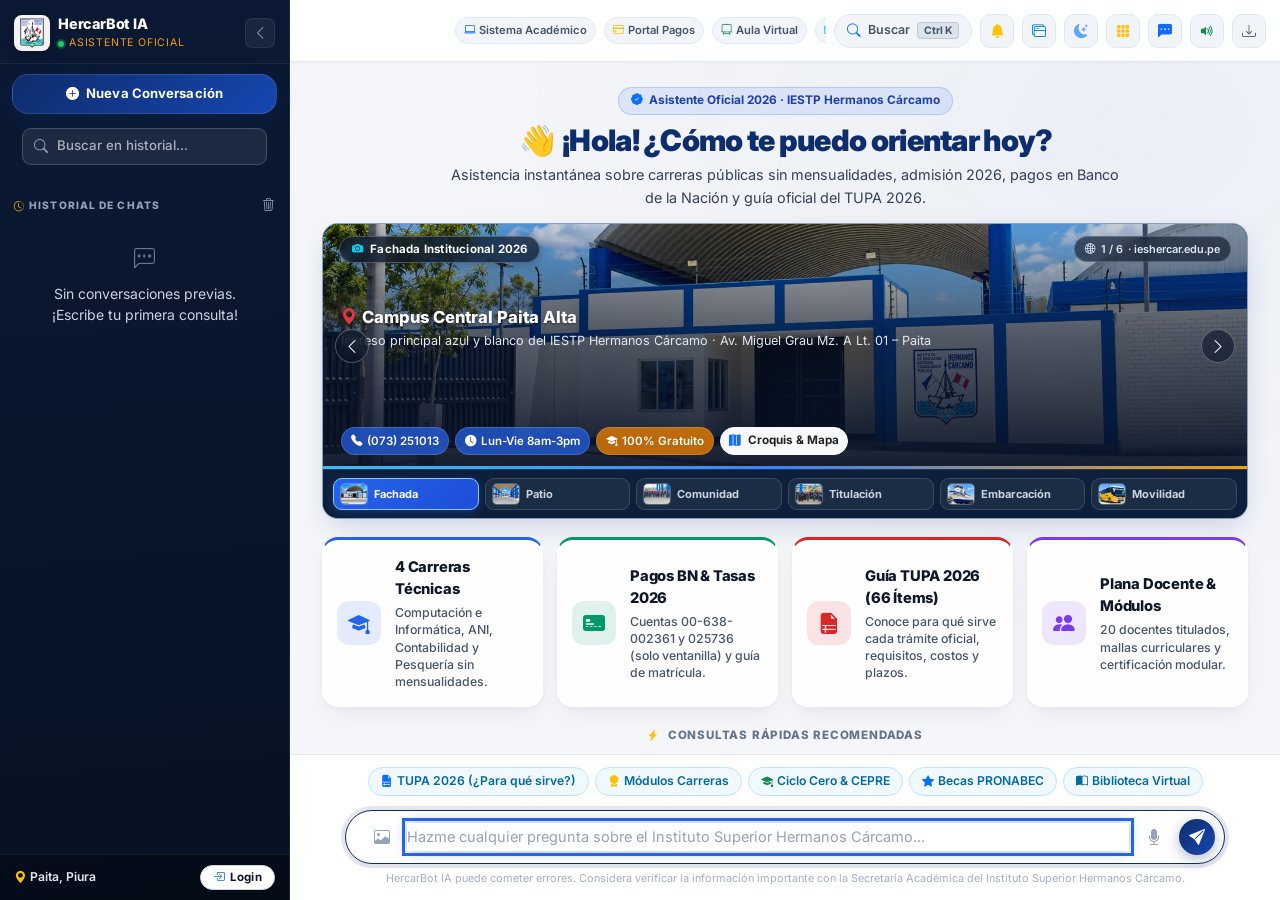
==== commit c15915a5: "feat(auth-dni): fondo institucional fachada, consulta inteligente por dni en padron docente y oculta" ====
--- a/index.html
+++ b/index.html
@@ -204,7 +204,7 @@
   <link href="https://cdn.jsdelivr.net/npm/bootstrap@5.3.3/dist/css/bootstrap.min.css" rel="stylesheet">
   
   <!-- Estilos HercarBot IA Premium con Cache Buster -->
-  <link rel="stylesheet" href="css/style.css?v=20261112g">
+  <link rel="stylesheet" href="css/style.css?v=20261112k">
 
   <!-- Desbloqueador Inmediato de Clics y Purga de Caché Estancada -->
   <style>
@@ -212,13 +212,17 @@
     div.hercar-tour-overlay:not(.active),
     .hercar-tour-fab,
     .hercar-pwa-banner,
-    #hercar-tour-popover {
+    #hercar-tour-popover,
+    .voice-companion-bar,
+    #voice-companion-bar {
       display: none !important;
       pointer-events: none !important;
       visibility: hidden !important;
       width: 0 !important;
       height: 0 !important;
       opacity: 0 !important;
+      margin: 0 !important;
+      padding: 0 !important;
       z-index: -99999 !important;
     }
     body, html, #app-wrapper, .chat-main, .chat-messages-container, .features-grid-wrapper {
@@ -243,7 +247,7 @@
         if ('caches' in window) {
           caches.keys().then(function(keys) {
             for (var k of keys) {
-              if (k !== 'hercarbot-pwa-v2026-v17') { caches.delete(k); }
+              if (k !== 'hercarbot-pwa-v2026-v21') { caches.delete(k); }
             }
           });
         }
@@ -520,8 +524,8 @@
             </div>
           </div>
 
-          <!-- Barra Interactiva Permanente de Voz Dulce de HercarBot -->
-          <div id="voice-companion-bar" class="voice-companion-bar" role="region" aria-label="Control permanente de voz interactiva">
+          <!-- Barra Interactiva Permanente de Voz Dulce de HercarBot (Oculta a solicitud) -->
+          <div id="voice-companion-bar" class="voice-companion-bar" role="region" aria-label="Control permanente de voz interactiva" style="display: none !important;">
             <div class="voice-companion-left">
               <span class="voice-avatar-dot" aria-hidden="true">
                 <i class="bi bi-soundwave"></i>
@@ -1160,7 +1164,7 @@
   <div id="hercar-toast-container" class="hercar-toast-container" aria-live="polite"></div>
 
   <!-- Base de Conocimiento y Lógica del Asistente con Cache Buster -->
-  <script src="js/knowledge-base.js?v=20261112g"></script>
-  <script src="js/chatbot.js?v=20261112g"></script>
+  <script src="js/knowledge-base.js?v=20261112k"></script>
+  <script src="js/chatbot.js?v=20261112k"></script>
 </body>
 </html>
--- a/css/style.css
+++ b/css/style.css
@@ -3874,19 +3874,16 @@
   to { width: 100%; }
 }
 
-/* Barra Permanente de Voz Dulce Interactiva */
+/* Barra Permanente de Voz Dulce Interactiva (Oculta a solicitud) */
 .voice-companion-bar {
-  display: flex;
-  align-items: center;
-  justify-content: space-between;
-  gap: 8px;
-  padding: 6px 12px;
-  margin-bottom: 7px;
-  border-radius: 12px;
-  background: linear-gradient(135deg, rgba(239, 246, 255, 0.95) 0%, rgba(248, 250, 252, 0.95) 100%);
-  border: 1px solid #bfdbfe;
-  box-shadow: 0 2px 8px rgba(37, 99, 235, 0.08);
-  transition: all 0.25s ease;
+  display: none !important;
+  pointer-events: none !important;
+  visibility: hidden !important;
+  width: 0 !important;
+  height: 0 !important;
+  margin: 0 !important;
+  padding: 0 !important;
+  opacity: 0 !important;
 }
 
 .voice-companion-bar.is-speaking {
@@ -4300,7 +4297,7 @@
     font-size: 0.8rem;
   }
   .voice-companion-bar {
-    padding: 5px 8px;
+    display: none !important;
   }
   .voice-companion-status {
     font-size: 0.69rem;
